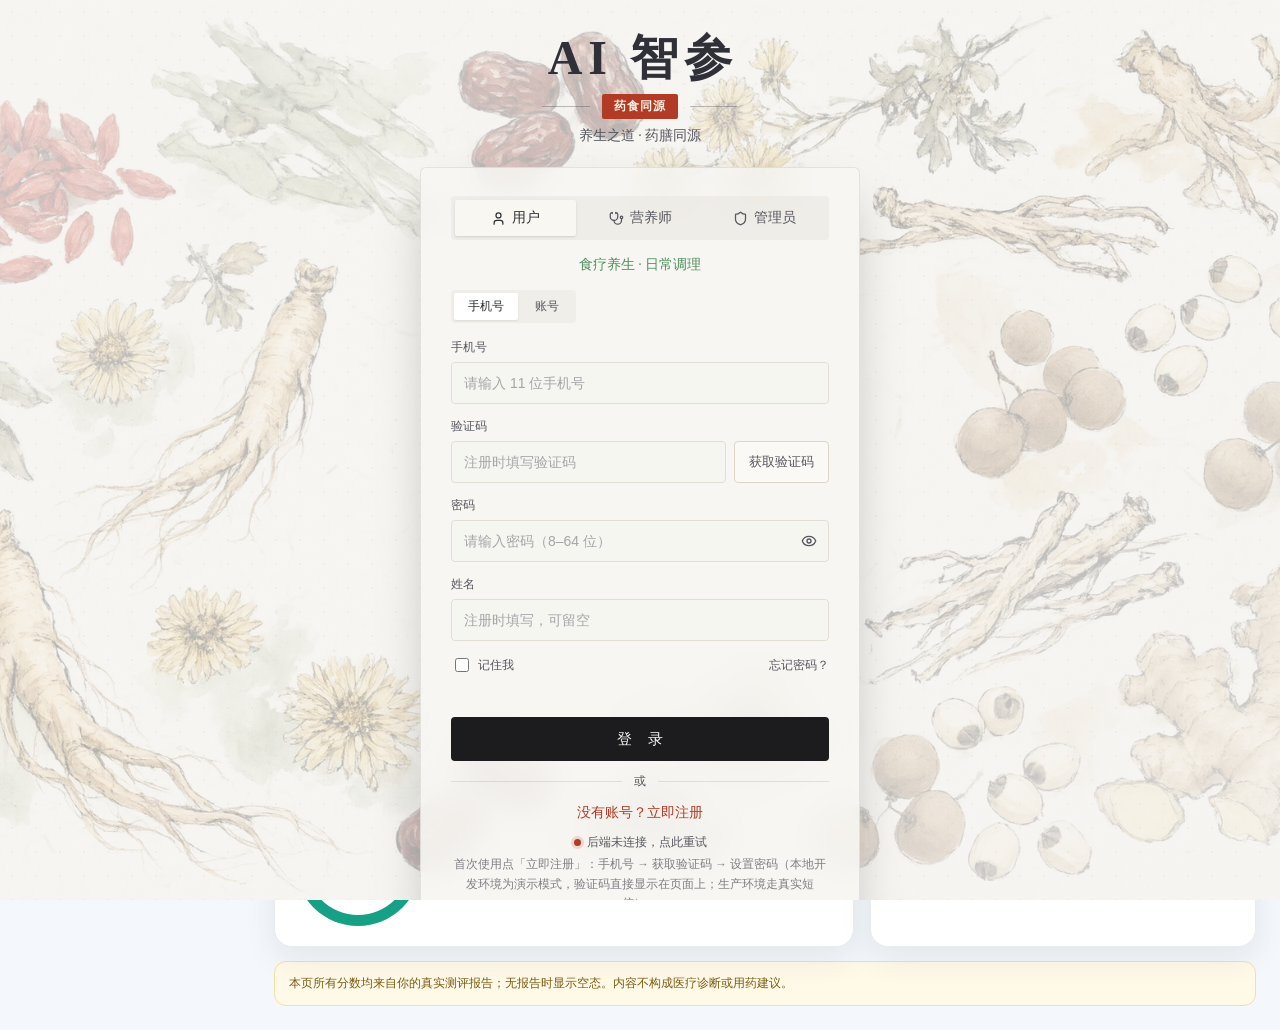
==== frontend/index.html @ 1b1faccd "feat(frontend): 十屏可视化界面与统一接口封装 - index.html：首页/测评/食养/健康档案/场景/数据/营养师工作台/智能体中心等 - assets/api.js：唯一接口入口" ====
<!DOCTYPE html>
<html lang="zh-CN" data-page-node-id="Ks81D0kWd8JG1JVCBbBGVD">
<head data-page-node-id="I7YFZCUlsuey3xTDfGb1kf">
<meta charset="UTF-8" data-page-node-id="Vh1XhOGK9oFQ3YJGloMGOh" />
<meta name="viewport" content="width=device-width, initial-scale=1.0" data-page-node-id="BDwxeUtofUmwhKE4DRlYXc" />
<title>AI智参（药食同源）平台</title>
<link rel="stylesheet" href="assets/style.css" data-page-node-id="NG34rfL3io066VScjlUuG1" />
</head>
<body data-page-node-id="8YEQsMQIyLBbE3AnvWzHvc">
<div class="app" data-page-node-id="BILszQCIks8djkG86WdxCH">
  <!-- ============ 侧边栏 ============ -->
  <aside class="sidebar" data-page-node-id="CbG5hHCcR5bGvSReN28l1D">
    <div class="logo" data-page-node-id="rOwYuU3W6mAZSHGXJV99TE">
      <div class="logo-mark" data-page-node-id="W7GS4NoJpbHqvD0m6LTb0C">智</div>
      <div data-page-node-id="QC4VL6r0cQhJEsHPIrJtdo"><b data-page-node-id="35fgLGmHQXP49GTBVbQDDA">AI智参</b><small data-page-node-id="BZCmGik4fr00rZrUEZE73g">药食同源智能健康平台</small></div>
    </div>

    <div class="nav-title" data-page-node-id="dUqtI4BFxGRXUjYA26a5E8">用户端</div>
    <nav class="nav" data-page-node-id="IoBvM2YEaEwJsIu7DxjIpn">
      <a class="active" data-screen="home" data-page-node-id="WNX7GWnB36qxsTwXt739vW"><span class="ico" data-page-node-id="duAsDkWyvQJSiDQnEe143m">⌂</span><span data-page-node-id="pN8VjBCT0tOPKO8heAX5Dq">健康首页</span></a>
      <a data-screen="assessment" data-page-node-id="xuVkeHXW8NAVlMWEXNr7zG"><span class="ico" data-page-node-id="McFjTTDIFAoBT8RCh5BmcI">◎</span><span data-page-node-id="GtTba3kooWUeIsDBTLADub">健康风险测评</span></a>
      <a data-screen="nutrition" data-page-node-id="Sih4xkaZbqVIPZ7ltSUA5s"><span class="ico" data-page-node-id="UruOPRmjaEHPimmpCwzwpl">✦</span><span data-page-node-id="DSFKmpYcF6YYJqypdhQ2lC">营养师智能体</span></a>
      <a data-screen="diet" data-page-node-id="oMOHiBR95h0dqTg8lisz68"><span class="ico" data-page-node-id="z7WtFaT1E3TbntgguckFCf">◫</span><span data-page-node-id="jGCHFmBsgHsDUVzcMXVs2r">食养食疗计划</span></a>
      <a data-screen="scenes" data-page-node-id="lnKaw7mVI1ut8ORLV33mir"><span class="ico" data-page-node-id="WUhDjMhBHspPtKFFfAmFti">◇</span><span data-page-node-id="Y2aDgSQ6H9Dql6JoAg030L">五大健康场景</span></a>
      <a data-screen="data" data-page-node-id="EjonV74uuRTSoIOSwaGBMg"><span class="ico" data-page-node-id="XzIgCtfFd0Sg7W8r4sxHLC">▥</span><span data-page-node-id="7NM7oApg9wNuoSngEAY7Tf">个人数据分析</span></a>
    </nav>

    <div class="nav-title" id="navProTitle" data-page-node-id="4ViU6eeYhgkIDpo88GS5Yq" style="display:none">专业端 / 管理端</div>
    <nav class="nav" id="navPro" data-page-node-id="S6HhePsoz0wJt1mPVvDG8l">
      <a data-screen="dietitian" id="navDietitian" style="display:none" data-page-node-id="e4H5GVLZO3bef0y8IUMPh5"><span class="ico" data-page-node-id="MGoraZv4osVhNSgkurM8Kh">♙</span><span data-page-node-id="QCFGDOTqZykG9CHX60quxl">营养师工作台</span></a>
      <a data-screen="analytics" id="navAnalytics" style="display:none" data-page-node-id="xvfYXobfWQIqkGzVnXhiOJ"><span class="ico" data-page-node-id="zHzBNQTkPEAs622npplBfw">⌁</span><span data-page-node-id="UKCnnQeCPavBFigg7M0jmR">Text2SQL智能分析</span></a>
      <a data-screen="admin" id="navAdmin" style="display:none" data-page-node-id="aCDwCJdvopLxtf7YeJLLQO"><span class="ico" data-page-node-id="NZucjgYcqZfj217WBzCPIi">▦</span><span data-page-node-id="oLHLcFIVeMSdxDyNcN2Wop">运营可视化大屏</span></a>
      <a data-screen="agents" data-page-node-id="5Tq3H6JR182VtBKo1wiAqx"><span class="ico" data-page-node-id="Hd5mvG0XnNFKfjzZKjajeo">⚙</span><span data-page-node-id="DwKXAPpGU3fSpie0LOH0Xz">智能体中心</span></a>
    </nav>

    <div class="side-foot" data-page-node-id="H7XsuAj8VSCFp5AMYuNVjT">
      <div style="font-size:11px;color:#8fa4b3;margin-bottom:8px" data-page-node-id="gklO0ZHdtxzwq5qWAHdN1I">
        <span class="conn-dot" id="connDot" data-page-node-id="Fhp9PkowUNP2WMky47BKGT"></span><span id="connText" data-page-node-id="WdOYjzA56AMJ5oVgzQCtf7">未检测后端</span>
      </div>
      <button class="btn" onclick="openProfile()" style="margin-bottom:8px" data-page-node-id="pfOpenBtn">🩺 健康档案</button>
      <button class="btn" id="btnApiSettings" onclick="openSettings()" data-page-node-id="hgFcxjh3TeqWNVezYIugIn">⚙ 接口设置</button>
    </div>
  </aside>

  <main class="main" data-page-node-id="lJZ449U3CGPVMtguQGyrnR">
    <!-- ============ 顶栏 ============ -->
    <header class="topbar" data-page-node-id="JF357FC71Lfxa9RF7qVdxw">
      <div data-page-node-id="2PCey1UIwCEeU2bHFTpAuC">
        <div class="page-title" id="pageTitle" data-page-node-id="cACHT5nH9kzDIGJof5fiMa">健康首页</div>
        <div style="font-size:11px;color:var(--muted);margin-top:3px" data-page-node-id="uzV4M6AV4iolGPMDpEkLV3">AI智参 · 智能食养健康服务</div>
      </div>
      <div class="top-actions" data-page-node-id="XZOs1K4AUP7IARxd3Jo9hV">
        <div class="role-badge" id="roleBadge" data-page-node-id="Yp5CkwxqyXQaRas9MjGM4y">访客</div>
        <button class="btn" onclick="openNotices()" data-page-node-id="enrtLm38fBrNdINxZXb5uA">🔔<span id="noticeDot" style="display:none;margin-left:5px"></span></button>
        <span id="authArea"></span>
      </div>
    </header>

    <div class="content" data-page-node-id="HBduI0P0hp0NlEkZvMWp9t">

      <!-- ============ 1. 健康首页 ============ -->
      <section class="screen active" id="home" data-page-node-id="28VRkHZH1cPEaKUmIL9JEC">
        <div class="hero" data-page-node-id="aesoJl4EVoKuiA8DI2FBMJ">
          <div class="card hero-main" data-page-node-id="aJclwTH5KdpzTpcW8YrVKa">
            <span class="eyebrow" data-page-node-id="nbuWnOt0xCz8pmIkNyaPSm">● AI健康管家在线</span>
            <h1 id="greeting" data-page-node-id="mG24DYMPKcINk0WjdzyLc9">你好</h1>
            <div class="desc" data-page-node-id="iUKJ5NILMQIu9keJJDv2qM">结合您的健康档案、体质测评、营养测评与近期打卡数据，为您持续生成个性化食养建议与风险提醒。</div>
            <div class="hero-actions" data-page-node-id="kGWC3njBwhAJe4YHN8Xy8r">
              <button class="btn primary" onclick="go('assessment')" data-page-node-id="sGD4voAfbIPnu0bll8jYgJ">开始健康风险测评</button>
              <button class="btn" onclick="go('nutrition')" data-page-node-id="FMGBQgweplGXI89Sq2TuzI">咨询AI营养师</button>
              <button class="btn" onclick="go('diet')" data-page-node-id="2tIg3hGBW9tq4qMSNsvXBM">查看本周食养计划</button>
            </div>
          </div>
          <div class="card digital-human" data-page-node-id="xMLnq3NQeoOp3ipGYyvA7B">
            <div class="dh-portrait" data-page-node-id="ZtZJEJmODQuuRDck7rKVU1"><div class="dh-face" data-page-node-id="amrBa6QnMGnEOfT72udeGU"><i class="eye l" data-page-node-id="DGXWQlZ9eJmHATMp8a3DTB"></i><i class="eye r" data-page-node-id="ySBfBZGwFcykyHUjHabjH2"></i><i class="mouth" data-page-node-id="4RNCzOzGQiXMEgszOHJxot"></i></div></div>
            <div data-page-node-id="MkCtR4k3QwpgfeRboAUrDh">
              <span class="badge green" data-page-node-id="QtDulD0e9NwPxjN4GKuDDN">数字人助手 · 小智</span>
              <h3 style="margin-top:8px" data-page-node-id="SN5Ij0cCwhddvassf5v3pt">“我可以语音陪您做测评，也可以解读健康报告。”</h3>
              <div class="wave" id="homeWave" data-page-node-id="qC9QJa3k05OHo4oNKt1Fy2"><i data-page-node-id="j0zVj8FtAtwGlaRZvWPKD0"></i><i data-page-node-id="0MAFj2RfohUqkw6h5IuDPy"></i><i data-page-node-id="AVDXhb30tqy5hwnVILT0P5"></i><i data-page-node-id="dAsO1aGESOIzUi2CSjyG14"></i><i data-page-node-id="Le2n1pXDWpSDADfaernilo"></i></div>
              <button class="btn primary" onclick="openDigitalHuman()" data-page-node-id="40UJA1TD57ShkKQ07oyA1B">🎙 开始语音对话</button>
            </div>
          </div>
        </div>

        <div class="grid4" data-page-node-id="TMibflAesy5d22nxk2CPw4">
          <div class="card kpi" data-page-node-id="9QyN8vol0TghMNrwGjAUKM"><span class="badge" data-page-node-id="k32X3nRaO5PX4wir1mQCa5">健康综合指数</span><div class="num" id="kpiIndex" data-page-node-id="Rj7IdiQ2bk5E0I8MvjDrpf">—</div><div class="trend" id="kpiIndexSub" data-page-node-id="mecVfGvRAdq3ijK9TojOhe">—</div></div>
          <div class="card kpi" data-page-node-id="Hdtcq4Y782R1pifueCnijA"><span class="badge" data-page-node-id="i9qBeHmplFEiy1dukh6VV7">本周打卡</span><div class="num" id="kpiCheckin" data-page-node-id="mysDVgAb18UFrBaCdX1ONc">—</div><div class="trend" id="kpiCheckinSub" data-page-node-id="eEI3euntYHC8DIbCQT4GwY">—</div></div>
          <div class="card kpi" data-page-node-id="Pf8wAnvvOiDvSsdVLEhspe"><span class="badge" data-page-node-id="57UPs33axFFighSFG6p9OD">待关注风险</span><div class="num" id="kpiRisk" data-page-node-id="AQkzgldCwHoGttkmJFo1Md">—</div><div style="font-size:12px;color:var(--orange)" id="kpiRiskSub" data-page-node-id="23gOwzSAv0XbfePUR8Wdil">—</div></div>
          <div class="card kpi" data-page-node-id="qWcLtfo6Mzsyv8lG9Sawg0"><span class="badge" data-page-node-id="oPZZ9GbguAo29tI0yl9Uk3">食养计划</span><div class="num" id="kpiPlan" data-page-node-id="3gzh91vOQ6CtDIZTFS9uvN">—</div><div class="trend" id="kpiPlanSub" data-page-node-id="aaXUVAIJzFbgxXBd3zDJO6">—</div></div>
        </div>

        <div class="section-head" data-page-node-id="FPDEthDdczZ1xpN4GyktlT"><h2 data-page-node-id="Me4CL9CMfdKDezcDYiBGAF">核心服务</h2><span class="desc" data-page-node-id="7ZHigpvCr0gdOxX00U86uj">围绕“测评 → 方案 → 执行 → 复查 → 再评估”闭环</span></div>
        <div class="grid4" data-page-node-id="WwbPSy78befC2eiNBHwW6S">
          <div class="card quick" onclick="go('assessment')" data-page-node-id="GIM92BAomLFLvW57abNFa9"><div class="qicon" data-page-node-id="CLzMtxuw0yCi2GfmRhyg6n">🩺</div><h3 data-page-node-id="rzIOfkCnnakkw4QYM6KOYo">健康风险测评</h3><p data-page-node-id="5b960JpbMJk6CXiiP9Oj0y">舌象、营养问卷、慢病指标、OCR体检报告联合评估。</p></div>
          <div class="card quick" onclick="go('nutrition')" data-page-node-id="lnqF2BpA1jqSVZ3dlZ0woh"><div class="qicon" data-page-node-id="hpvrYPYIE56FkkDG6OBCWX">💬</div><h3 data-page-node-id="Dk3beDhpRgBN66Q0RARI0v">营养师智能体</h3><p data-page-node-id="yaBc1MA4gAuqT44JyLndtN">结合个人档案回答营养、食材、慢病饮食与药食同源问题。</p></div>
          <div class="card quick" onclick="go('diet')" data-page-node-id="xyccV1MVGMTVO1tBTfqVgH"><div class="qicon" data-page-node-id="k7JwGV9Op0h95o6bBytE4U">🥗</div><h3 data-page-node-id="uObuxp8ZS8EZAomKr0Dp0D">食养食疗中心</h3><p data-page-node-id="FygMFZVcOqdUMFv7LaJDYe">自动生成周/月计划、每日菜谱、功效说明与采购清单。</p></div>
          <div class="card quick" onclick="go('data')" data-page-node-id="LC08lcblnyJCrcZbJm1frk"><div class="qicon" data-page-node-id="ALVgzC5jreMXIVrNT1LHGK">📊</div><h3 data-page-node-id="GSt7FoygKSeACzFxWYMFkL">个人数据分析</h3><p data-page-node-id="42UNHDyImyUqbsw4lcMYoK">查看测评趋势、营养素摄入、打卡记录与AI解读。</p></div>
        </div>

        <div class="section-head" data-page-node-id="GkJrVBQE4GHPWswSeBmHZG"><h2 data-page-node-id="ImYMKeLjXyoxAMpfL0guYg">今日风险提醒</h2><button class="btn" onclick="go('assessment')" data-page-node-id="dtkOy4ND1rrwtsNDIVLVOM">查看完整报告</button></div>
        <div class="layout" data-page-node-id="LexsR2UuXGoBAUmClca2lh">
          <div class="card panel" data-page-node-id="6jYamwAJFtpRbNmSfa6UH8">
            <div class="health-score" data-page-node-id="f0HBD5AoC0oblXU8jm5InO">
              <div class="ring" data-page-node-id="CkDGHBeqDBaejEvBgJaCHx"><strong id="homeScore" data-page-node-id="Gjar31g5kDQPNrIhjACf8T">—</strong></div>
              <div class="metric-list" id="homeMetrics" data-page-node-id="KnmfB1u6XQDMBdizURWZJF">
                <div class="desc">登录并完成一次测评后，这里显示各维度得分。</div>
              </div>
            </div>
          </div>
          <div class="card panel" data-page-node-id="0PGyXHhrbQfjL4GHFjBQ0g">
            <div class="risk-list" id="homeRisks" data-page-node-id="bpUUIl0UZWde6UhrHEtOQ7">
              <div class="desc">登录并完成一次测评后，这里按最新报告显示待关注维度。</div>
            </div>
          </div>
        </div>
        <div class="note" style="margin-top:14px" data-page-node-id="0tcipOIcabsD4Y64XMvJVr">本页所有分数均来自你的真实测评报告；无报告时显示空态。内容不构成医疗诊断或用药建议。</div>
      </section>

      <!-- ============ 2. 健康风险测评 ============ -->
      <section class="screen" id="assessment">
        <div class="section-head">
          <div><h2>健康风险测评</h2><div class="desc">选模板 → 逐题作答（自动存草稿）→ 提交后由后端评分引擎出报告，分析文本流式生成</div></div>
          <span class="badge green" id="assessBadge">就绪</span>
        </div>

        <div class="card" id="asStepPick">
          <div class="section-head"><h3>① 选择测评模板</h3><span class="desc" id="tplMeta"></span></div>
          <div class="grid4" id="tplList"><div class="desc">加载中…</div></div>
        </div>

        <div class="card" id="asStepQuiz" style="display:none">
          <div class="section-head">
            <div><h3 id="quizTitle">② 作答</h3><div class="desc" id="quizProgress"></div></div>
            <div class="hero-actions">
              <button class="btn" onclick="cancelAssessment()">放弃</button>
              <button class="btn primary" id="btnSubmitAssess" onclick="submitAssessment()">提交并生成报告</button>
            </div>
          </div>
          <div id="questionList"></div>
          <div class="hint" id="quizHint">作答会自动保存草稿；未作答的题目按 0 分计入总分。</div>
        </div>

        <div class="card" id="asStepReport" style="display:none">
          <div class="section-head">
            <div><h3>③ 测评报告</h3><div class="desc" id="reportMeta"></div></div>
            <div class="hero-actions">
              <button class="btn" onclick="reloadReport()">刷新报告</button>
              <button class="btn primary" onclick="startNewAssessment()">再测一次</button>
            </div>
          </div>
          <div class="grid4" id="reportKpi"></div>
          <div class="section-head"><h3>AI 分析</h3><span class="badge" id="genState">待生成</span></div>
          <div class="report-box" id="reportText"><div class="desc">提交后将在此流式生成分析文本。</div></div>
          <div class="section-head"><h3>维度得分</h3></div>
          <div class="risk-list" id="reportSuggestions"><div class="desc">—</div></div>
          <div class="section-head"><h3>引用来源</h3></div>
          <div id="reportRefs"><div class="desc">—</div></div>
          <div class="note" id="reportDisclaimer"></div>
        </div>

        <div class="card">
          <div class="section-head"><h3>我的测评记录</h3><button class="btn" onclick="loadHistory()">刷新</button></div>
          <div class="table-wrap" id="historyBox"><div class="desc">加载中…</div></div>
        </div>
      </section>

      <!-- ============ 3. 营养师智能体 ============ -->
      <section class="screen" id="nutrition" data-page-node-id="kMr3iGfz1UmKBNCLjuHbWK">
        <div class="section-head" data-page-node-id="TABtLQoG8Vo6yDj5foLAVH">
          <div data-page-node-id="mp4DltuCte417NsSscdJ3n"><h2 data-page-node-id="n3aiLHCAtyYH28G9lNWYv5">营养师智能体</h2><div class="desc" data-page-node-id="gJuYlf62oqaRE2PURgIive">结合用户健康档案、膳食指南与药食同源知识库进行个性化咨询</div></div>
          <div data-page-node-id="g5Q1tH5otRfSuBFcIaO2Pd"><span class="badge green" id="chatMode" data-page-node-id="PEccTieRHt1OanyIhiA43c">AI咨询</span> <span class="badge" data-page-node-id="dlME3LCfZRa0lUtWeEdwCo">可切人工营养师</span></div>
        </div>
        <div class="chat-layout" data-page-node-id="egtW78wt9AmRVpH75N7HxS">
          <div class="contacts" data-page-node-id="rqehBhhM9AdSZkL9YSEUD2">
            <div class="box-head" data-page-node-id="fop4rlLtvMvJc1wDkAeGVP">咨询记录<button class="btn" style="padding:4px 8px;font-size:12px" onclick="openBindDtn()">绑定营养师</button></div>
            <div class="contact active" data-page-node-id="5Ccr3jalbtsTA2LGuvSoB8"><div class="avatar-mini" data-page-node-id="WvTv0RHa7h59hs7MxGGpVd">AI</div><div data-page-node-id="uTIGK9TSV6tWnLr25k8Mau"><b data-page-node-id="Clf39kgdooWfbdJ8MYXrLO">AI营养师</b><div class="desc" data-page-node-id="kW7qt797QjgMtOlZSNhAdH">当前会话</div></div></div>
            <div id="contactList"></div>
          </div>

          <div class="chat" data-page-node-id="Ifn6gpRLlKv6Gz5D7I98e6">
            <div class="box-head" style="display:flex;justify-content:space-between;align-items:center" data-page-node-id="JelmXpY7Nca9ghwGRgdlZv">
              <span data-page-node-id="fIT5NOazEkQ8bzWu3ZM1CV">AI智能咨询<span id="chatSessionTag" class="hint" style="margin-left:8px"></span></span>
              <span>
                <button class="btn" onclick="newChatSession()" data-page-node-id="chatNewBtn">新会话</button>
                <button class="btn" onclick="toast('已切换至人工营养师咨询模式（原型示意）')" data-page-node-id="x2HZzxDACrf7XWhFcK6AyC">切换人工咨询</button>
              </span>
            </div>
            <div class="bubble-wrap" id="chatBox" data-page-node-id="H6V3z4S8WVMyM74ngl1KMx">
              <div class="bubble ai" data-page-node-id="oSdE7d8rD4WmLFnXuHOB9n"><b>AI营养师：</b><br>您好，我是营养师智能体。可以问我食材营养、膳食搭配、慢病饮食与药食同源调理方向的问题。<br><span class="desc">回答基于知识库检索生成，会自动标注引用来源；涉及诊断或用药的问题会明确拒答。</span></div>
            </div>
            <div class="chat-input" data-page-node-id="AGB7OQ2T5ygheLLTbCi7U8">
              <button class="btn" onclick="toast('可上传菜品/病历图片（原型示意）')" data-page-node-id="xase8EWC7cbLDiXDwpUTtX">＋</button>
              <button class="btn" onclick="openDigitalHuman()" data-page-node-id="Y9kEPPLL20GeTYcfKjVHJp">🎙</button>
              <input id="chatInput" placeholder="输入营养、食材、食疗问题..." data-page-node-id="uxWunsfwmHTSS57Gpp5Qj0" />
              <button class="btn primary" id="btnSend" onclick="sendChat()" data-page-node-id="tXBGzMMgB6gfxZfqmVLKwG">发送</button>
            </div>
          </div>

          <div class="advisor" data-page-node-id="cei398M2igLqxQHRdxH5Ki">
            <div class="box-head" data-page-node-id="XejBHHX53qmbcK1nkVJiJq">当前健康上下文</div>
            <div class="body" data-page-node-id="QGHS0EVzBa7vrROdrAmVjj">
              <div class="context-card" data-page-node-id="Dp6onHLhf3FpMpZXPga37F"><b data-page-node-id="Sk2kHJod3yP7R9OX0g6jkZ">体质测评</b><br data-page-node-id="zWFivrBuCWfQ993vONeVaX"><span id="ctxConstitution">—</span></div>
              <div class="context-card" data-page-node-id="tb2eKOrQ3ahB9Iq0iXYDFm"><b data-page-node-id="UVG8Gk9E7goDx7ffMTwpNB">重点风险</b><br data-page-node-id="cVH5BhQPLXGx6Vqk9kbp49"><span id="ctxRisks">—</span></div>
              <div class="context-card" data-page-node-id="IlDUKNz4ZV0G5d7jetEmhd"><b data-page-node-id="r4dLfE44txR1deNysi0Q8k">过敏 / 忌口</b><br data-page-node-id="UwZzGgKH1GlwDDr7AwM0Iw"><span id="ctxAllergy">未填写（完成健康风险测评后自动写入）</span></div>
              <div class="context-card" data-page-node-id="ctxBodyCard"><b>身体数据</b><br><span id="ctxBody">—</span></div>
              <div class="context-card" data-page-node-id="EHUcJJnFapn1DEaC1HcQnz"><b data-page-node-id="Ebh0teTqAEsjHVDY5D4IBi">知识库</b><br data-page-node-id="10CSLEtv6uPxPhgLQnKAhE"><span id="ctxKb" data-page-node-id="0nRbwFjtkqBXhUBD1hO0bC">collection: nrs2002_v1</span></div>
              <div class="suggestion" data-page-node-id="gUqXxCdcGRnr6IUTLwHFlS"><b data-page-node-id="C3Z3jr8xI5SsmU2lNqEzlC">AI建议方向</b><br><span id="ctxSuggest">—</span></div>
              <button class="btn primary" style="width:100%;margin-top:12px" onclick="genPlanFromChat()" data-page-node-id="sdiCYAYsKFOzBDNIHDtJSh">基于本次咨询生成食养计划</button>
            </div>
          </div>
        </div>
        <div class="note" id="chatNote" style="margin-top:14px" data-page-node-id="oAPr3cHKxmnUytQALJCOmp">营养师智能体用于营养与食养辅助，不提供医疗诊断、处方或用药建议；相关问题应由执业医师处理。</div>
      </section>

      <!-- ============ 4. 食养食疗计划 ============ -->
      <section class="screen" id="diet" data-page-node-id="MBTCD33k1LtMtXZiG1pKR3">
  <div class="section-head">
    <div>
      <h1>食养食疗计划</h1>
      <div class="desc">健康档案 + 体质测评 + 营养测评 + 慢病 + 过敏忌口 + 季节时令</div>
    </div>
    <div style="display:flex;gap:8px;flex-wrap:wrap">
      <button class="btn" id="btnDietWeek" onclick="switchDietPeriod('week')">周计划</button>
      <button class="btn" id="btnDietMonth" onclick="switchDietPeriod('month')">月计划</button>
      <button class="btn primary" onclick="generatePlan()">生成计划</button>
    </div>
  </div>

  <div class="grid4">
    <div class="card">
      <div class="desc">本周执行率</div>
      <div class="num" id="dietRate">—</div>
      <div class="desc" id="dietRateSub">分母固定 7 天</div>
    </div>
    <div class="card">
      <div class="desc">本周已打卡</div>
      <div class="num" id="dietChecked">—</div>
      <div class="desc">计划 / 用餐 / 运动 / 体重</div>
    </div>
    <div class="card">
      <div class="desc">连续打卡</div>
      <div class="num" id="dietStreak">—</div>
      <div class="desc">天</div>
    </div>
    <div class="card">
      <div class="desc">今日状态</div>
      <div class="num" id="dietToday">—</div>
      <div class="desc"><button class="btn" onclick="checkinToday()">今日打卡</button></div>
    </div>
  </div>

  <div class="card" style="margin-top:14px">
    <div style="display:flex;justify-content:space-between;align-items:center;gap:8px">
      <h3 id="planTitle">食养计划</h3>
      <span class="badge" id="planState">未生成</span>
    </div>
    <div class="desc" id="planMeta">加载中…</div>
    <div class="note" id="planSummary" style="white-space:pre-wrap;margin-top:10px">—</div>
    <div class="desc" id="planDisclaimer" style="margin-top:8px"></div>
  </div>

  <div class="card" style="margin-top:14px">
    <div style="display:flex;justify-content:space-between;align-items:center;gap:8px">
      <h3>每日食谱</h3>
      <button class="btn" onclick="loadShoppingList()">生成采购清单</button>
    </div>
    <div id="planDays" class="desc" style="margin-top:8px">暂无计划，点击右上角「生成计划」创建。</div>
  </div>

  <div class="card" style="margin-top:14px">
    <h3>采购清单</h3>
    <div id="shoppingList" class="desc" style="margin-top:8px">按食材聚合去重并自动剔除忌口；需先有食养计划。</div>
  </div>
</section>

      <!-- ============ 5. 五大健康场景 ============ -->
      <section class="screen" id="scenes" data-page-node-id="An8rgrF4DEToasHLeGr7Ie">
  <div class="section-head">
    <div>
      <h1>五大健康业务场景</h1>
      <div class="desc">覆盖家庭、慢病、社交宴请、妇幼与旅行真实生活环境</div>
    </div>
    <button class="btn" onclick="loadScenes()">刷新场景</button>
  </div>

  <div id="sceneGrid" class="grid4" style="grid-template-columns:repeat(auto-fill,minmax(220px,1fr))">
    <div class="card desc">加载中…</div>
  </div>

  <div class="card" style="margin-top:14px">
    <h3 id="sceneDetailTitle">场景详情</h3>
    <div class="desc" id="sceneDetailBody">点击上方任一场景卡片，查看其能力与当前可用状态。留桩能力会明确标注，不会伪装为可用。</div>
    <div style="margin-top:10px"><button class="btn" id="sceneEnterBtn" style="display:none" onclick="enterScene()">进入该场景咨询</button></div>
  </div>
</section>

      <!-- ============ 6. 个人数据分析 ============ -->
      <section class="screen" id="data" data-page-node-id="FIDANXVTJBCHxmjAKcRPRs">
  <div class="section-head">
    <div>
      <h1>个人健康数据分析</h1>
      <div class="desc">测评、打卡、食疗记录统一分析，解读由后端规则计算生成</div>
    </div>
    <button class="btn" onclick="loadDataAnalysis()">刷新分析</button>
  </div>

  <div class="card">
    <h3>健康评分趋势</h3>
    <div class="desc" id="trendMeta">加载中…</div>
    <div class="mini-chart" id="trendChart" style="height:120px;margin-top:10px"></div>
  </div>

  <div class="grid4" style="margin-top:14px">
    <div class="card">
      <div class="desc">维度得分</div>
      <div id="dimBox" style="margin-top:8px">—</div>
    </div>
    <div class="card">
      <div class="desc">待关注风险</div>
      <div id="riskBox" style="margin-top:8px">—</div>
    </div>
  </div>

  <div class="card" style="margin-top:14px">
    <h3>AI 解读</h3>
    <div class="note" id="insightText" style="white-space:pre-wrap;margin-top:8px">—</div>
    <div class="desc" id="insightNote" style="margin-top:6px"></div>
  </div>

  <div class="card" style="margin-top:14px">
    <div style="display:flex;justify-content:space-between;align-items:center">
      <h3>我的测评历史</h3>
      <button class="btn" onclick="loadHistory()">刷新记录</button>
    </div>
    <div id="historyBox" class="desc" style="margin-top:8px">加载中…</div>
  </div>
</section>

      <!-- ============ 7. 营养师工作台 ============ -->
      <section class="screen" id="dietitian" data-page-node-id="NIADALsUVVwMfaNVKCuibn">
        <div class="section-head" data-page-node-id="oV3dpZwFWibTiF7H82fcGJ">
          <div data-page-node-id="GNfgrstPYLSY9OFRcrQGyA"><h2 data-page-node-id="VAfi8VVPfFk2mUiafdDBwk">营养师专业工作台</h2><div class="desc" data-page-node-id="TbRtTLg5Oz3Pebmsc3vPAI">客户管理 · 测评报告 · 咨询接待 · AI辅助建议 · 客户统计</div></div>
          <span class="badge" data-page-node-id="CFrOxrWDpuWofPyVfh8zzM">仅展示本人管辖客户</span>
        </div>
        <div class="grid4" data-page-node-id="Vx7FFKZfGWV4N8seC3JgMW">
          <div class="card kpi" data-page-node-id="tAZlAwucg13TUOuARPtw19"><span class="badge" data-page-node-id="VmJKpJVZYxU3FzQ9AcGl1g">管辖客户</span><div class="num" id="dtCustomers" data-page-node-id="yV1Ic5bEimY7z13ELmjauj">—</div></div>
          <div class="card kpi" data-page-node-id="zRth3e8TF7yxmUfG0a622m"><span class="badge" data-page-node-id="kRlTChPtT1jiVIy7XupPGt">高风险待跟进</span><div class="num" id="dtHighRisk" data-page-node-id="JwaG5YoEAhW5GL7bm4IJwY">—</div></div>
          <div class="card kpi" data-page-node-id="0BK6DFesz71FSo1RDDh5gq"><span class="badge" data-page-node-id="AbaI0TJDPSGJWvuHpDNH7v">今日咨询</span><div class="num" id="dtToday" data-page-node-id="emPFWoxe5gxMnATwe4PUCv">—</div></div>
          <div class="card kpi" data-page-node-id="gnJstFHzZP2EWWP8Da9Y5b"><span class="badge" data-page-node-id="Jrx8fgHmK96V8Il63oE7qZ">满意度</span><div class="num" id="dtSatisfaction" data-page-node-id="oFAK08NRbHdMzJXoqCbE39">—</div></div>
        </div>
        <div class="section-head" data-page-node-id="dtLicHead">
          <h2>我的资质与服务</h2>
          <div>
            <button class="btn" onclick="openLicenseForm()" data-page-node-id="dtLicBtn">提交 / 修改资质</button>
            <button class="btn primary" onclick="genInviteCode()" data-page-node-id="dtInviteBtn">生成邀请码</button>
          </div>
        </div>
        <div class="card" data-page-node-id="dtLicCard">
          <div id="dtLicenseBody" class="desc">加载中…</div>
        </div>

        <div class="section-head" data-page-node-id="01O3pFiJTHUspUPZ6T8Xjb">
          <h2 data-page-node-id="TStobVoDOkoGlEFYCtmxhT">重点客户</h2>
          <div data-page-node-id="ouE9SEKFqPXUQLqocYML9n">
            <button class="btn" onclick="exportCustomers('csv')" data-page-node-id="inW6FQ1meHuTnAoqRaYGv3">导出客户报表</button>
            <button class="btn primary" onclick="loadClients()" data-page-node-id="yMSAWIdJcF3Mag0Gjj52Ym">刷新数据</button>
          </div>
        </div>
        <div class="pf-chips" id="dtFilter" style="margin-bottom:10px" data-page-node-id="dtFilter">
          <button class="pf-chip active" data-level="" onclick="loadClients('')">全部客户</button>
          <button class="pf-chip" data-level="needs_improvement" onclick="loadClients('needs_improvement')">待改善</button>
          <button class="pf-chip" data-level="good" onclick="loadClients('good')">良好</button>
          <button class="pf-chip" data-level="excellent" onclick="loadClients('excellent')">优秀</button>
        </div>
        <div class="card table-wrap" data-page-node-id="i839GzXNwCFXF1dSHMXGuV">
          <table class="table" data-page-node-id="5fILyCJcUl4aVPDFFD0djs">
            <thead data-page-node-id="UgX8QojiKXEBBrOX0Uf9SW"><tr data-page-node-id="iogQ1CGGHW8FOufT2TlfSu"><th data-page-node-id="knY2RTTWNuNJQS1F42KuPn">客户</th><th data-page-node-id="haQnVliE9RxtS97wTBvUP2">标签</th><th data-page-node-id="0VYWSfcE2I6jig0AukdhnH">最新测评</th><th data-page-node-id="G8G1iC16iOXEyM8WkVKH27">风险</th><th data-page-node-id="mjPJA3HuTjK3jKczP1RApr">食养执行率</th><th data-page-node-id="pjHnPKbR6vR5bQzD74ajTU">最近咨询</th><th data-page-node-id="XH9Ax6FNR2EGyNuZfe3kqv">操作</th></tr></thead>
            <tbody id="clientBody" data-page-node-id="rjN1keh5dJSCzMwIVUZt1C">
              <tr><td colspan="7" class="desc">登录为营养师账号后将显示管辖客户；点「刷新数据」重新加载。</td></tr>
            </tbody>
          </table>
        </div>
      
        <div class="section-head" data-page-node-id="dtTplHead">
          <h2>我的测评模板</h2>
          <div>
            <button class="btn" onclick="loadMyTemplates()" data-page-node-id="dtTplRefresh">刷新</button>
            <button class="btn primary" onclick="openTemplateForm()" data-page-node-id="dtTplNew">新建模板</button>
          </div>
        </div>
        <div class="card table-wrap" data-page-node-id="dtTplCard">
          <table class="table" data-page-node-id="dtTplTable">
            <thead><tr><th>编码</th><th>名称</th><th>类型</th><th>版本</th><th>状态</th><th>更新时间</th><th>操作</th></tr></thead>
            <tbody id="tplMineBody" data-page-node-id="tplMineBody">
              <tr><td colspan="7" class="desc">登录为营养师账号后可创建与维护模板；提交审核通过后将出现在用户端测评列表。</td></tr>
            </tbody>
          </table>
        </div>
</section>

      <!-- ============ 8. Text2SQL 智能分析 ============ -->
      <section class="screen" id="analytics" data-page-node-id="3ycHTBi4HzaYKQ5Ew24VHq">
        <div class="section-head" data-page-node-id="7ITR6s1N4x5NNVdHe7KElT">
          <div data-page-node-id="TnEqwyY8KDmMwNCAdz4Rpk"><h2 data-page-node-id="bok4rsQsNexYm94kVsFaOs">数据分析智能体 · Text2SQL</h2><div class="desc" data-page-node-id="7Fci2EH3D3GP29QGQCHdBD">自然语言查询 → 权限过滤 → 安全SELECT → 数据集 → AI图表 → 业务解读</div></div>
          <span class="badge green" data-page-node-id="QM6tIzIv5UNeulEKbX6CYH">行级权限已启用</span>
        </div>
        <div class="text2sql" data-page-node-id="RIMaCOe5STEdMU3QpXJRN9">
          <div class="card query-list" data-page-node-id="kiOGD7sinOAj5qA899dGX8">
            <h3 data-page-node-id="VSQEAsUX1keXtBtlSK24ti">历史提问</h3>
            <div class="query-item active" onclick="pickQuery(this)" data-page-node-id="odkskT22RgDDXtKWtGfbZv">统计我管理客户中糖尿病用户测评等级分布</div>
            <div class="query-item" onclick="pickQuery(this)" data-page-node-id="ONbkJyKA5yZOH56EVusd3q">近30天高风险客户打卡完成率</div>
            <div class="query-item" onclick="pickQuery(this)" data-page-node-id="M7DIfWYhr47tXjrozjHHEY">本月咨询满意度趋势</div>
            <div class="query-item" onclick="pickQuery(this)" data-page-node-id="IxB9Q0CADLJWndqkVMGkum">各测评模板使用次数</div>
            <div class="query-item" onclick="pickQuery(this)" data-page-node-id="KiYnxJvMXsG5BCo02XZWNE">近一周新增用户数按天统计</div>
            <div class="query-item" onclick="pickQuery(this)" data-page-node-id="7Dsh78L9fYXUSxZmJ7oi6g">营养风险评分大于等于3分的用户数</div>
          </div>

          <div class="card query-main" data-page-node-id="yYQUvTwASp2D85zwvE2DsL">
            <div class="query-box" data-page-node-id="mGvSQ5c8UExVQetJRpvdR5">
              <input id="queryInput" value="统计我管理客户中糖尿病用户测评等级分布" data-page-node-id="euJS8DTXjvFbGJnx74D8zD" />
              <button class="btn primary" id="btnQuery" onclick="runQuery()" data-page-node-id="SiYXEvo4ORoLlEB0gCUTeN">执行查询</button>
              <button class="btn" onclick="toast('语音输入（原型示意）')" data-page-node-id="UL1deaqCVHazREDCoYyE0C">🎙</button>
            </div>
            <div class="sql" id="sqlBox" data-page-node-id="2RouijquTIA8XcfVgVzaUC">尚未执行查询</div>

            <div class="result3" data-page-node-id="r2K0crDHmiYh1Fw76pYmGb">
              <div class="mini-panel" data-page-node-id="Dn2wCMW0AQwfNCVucUi3vM">
                <h3 data-page-node-id="8uE9tPUnwlPv1fglJPZMbu">原始数据集</h3>
                <div class="table-wrap" id="resultTable" data-page-node-id="dtF29J75W48w9omqwgeVEo">
                  <div class="desc">执行查询后在此显示结果（受角色行级权限约束）。</div>
                </div>
              </div>
              <div class="mini-panel" data-page-node-id="0ULz2RFKwZvMdEVoPvKqRS">
                <h3 data-page-node-id="1mSkI9bF5gXHZnxvVkmihH">图表</h3>
                <div class="mini-chart" id="resultChart" data-page-node-id="wOArrZN0WCFCFVhEGysNrN"></div>
                <div class="desc" id="chartMeta" data-page-node-id="5n4wtvZv3wYZSXCsZBEbhq">暂无数据</div>
              </div>
              <div class="mini-panel" data-page-node-id="Dvfn78uZvNv1bqzAoSu8aq">
                <h3 data-page-node-id="yxUA2fMJBanAADTBjMKXAQ">业务解读</h3>
                <p class="desc" id="resultInsight" data-page-node-id="Yqf1N0P9kBwkzFQh3CFIfn">执行查询后在此显示解读（由后端按固定规则计算，非模型生成）。</p>
              </div>
            </div>

            <div class="hero-actions" data-page-node-id="GPd553pzmXjrIrCXFd6B5A">
              <button class="btn primary" onclick="toast('智能报告已生成，可选择 PDF/Word/Excel/Markdown 导出')" data-page-node-id="IUzxGZCCbJZGCdUchAwuEM">生成智能报告</button>
              <button class="btn" onclick="toast('图表已下载（原型示意）')" data-page-node-id="CcDl8BkDKy7YTSHFSUd48t">下载图表</button>
              <button class="btn" onclick="exportCsv()" data-page-node-id="vRIKXccdVyfe0i9KHeJU1C">导出Excel(CSV)</button>
            </div>
            <div id="queryErr" data-page-node-id="Lob52JJxZwkfW2fXNGrg9z"></div>
          </div>
        </div>
      </section>

      <!-- ============ 9. 运营可视化大屏 ============ -->
      <section class="screen" id="admin" data-page-node-id="eStPaAo2KI4Mg82BLmhCih">
  <div class="section-head">
    <div>
      <h1>管理员 · 运营数据大屏</h1>
      <div class="desc">数据来自后端实时统计（/admin/dashboard/ops），无权限时如实提示</div>
    </div>
    <button class="btn" onclick="loadOps()">刷新数据</button>
  </div>

  <div class="grid4">
    <div class="card">
      <div class="desc">注册用户</div>
      <div class="num" id="opsUsers">—</div>
      <div class="desc" id="opsNewUsers">—</div>
    </div>
    <div class="card">
      <div class="desc">测评数</div>
      <div class="num" id="opsAssess">—</div>
      <div class="desc" id="opsAssessDone">—</div>
    </div>
    <div class="card">
      <div class="desc">报告数</div>
      <div class="num" id="opsReports">—</div>
      <div class="desc">平均分 <span id="opsAvg">—</span></div>
    </div>
    <div class="card">
      <div class="desc">智能咨询消息</div>
      <div class="num" id="opsChat">—</div>
      <div class="desc">知识库文档 <span id="opsDocs">—</span></div>
    </div>
  </div>

  <div class="card" style="margin-top:14px">
    <h3>近 7 日测评趋势</h3>
    <div class="mini-chart" id="opsTrend" style="height:120px;margin-top:10px"></div>
    <div class="desc" id="opsTrendMeta" style="margin-top:6px">—</div>
  </div>

  <div class="card" style="margin-top:14px">
    <h3>测评等级分布</h3>
    <div id="opsLevels" class="desc" style="margin-top:8px">—</div>
  </div>

  <div class="desc" id="opsNote" style="margin-top:10px"></div>
</section>

      <!-- ============ 10. 智能体中心 ============ -->
      <section class="screen" id="agents" data-page-node-id="vFto0dYzgwQC7sDKE6C3iZ">
        <div class="section-head" data-page-node-id="v1fwqxw1l56t7jtF40l54G">
          <div data-page-node-id="oHVbakCCiDrRHezAcemMTX"><h2 data-page-node-id="XNVfuBpiT3dTWnWNOGkT4y">智能体中心</h2><div class="desc" data-page-node-id="vuPlTPDERLdw9DZVv48UJq">大模型底座 + 主智能体调度 + 6 大子智能体 + 垂直小模型 + RAG知识库 + OCR + Text2SQL</div></div>
          <button class="btn" onclick="toast('已打开智能体运行监控（原型示意）')" data-page-node-id="ZxJKkqXPuyWX7chCNg3j02">智能体运行监控</button>
        </div>

        <!-- 主智能体：调度中枢 -->
        <div class="card panel" id="agentsPrimary" style="margin-bottom:14px">
          <div class="section-head">
            <div><h2>智参主智能体</h2><div class="desc">调度中枢 · 识别需求意图 → 规划链路 → 分派子智能体 → 汇总结果</div></div>
            <span class="badge green">运行中</span>
          </div>
          <div id="primaryAgentBody" class="desc">加载中…</div>
        </div>

        <!-- 调度演示 -->
        <div class="card panel" id="agentsDispatch" style="margin-bottom:14px">
          <div class="section-head">
            <div><h2>调度演示</h2><div class="desc">输入一句需求，看主智能体如何规划并分派给子智能体</div></div>
          </div>
          <div style="display:flex;gap:8px;margin-top:10px;flex-wrap:wrap">
            <input id="dispatchInput" type="text" placeholder="例如：帮我做一周控糖食谱，顺便看下体检报告"
                   style="flex:1;min-width:220px;padding:9px 11px;border:1px solid rgba(128,128,128,.35);border-radius:8px;background:transparent;color:inherit;font:inherit" />
            <button class="btn primary" onclick="runDispatch()">生成调度方案</button>
          </div>
          <div id="dispatchResult" style="margin-top:12px"></div>
        </div>

        <div class="section-head">
          <div><h2>子智能体</h2><div class="desc">由主智能体按需求调度 · 共 <span id="subAgentCount">—</span></div></div>
        </div>
        <div class="grid3" data-page-node-id="FVEBfxofo0USHznjGe1DEu">
          <div class="card agent-card" data-page-node-id="i9jTJAwcmlk2bxMg8JH7YP"><div class="agent-top" data-page-node-id="LtlppxNPi0xX0SJBuNefBl"><div class="agent-icon" data-page-node-id="ga6b44SEma7Q0Cg9OPNIsr">🩺</div><div data-page-node-id="K2L6EmEaLXGJZ0L24cvsfG"><h3 data-page-node-id="jmNYHgvlETX0IPfxnxbuN6">健康测评智能体</h3><span class="badge green" data-page-node-id="RDj9cxda958RItERojdDNU">运行中</span></div></div><ul data-page-node-id="1dXdvtybkvtxgOJNyM3Mzo"><li data-page-node-id="JOvqvXA2xHh7sAxGF3DICG">舌象体质测评</li><li data-page-node-id="w6nuvFFXQwTqthmJF6tDPG">营养问卷测评</li><li data-page-node-id="scwKWFrGbzgkI2ZEsw4YTb">慢病指标分析</li><li data-page-node-id="HlbFL35747MsnNEIJHDHHB">OCR病历/体检报告解析</li><li data-page-node-id="4DnRIcFNc9OZEgkMX4spjB">健康风险预警</li></ul></div>
          <div class="card agent-card" data-page-node-id="oKeritQtTogBPyCfkxb4Q5"><div class="agent-top" data-page-node-id="d5tbWkFaLmNqPi9YXCyhDm"><div class="agent-icon" data-page-node-id="BrcC5naOtLE7NkbAew5sU7">🥢</div><div data-page-node-id="GeIqp808G7xYTfiKVCCERf"><h3 data-page-node-id="CEQsUIFjWJJOiTrCUMZWUw">智能荐菜智能体</h3><span class="badge green" data-page-node-id="cq6DcPB0Eug5f4lTWimra3">运行中</span></div></div><ul data-page-node-id="VHqW9CRXRb80nfLqfxpxUK"><li data-page-node-id="ZW0k7PONPP5IyExTTHoVv6">体质 / 慢病 / 过敏综合匹配</li><li data-page-node-id="M3eHXAKG2tXbVNgd7DobH5">家庭、宴请、团队菜单生成</li><li data-page-node-id="hhdJagZyVJdqmXHNXFTYi1">预算与人数约束</li></ul></div>
          <div class="card agent-card" data-page-node-id="TzOjgt0dWsd73STO5DYhEA"><div class="agent-top" data-page-node-id="WXag5LaI1Hsk3zadhdEp9j"><div class="agent-icon" data-page-node-id="hygvGHUYJSaF95OBSYl4ta">🌿</div><div data-page-node-id="yUxyXVdQiDRDf0WQvaDlAg"><h3 data-page-node-id="bSxo3AWpNz8RHdt6mYmGcp">食养食疗智能体</h3><span class="badge green" data-page-node-id="MkNYB79xj4Gwg1huxK80Nf">运行中</span></div></div><ul data-page-node-id="COkwk4655G7ep1BHarFBqJ"><li data-page-node-id="lb6GTgK6tkq9ZBQHypp5NF">周期食养食疗计划</li><li data-page-node-id="cI96DlI5pviNHLK2SnLF0i">药食同源知识融合</li><li data-page-node-id="hNrWPd592plPY4DYH2Jz0k">每日菜谱与采购清单</li></ul></div>
          <div class="card agent-card" data-page-node-id="D98KGrMbbzU4UbnHLq2phT"><div class="agent-top" data-page-node-id="TvUxmxIvzfEOVDidV60iMm"><div class="agent-icon" data-page-node-id="gJFyAmICMsLeCxQK5o10ML">🔔</div><div data-page-node-id="7yUolSh6K2QuUmt2YVFerx"><h3 data-page-node-id="iwGcQgpTi9JFMuhyA2AnJs">健康管家智能体</h3><span class="badge green" data-page-node-id="JlqEecng7jb4T2E082U0uS">运行中</span></div></div><ul data-page-node-id="DkzeSAg3b97f9gbZNCXmrz"><li data-page-node-id="aeCWZk1i474aZDDh2j1DuJ">健康风险提醒</li><li data-page-node-id="BCg9tL6MCuuiiOHjFA2tue">用餐 / 打卡提醒</li><li data-page-node-id="bGt5SJvDKuAEKqUOp7cqpF">健康饮品推荐</li></ul></div>
          <div class="card agent-card" data-page-node-id="d1j5vpwcNBKWsKIfG4i1La"><div class="agent-top" data-page-node-id="JaSeDZP8wSQdFbGC69j4KI"><div class="agent-icon" data-page-node-id="tzG5GFECy91vDsgfRJGdlX">💬</div><div data-page-node-id="nYy8gzcT9SxRwSNBWhSVgY"><h3 data-page-node-id="h82ni5esQ7PuTE1DEe3fnj">营养师智能体</h3><span class="badge green" data-page-node-id="qjBHneJW0P9D1J4cEGZWRL">运行中</span></div></div><ul data-page-node-id="v7HNFuIYStGWdVWpqQOFyE"><li data-page-node-id="GbTsXTMOeMwHxigSjujezp">用户营养问答</li><li data-page-node-id="jEDwECj8XmHWA6Jhzp9jSo">读取健康档案上下文</li><li data-page-node-id="uKwHDVYN3bGUuRjwYnhYXi">辅助人工营养师咨询</li><li data-page-node-id="S4yZqapY9oBeH82UEinJTR">引导用户继续测评</li></ul></div>
          <div class="card agent-card" data-page-node-id="e0Gmr0H0PYPVG2gGHNxFEo"><div class="agent-top" data-page-node-id="72lixz87MPL7A2SdIfuJK3"><div class="agent-icon" data-page-node-id="ZNu3S4hBAqRmkGEpG3pejV">📊</div><div data-page-node-id="3ix7j6aiPxlQvoYgig83Gy"><h3 data-page-node-id="zT1buh3s0cQyF0aWWMsZL6">数据分析智能体</h3><span class="badge green" data-page-node-id="eGDD2qkt2Bg5lC8XBz2Ct1">运行中</span></div></div><ul data-page-node-id="NvWgzcpusEWG1Y2KjLHkhF"><li data-page-node-id="NgaH1KEONM1EViYG6IBwZ5">Text2SQL</li><li data-page-node-id="C3VOMNTY0fRvE1PqDvV2rh">角色级行权限过滤</li><li data-page-node-id="BLTp1G6Y67KMhJaTRPLsxN">图表 / AI解读 / 智能报告</li><li data-page-node-id="3uilugcq11lEjlgQSNd6xh">可视化大屏</li></ul></div>
        </div>
      </section>

    </div>
  </main>
</div>

<!-- ============ 独立登录页（依据参考设计复刻：水墨草本背景 + 楷体标题 + 分段式身份切换） ============ -->
<div id="loginPage">
  <div class="lp-stage">
    <img class="lp-photo" src="assets/login-bg-ink.jpg" alt="">
    <div class="lp-tint"></div>
    <div class="lp-paper"></div>
  </div>
  <div class="lp-leaves" id="lpLeaves"></div>

  <div class="lp-main">
    <div class="lp-col">
      <header class="lp-head">
        <h1 class="lp-title">AI 智参</h1>
        <div class="lp-seal-row">
          <span class="lp-hr"></span><span class="lp-seal">药食同源</span><span class="lp-hr"></span>
        </div>
        <p class="lp-slogan">养生之道 · 药膳同源</p>
      </header>

      <section class="lp-card">
        <div class="lp-warn" id="lpFileWarn" style="display:none">
          检测到你是<b>直接双击文件</b>打开的页面（file://），已自动改用本机后端服务。
          <a onclick="location.href='http://127.0.0.1:8019/'">改用推荐地址打开（更稳定）→</a>
        </div>
        <!-- 身份选择（分段式，参考页同款） -->
        <div class="lp-tabs" id="lpRoles">
          <button class="lp-tab lp-role active" data-role="user" onclick="switchLoginRole('user')"><svg viewBox="0 0 24 24" width="15" height="15" fill="none" stroke="currentColor" stroke-width="2" stroke-linecap="round" stroke-linejoin="round"><path d="M19 21v-2a4 4 0 0 0-4-4H9a4 4 0 0 0-4 4v2"/><circle cx="12" cy="7" r="4"/></svg><span>用户</span></button>
          <button class="lp-tab lp-role" data-role="dietitian" onclick="switchLoginRole('dietitian')"><svg viewBox="0 0 24 24" width="15" height="15" fill="none" stroke="currentColor" stroke-width="2" stroke-linecap="round" stroke-linejoin="round"><path d="M11 2v2"/><path d="M5 2v2"/><path d="M5 3H4a2 2 0 0 0-2 2v4a6 6 0 0 0 12 0V5a2 2 0 0 0-2-2h-1"/><path d="M8 15a6 6 0 0 0 12 0v-3"/><circle cx="20" cy="10" r="2"/></svg><span>营养师</span></button>
          <button class="lp-tab lp-role" data-role="admin" onclick="switchLoginRole('admin')"><svg viewBox="0 0 24 24" width="15" height="15" fill="none" stroke="currentColor" stroke-width="2" stroke-linecap="round" stroke-linejoin="round"><path d="M20 13c0 5-3.5 7.5-7.66 8.95a1 1 0 0 1-.67-.01C7.5 20.5 4 18 4 13V6a1 1 0 0 1 1-1c2 0 4.5-1.2 6.24-2.72a1.17 1.17 0 0 1 1.52 0C14.51 3.81 17 5 19 5a1 1 0 0 1 1 1z"/></svg><span>管理员</span></button>
        </div>

        <p class="lp-tag">食疗养生 · 日常调理</p>

        <!-- 登录通道（小号分段控件） -->
        <div class="lp-chans">
          <button class="lp-chan active" id="tabPhone" onclick="switchLoginTab('phone')">手机号</button>
          <button class="lp-chan" id="tabAccount" onclick="switchLoginTab('account')">账号</button>
        </div>

        <!-- 手机号通道：注册=手机号+验证码+密码+姓名；登录=手机号+密码 -->
        <div id="panePhone">
          <div class="lp-field">
            <label>手机号</label>
            <input id="lgPhone" maxlength="11" inputmode="numeric" placeholder="请输入 11 位手机号" />
          </div>
          <div class="lp-field" id="rowCode">
            <label>验证码</label>
            <div class="lp-inline">
              <input id="lgCode" maxlength="6" inputmode="numeric" placeholder="注册时填写验证码" />
              <button class="lp-code-btn" id="btnSendCode" onclick="sendSmsCode()">获取验证码</button>
            </div>
          </div>
          <div class="lp-field">
            <label>密码</label>
            <div class="lp-rel">
              <input id="lgPwd" type="password" placeholder="请输入密码（8–64 位）" />
              <button type="button" class="lp-eye" onclick="togglePwd(this)" aria-label="显示密码"><svg viewBox="0 0 24 24" width="16" height="16" fill="none" stroke="currentColor" stroke-width="2" stroke-linecap="round" stroke-linejoin="round"><path d="M2.06 12.35a1 1 0 0 1 0-.7 10.75 10.75 0 0 1 19.88 0 1 1 0 0 1 0 .7 10.75 10.75 0 0 1-19.88 0"/><circle cx="12" cy="12" r="3"/></svg></button>
            </div>
          </div>
          <div class="lp-field">
            <label>姓名</label>
            <input id="lgName" placeholder="注册时填写，可留空" />
          </div>
        </div>

        <!-- 账号通道（兼容保留）：用户名 + 密码 -->
        <div id="paneAccount" style="display:none">
          <div class="lp-field">
            <label>用户名</label>
            <input id="lgUser" placeholder="请输入用户名" />
          </div>
          <div class="lp-field">
            <label>密码</label>
            <div class="lp-rel">
              <input id="lgPwdA" type="password" placeholder="请输入密码" />
              <button type="button" class="lp-eye" onclick="togglePwd(this)" aria-label="显示密码"><svg viewBox="0 0 24 24" width="16" height="16" fill="none" stroke="currentColor" stroke-width="2" stroke-linecap="round" stroke-linejoin="round"><path d="M2.06 12.35a1 1 0 0 1 0-.7 10.75 10.75 0 0 1 19.88 0 1 1 0 0 1 0 .7 10.75 10.75 0 0 1-19.88 0"/><circle cx="12" cy="12" r="3"/></svg></button>
            </div>
          </div>
        </div>

        <div class="lp-row">
          <label class="lp-check"><input type="checkbox" id="lpRemember" onchange="rememberMe(this)" />记住我</label>
          <a class="lp-forget" onclick="forgotPassword()">忘记密码？</a>
        </div>

        <div id="loginErr" class="lp-err"></div>

        <div class="hero-actions">
          <button class="btn primary" onclick="doLogin()">登 录</button>
          <div class="lp-or"><span></span><em>或</em><span></span></div>
          <button class="btn" onclick="doRegister()">没有账号？立即注册</button>
        </div>

        <div class="lp-link" id="lpLink" onclick="checkHealth()" title="点此重新检测"><i id="lpLinkDot"></i><span id="lpLinkText">正在检测后端…</span></div>

        <p class="hint" id="loginHint">首次使用点「立即注册」：手机号 → 获取验证码 → 设置密码（本地开发环境为演示模式，验证码直接显示在页面上；生产环境走真实短信）。</p>
      </section>

      <p class="lp-foot">药食同源 · 食药两用 · 养生之道</p>
    </div>
  </div>
</div>


<!-- ============ 健康档案（身高/体重/疾病史/饮食偏好） ============ -->
<div class="modal" id="profileModal">
  <div class="modal-card" style="max-width:520px">
    <div class="modal-head">
      <div>
        <h2>健康档案</h2>
        <div class="desc" style="font-size:12px">填写后用于个性化食养建议与检索上下文</div>
      </div>
      <button class="close" onclick="closeProfile()">×</button>
    </div>
    <div style="margin-top:14px">
      <div class="setting-row" style="grid-template-columns:72px 1fr">
        <label>身高</label>
        <div class="lp-inline"><input id="pfHeight" inputmode="numeric" placeholder="cm（50–250）" oninput="calcBmi()" /><span class="pf-unit">cm</span></div>
      </div>
      <div class="setting-row" style="grid-template-columns:72px 1fr">
        <label>体重</label>
        <div class="lp-inline"><input id="pfWeight" inputmode="decimal" placeholder="kg（2–300）" oninput="calcBmi()" /><span class="pf-unit">kg</span></div>
      </div>
      <div class="setting-row" style="grid-template-columns:72px 1fr">
        <label>BMI</label>
        <div style="font-size:13px"><b id="pfBmi">—</b> <span class="hint" id="pfBmiNote" style="margin-left:6px"></span></div>
      </div>
      <div class="setting-row" style="grid-template-columns:72px 1fr;align-items:start">
        <label style="padding-top:4px">疾病史</label>
        <div>
          <div id="pfDiseases" class="pf-chips"></div>
          <input id="pfDiseaseOther" placeholder="其他（选填，可留空）" style="margin-top:8px" />
        </div>
      </div>
      <div class="setting-row" style="grid-template-columns:72px 1fr">
        <label>饮食偏好</label>
        <input id="pfDiet" placeholder="如：素食 / 少油少盐 / 忌辛辣" />
      </div>
      <div id="pfErr" style="color:var(--red);font-size:12px;min-height:18px"></div>
      <div class="hint" id="pfNote">疾病史属敏感个人信息，当前为演示库存储、加密待合规模块接入；过敏与忌口来自测评档案题，如需修改请重新做一次健康风险测评。</div>
      <div class="hero-actions">
        <button class="btn primary" onclick="saveProfile()">保存档案</button>
        <button class="btn" onclick="closeProfile()">取消</button>
      </div>
    </div>
  </div>
</div>


<!-- ============ 营养师：资质申请 ============ -->
<div class="modal" id="licenseModal">
  <div class="modal-card" style="max-width:560px">
    <div class="modal-head">
      <div><h2>营养师资质申请</h2><div class="desc" style="font-size:12px">提交后由管理员审核；通过后即可生成邀请码、绑定客户、创建模板</div></div>
      <button class="close" onclick="closeLicenseForm()">×</button>
    </div>
    <div style="margin-top:14px">
      <div class="setting-row" style="grid-template-columns:84px 1fr"><label>资格证名称</label><input id="licName" placeholder="如：注册营养师 / 公共营养师（三级）" /></div>
      <div class="setting-row" style="grid-template-columns:84px 1fr"><label>证书编号</label><input id="licNo" placeholder="证书编号（必填）" /></div>
      <div class="setting-row" style="grid-template-columns:84px 1fr"><label>有效期至</label><input id="licExpire" placeholder="YYYY-MM-DD（选填）" /></div>
      <div class="setting-row" style="grid-template-columns:84px 1fr"><label>资格证扫描件</label><input id="licUrl" placeholder="文件链接（选填，正式环境走对象存储上传）" /></div>
      <div class="setting-row" style="grid-template-columns:84px 1fr"><label>工作证明</label><input id="licWork" placeholder="文件链接（选填）" /></div>
      <div class="setting-row" style="grid-template-columns:84px 1fr;align-items:start">
        <label style="padding-top:4px">擅长领域</label><div id="licSpecs" class="pf-chips"></div>
      </div>
      <div class="setting-row" style="grid-template-columns:84px 1fr;align-items:start">
        <label style="padding-top:6px">服务案例</label><textarea id="licCases" rows="3" placeholder="脱敏描述（选填）" style="width:100%;padding:8px 12px;border:1px solid var(--line);border-radius:10px;font-family:inherit;font-size:13px"></textarea>
      </div>
      <div id="licErr" style="color:var(--red);font-size:12px;min-height:18px"></div>
      <div class="hint">资质材料用于人工审核；审核通过前不会展示给用户，也不会用于接单。</div>
      <div class="hero-actions"><button class="btn primary" onclick="saveLicense()">提交资质</button><button class="btn" onclick="closeLicenseForm()">取消</button></div>
    </div>
  </div>
</div>

<!-- ============ 营养师：客户测评报告 ============ -->
<div class="modal" id="cusReportModal">
  <div class="modal-card" style="max-width:760px">
    <div class="modal-head">
      <div><h2 id="crTitle">客户测评报告</h2><div class="desc" style="font-size:12px" id="crSub">仅可查看已绑定给你的客户</div></div>
      <button class="close" onclick="closeCustomerReports()">×</button>
    </div>
    <div style="margin-top:12px" id="crBody" class="desc">加载中…</div>
  </div>
</div>

<!-- ============ 营养师：模板编辑 ============ -->
<div class="modal" id="tplModal">
  <div class="modal-card" style="max-width:760px">
    <div class="modal-head">
      <div><h2 id="tplModalTitle">新建测评模板</h2><div class="desc" style="font-size:12px">保存后状态为「草稿」，提交审核通过后用户端可见</div></div>
      <button class="close" onclick="closeTemplateForm()">×</button>
    </div>
    <div style="margin-top:12px">
      <div class="setting-row" style="grid-template-columns:84px 1fr"><label>模板编码</label><input id="tplCode" placeholder="英文/数字，如 NUTR_BASE（跨版本不变，创建后不可改）" /></div>
      <div class="setting-row" style="grid-template-columns:84px 1fr"><label>模板名称</label><input id="tplName" placeholder="如：成人糖尿病膳食测评" /></div>
      <div class="setting-row" style="grid-template-columns:84px 1fr"><label>类型</label>
        <select id="tplType" style="height:38px;border:1px solid var(--line);border-radius:10px;padding:0 10px">
          <option value="risk">risk 风险</option><option value="nutrition">nutrition 营养</option>
          <option value="constitution">constitution 体质</option><option value="tongue">tongue 舌象</option>
        </select></div>
      <div class="setting-row" style="grid-template-columns:84px 1fr"><label>描述</label><input id="tplDesc" placeholder="选填" /></div>

      <div class="sub-title" style="margin:12px 0 6px">维度与权重（权重合计建议为 1）</div>
      <div id="tplDims"></div>
      <button class="btn" onclick="tplAddDim()">＋ 加维度</button>

      <div class="sub-title" style="margin:14px 0 6px">题目（选项格式：<code>选项值|分值</code>，多个换行分隔）</div>
      <div id="tplQs"></div>
      <button class="btn" onclick="tplAddQuestion()">＋ 加题目</button>

      <div id="tplErr" style="color:var(--red);font-size:12px;min-height:18px;margin-top:8px"></div>
      <div class="hero-actions">
        <button class="btn primary" onclick="saveTemplate()">保存草稿</button>
        <button class="btn" onclick="closeTemplateForm()">取消</button>
      </div>
    </div>
  </div>
</div>

<!-- ============ 模板版本 ============ -->
<div class="modal" id="tplVerModal">
  <div class="modal-card" style="max-width:640px">
    <div class="modal-head"><div><h2>模板版本</h2><div class="desc" style="font-size:12px" id="tplVerSub"></div></div>
      <button class="close" onclick="closeTemplateVersions()">×</button></div>
    <div style="margin-top:12px" id="tplVerBody" class="desc">加载中…</div>
  </div>
</div>

<!-- ============ 用户：绑定营养师 ============ -->
<div class="modal" id="bindDtnModal">
  <div class="modal-card" style="max-width:460px">
    <div class="modal-head"><div><h2>绑定我的营养师</h2><div class="desc" style="font-size:12px">输入营养师提供的邀请码，绑定后 TA 可查看你的测评报告</div></div>
      <button class="close" onclick="closeBindDtn()">×</button></div>
    <div style="margin-top:14px">
      <div class="setting-row" style="grid-template-columns:64px 1fr"><label>邀请码</label><input id="bindCode" placeholder="如 A3F9K2" /></div>
      <div id="bindErr" style="color:var(--red);font-size:12px;min-height:18px"></div>
      <div class="hero-actions"><button class="btn primary" onclick="saveBindDtn()">绑定</button><button class="btn" onclick="closeBindDtn()">取消</button></div>
    </div>
  </div>
</div>

<!-- ============ Toast ============ -->
<div class="toast" id="toast" data-page-node-id="xIxfHbqR0LBivb7YxGkBnE"></div>

<!-- ============ 数字人弹窗 ============ -->
<div class="modal" id="dhModal" data-page-node-id="OMPz878yiwkIiJF4pNZYQq">
  <div class="modal-card" data-page-node-id="VSAVg19VnxVgIyB2PpCgu5">
    <div class="modal-head" data-page-node-id="rGLfjEHz8gckyY87jTsay2">
      <div data-page-node-id="GESkbr2T91LKRyWQakf4HK"><span class="badge green" data-page-node-id="1B9wAnAc06HNAIlvSEUxi1">数字人助手 · 小智</span><h2 style="margin-top:8px" data-page-node-id="sEu5jhBiQCgjAIDYKMODEG">语音健康助手</h2></div>
      <button class="close" onclick="closeDigitalHuman()" data-page-node-id="7Gb924Tq1glWimi6IPYCR8">×</button>
    </div>
    <div style="display:grid;grid-template-columns:150px 1fr;gap:22px;align-items:center;margin-top:18px" data-page-node-id="mKDEEvWFAh2IzoIgvdXUm4">
      <div class="dh-portrait" style="width:140px;height:170px" data-page-node-id="zrNs7ptlnn2xA4bVhHiQSj"><div class="dh-face" data-page-node-id="qva2gsqIuUKH49dBU0tSTq"><i class="eye l" data-page-node-id="TktvpRpJGxKHb7GRhTYkVH"></i><i class="eye r" data-page-node-id="1EYuUPhNH7MKJ3uKgC0N1j"></i><i class="mouth" data-page-node-id="JiCdhmMAwXp0X9OUJbaJg7"></i></div></div>
      <div data-page-node-id="XTtoeLHSS4OD3B7GmNztC8">
        <div class="suggestion" data-page-node-id="mLWbQpFcmT4l03e1zA4RAf"><b data-page-node-id="2nuUufvfaYXy78btCvzyQy">小智：</b><br data-page-node-id="Uuu6zz4PD3FZ2ajInc5rmW">您好，我可以陪您完成健康测评、解读报告，也可以把您的问题转给营养师智能体。您可以直接说：“帮我做一个健康风险测评”。</div>
        <div class="wave" style="height:50px" data-page-node-id="Kx3Ej7DRU8GDLPWjXZHBEH"><i data-page-node-id="OnjGxvoLDuwOaSAQpVvUyi"></i><i data-page-node-id="M4z6aLlkdkXJrVqUxBwNOG"></i><i data-page-node-id="YczSX4oKCobMretdBPKtui"></i><i data-page-node-id="HfGWkrfJQIb4Qg7iEUD2zd"></i><i data-page-node-id="CPEghHp7iUz9gb8cyIMBje"></i></div>
        <div class="hero-actions" data-page-node-id="d5dJAlIm72E7Wm7Eqnc8Hl">
          <button class="btn primary" onclick="voiceCommand()" data-page-node-id="97TZvIUXONnSEBVIb79RhJ">🎙 模拟语音输入</button>
          <button class="btn" onclick="goFromModal('nutrition')" data-page-node-id="AR5UWZRwlZHVzDhhxiBnQK">转AI营养师</button>
          <button class="btn" onclick="goFromModal('assessment')" data-page-node-id="CHdIRA8TZP3iKxA9Kjfxp6">开始测评</button>
        </div>
      </div>
    </div>
  </div>
</div>

<!-- ============ 消息中心弹窗 ============ -->
<div class="modal" id="noticeModal">
  <div class="modal-card" style="max-width:520px">
    <div class="modal-head">
      <div><h2>消息中心</h2><div class="desc" style="font-size:12px" id="noticeSub">未读 0 条</div></div>
      <button class="close" onclick="closeNotices()">×</button>
    </div>
    <div style="margin-top:14px" id="noticeList">
      <div class="desc">加载中…</div>
    </div>
    <div style="margin-top:14px;display:flex;gap:8px;justify-content:flex-end">
      <button class="btn" onclick="markAllRead()">全部已读</button>
      <button class="btn primary" onclick="closeNotices()">关闭</button>
    </div>
  </div>
</div>

<!-- ============ 接口设置弹窗 ============ -->
<div class="modal" id="setModal" data-page-node-id="Idh8tJklGAw1zXH2cQkeyk">
  <div class="modal-card" style="max-width:600px" data-page-node-id="LflCuCZ0UGs6jWlauWn2TN">
    <div class="modal-head" data-page-node-id="mCzARCPAjg2aD1JcDjXtik">
      <div data-page-node-id="J8oPkVmOBcZAfkRdzxHqaK"><h2 data-page-node-id="KysTmBaQ1kXVINdU4ODdl3">接口设置</h2><div class="desc" style="font-size:12px" data-page-node-id="CF7iERDK0L5pQ3F9BQc6Bw">配置后端 FastAPI 地址与知识库参数，配置保存在浏览器本地</div></div>
      <button class="close" onclick="closeSettings()" data-page-node-id="TsgUATk8eVXKGsivTyzEzT">×</button>
    </div>
    <div style="margin-top:14px" data-page-node-id="OdzaY56eFgCybCvudxtlMO">
      <div class="setting-row" data-page-node-id="Zd4149AcUXgEDL7BGVsu8W">
        <label data-page-node-id="GCF8cIUXff94D0JgwHXStT">后端地址</label>
        <input id="cfgBase" placeholder="http://127.0.0.1:8018" data-page-node-id="v0HbGoJwAFLVYkEQ0yO3i1" />
      </div>
      <div class="setting-row" data-page-node-id="RAkcugMUJqtJwDG6ZPqJq0">
        <label data-page-node-id="BipijJ0GvP5EPOk2qdGm0f">知识库集合名</label>
        <input id="cfgCollection" placeholder="nrs2002_v1" data-page-node-id="SZeys0ABg0pt8ui18Jx7hP" />
      </div>
      <div class="setting-row" data-page-node-id="IegK4MCKKCgotO1OajGLW2">
        <label data-page-node-id="D0shM8F4zXNGZuYbof47TP">文件 ID（file_id）</label>
        <input id="cfgFileId" placeholder="知识库文件 UUID" data-page-node-id="7dYTV0eAA5dJmysxRVLXow" />
      </div>
      <div class="setting-row" data-page-node-id="Dxz2ewBhIKDTLQEwzdLgK3">
        <label data-page-node-id="y4FlfhwNzCt11ggYcE7E1B">检索分片数 top_k</label>
        <input id="cfgTopK" placeholder="2" data-page-node-id="CQgNDDg7N7bqQ01fNoePPE" />
      </div>
      <div class="setting-row" data-page-node-id="gEqWfyGpPoi4qCvCu8RLDQ">
        <label data-page-node-id="gdjlEoUwmnYnWeAfUf7KXu">启用真实接口</label>
        <select id="cfgLive" data-page-node-id="DUzfWO0HxMDcQbqwRnBKHG">
          <option value="0" data-page-node-id="tXgsczr9tNADvRiYsQau1E">关闭（使用演示数据）</option>
          <option value="1" data-page-node-id="2zIOo3dOnEBI10OszmRY15">开启（请求真实后端）</option>
        </select>
      </div>
      <div class="hint" data-page-node-id="JTPodBFpdcmk1qBDeE1HNA">
        · 真实接口：RAG 问答 <code data-page-node-id="xbBtTqq05dW1Pk4LpImzV1">POST /api/v1/rag/systemRagQuery</code>、Text2SQL <code data-page-node-id="DP8kwJ1052yhoIAcHAt6KH">POST /api/v1/text2sql/query</code><br data-page-node-id="VTDeRje2D9gQ9GqvG82YEj">
        · 后端已开启 CORS，前端直接以 <code data-page-node-id="GflGAjEUwBBhvNCPE0NNko">file://</code> 打开也可联调；若后端未启动，页面会自动回退到演示数据。
      </div>
      <div class="hero-actions" data-page-node-id="klrEgDzs53ONB7K9hPWE1c">
        <button class="btn primary" onclick="saveSettings()" data-page-node-id="BHEEHGheEXLxAYshosu2Dx">保存并测试连接</button>
        <button class="btn" onclick="closeSettings()" data-page-node-id="shVvy9ufJELOFXohxGcvmU">取消</button>
      </div>
    </div>
  </div>
</div>

<script src="assets/api.js"></script>
<script src="assets/app.js"></script>
</body>
</html>
---- frontend/assets/style.css ----
/* ============================================================
   AI智参（药食同源）平台 - 前端样式
   基础视觉规范沿用交互原型图，新增：设置面板、loading、
   结果表格、对话状态、大屏画布等组件。
   ============================================================ */
:root{
  --bg:#f4f7fb;--panel:#fff;--ink:#172033;--muted:#667085;--line:#e7ecf3;
  --brand:#16a085;--brand2:#0f7d69;--cyan:#18a7b8;--purple:#7c5ce7;--orange:#f59e0b;
  --red:#e05252;--green:#22a06b;--shadow:0 12px 32px rgba(31,45,61,.08);
}
*{box-sizing:border-box}
body{margin:0;background:var(--bg);color:var(--ink);font-family:Inter,"PingFang SC","Microsoft YaHei",Arial,sans-serif}
button,input,textarea,select{font:inherit}
button{cursor:pointer}
.app{min-height:100vh;display:grid;grid-template-columns:250px 1fr}

/* ---------- 侧边栏 ---------- */
.sidebar{position:sticky;top:0;height:100vh;background:#0f1f2d;color:#dbe7ee;padding:20px 14px;overflow:auto}
.logo{display:flex;gap:11px;align-items:center;padding:3px 8px 22px;border-bottom:1px solid rgba(255,255,255,.08)}
.logo-mark{width:39px;height:39px;border-radius:13px;display:grid;place-items:center;background:linear-gradient(135deg,#2cd7af,#14a88b);color:white;font-weight:900;box-shadow:0 8px 18px rgba(22,160,133,.28)}
.logo b{display:block;color:#fff;font-size:17px}.logo small{font-size:11px;color:#91a6b5}
.nav-title{font-size:11px;color:#718a9b;margin:20px 12px 8px;text-transform:uppercase;letter-spacing:.12em}
.nav a{display:flex;align-items:center;gap:11px;text-decoration:none;color:#b9c8d3;padding:10px 12px;border-radius:11px;margin:3px 0;font-size:14px}
.nav a:hover,.nav a.active{background:rgba(42,213,173,.12);color:#fff}
.nav .ico{width:22px;text-align:center}
.side-foot{margin-top:22px;padding:12px;border-top:1px solid rgba(255,255,255,.08)}
.side-foot .btn{width:100%;background:transparent;border:1px solid rgba(255,255,255,.16);color:#b9c8d3}
.side-foot .btn:hover{background:rgba(255,255,255,.06);color:#fff}
.conn-dot{display:inline-block;width:7px;height:7px;border-radius:50%;background:#5d7280;margin-right:6px}
.conn-dot.on{background:#2cd7af;box-shadow:0 0 0 3px rgba(44,215,175,.18)}
.conn-dot.off{background:#e05252;box-shadow:0 0 0 3px rgba(224,82,82,.16)}

/* ---------- 顶栏 ---------- */
.main{min-width:0}
.topbar{height:68px;display:flex;align-items:center;justify-content:space-between;padding:0 26px;background:rgba(255,255,255,.92);backdrop-filter:blur(10px);border-bottom:1px solid var(--line);position:sticky;top:0;z-index:20}
.page-title{font-weight:800}.top-actions{display:flex;align-items:center;gap:10px}.role-switch{display:flex;background:#f0f3f7;border-radius:10px;padding:3px}
.role-switch button{border:0;background:transparent;padding:7px 12px;border-radius:8px;color:var(--muted)}
.role-switch button.active{background:#fff;color:var(--brand2);box-shadow:0 2px 7px rgba(0,0,0,.08)}
.avatar-mini{width:32px;height:32px;border-radius:50%;display:grid;place-items:center;background:#dff5ef;color:var(--brand2);font-weight:800;flex:none}
.content{padding:24px;max-width:1540px;margin:auto}
.screen{display:none}.screen.active{display:block}

/* ---------- 通用卡片 / 栅格 ---------- */
.hero{display:grid;grid-template-columns:1.45fr .8fr;gap:18px;margin-bottom:18px}
.card{background:var(--panel);border:1px solid var(--line);border-radius:18px;box-shadow:var(--shadow)}
.hero-main{padding:26px;position:relative;overflow:hidden;background:linear-gradient(135deg,#f7fffc,#edf9f6)}
.hero-main:after{content:"";position:absolute;width:260px;height:260px;border-radius:50%;right:-70px;top:-100px;background:radial-gradient(circle,rgba(24,167,184,.18),transparent 68%)}
.eyebrow{display:inline-flex;gap:7px;align-items:center;font-size:12px;color:var(--brand2);background:#dff7ef;padding:6px 9px;border-radius:999px;font-weight:700}
h1{font-size:29px;margin:13px 0 8px}h2{font-size:19px;margin:0}h3{font-size:15px;margin:0}
.desc{color:var(--muted);line-height:1.75;font-size:14px}
.hero-actions{display:flex;gap:10px;margin-top:18px;flex-wrap:wrap}
.btn{border:1px solid var(--line);background:#fff;color:var(--ink);padding:9px 14px;border-radius:10px}
.btn.primary{background:var(--brand);color:white;border-color:var(--brand)}.btn.dark{background:#162a39;color:white;border-color:#162a39}.btn.ghost{background:transparent}
.btn:disabled{opacity:.55;cursor:not-allowed}
.grid4{display:grid;grid-template-columns:repeat(4,1fr);gap:14px}.grid3{display:grid;grid-template-columns:repeat(3,1fr);gap:14px}.grid2{display:grid;grid-template-columns:repeat(2,1fr);gap:14px}
.kpi{padding:18px}.kpi .num{font-size:28px;font-weight:900;margin:8px 0 3px}.kpi .trend{font-size:12px;color:var(--green)}
.section-head{display:flex;align-items:center;justify-content:space-between;margin:24px 0 12px;gap:12px;flex-wrap:wrap}
.quick{padding:18px;transition:.2s;cursor:pointer}.quick:hover{transform:translateY(-2px);box-shadow:0 15px 35px rgba(31,45,61,.12)}.quick .qicon{width:42px;height:42px;border-radius:12px;display:grid;place-items:center;background:#ecf9f5;font-size:20px;margin-bottom:12px}.quick p{font-size:12px;color:var(--muted);line-height:1.55;margin-bottom:0}
.badge{display:inline-flex;padding:4px 8px;border-radius:999px;font-size:11px;background:#eef2f6;color:#586274}.badge.green{background:#e6f8f0;color:#187a57}.badge.red{background:#feeeee;color:#b63d3d}.badge.orange{background:#fff4dc;color:#a46a00}
.layout{display:grid;grid-template-columns:1.2fr .8fr;gap:16px}.panel{padding:20px}
.note{padding:12px 14px;background:#fff9e8;border:1px solid #f6dfa2;border-radius:12px;font-size:12px;color:#7b5b11;line-height:1.6}
.note.err{background:#fdeeee;border-color:#f3c2c2;color:#9b3333}

/* ---------- 数字人 ---------- */
.digital-human{padding:22px;display:grid;grid-template-columns:120px 1fr;gap:18px;align-items:center}
.dh-portrait{width:112px;height:132px;border-radius:60px 60px 42px 42px;background:linear-gradient(180deg,#effffc,#cdeee5);position:relative;display:grid;place-items:center;box-shadow:inset 0 0 0 6px white}
.dh-face{width:72px;height:78px;border-radius:48% 48% 45% 45%;background:#f4d4bd;position:relative}
.dh-face:before{content:"";position:absolute;width:76px;height:33px;background:#243b4c;border-radius:40px 40px 18px 18px;left:-2px;top:-8px}
.eye{position:absolute;top:35px;width:5px;height:5px;border-radius:50%;background:#27313a}.eye.l{left:20px}.eye.r{right:20px}
.mouth{position:absolute;left:29px;top:56px;width:14px;height:6px;border-bottom:2px solid #a45f61;border-radius:50%}
.wave{display:flex;gap:3px;align-items:center;height:24px;margin:8px 0}.wave i{display:block;width:3px;background:var(--brand);border-radius:3px;height:5px;animation:wave 1.2s infinite ease-in-out}.wave i:nth-child(2){animation-delay:.1s}.wave i:nth-child(3){animation-delay:.2s}.wave i:nth-child(4){animation-delay:.3s}.wave i:nth-child(5){animation-delay:.4s}
.wave.idle i{animation:none;height:5px}
@keyframes wave{0%,100%{height:5px}50%{height:22px}}

/* ---------- 健康评分 / 风险 ---------- */
.health-score{display:flex;gap:22px;align-items:center;flex-wrap:wrap}
.ring{width:126px;height:126px;border-radius:50%;background:conic-gradient(var(--brand) 0 72%,#e8eef1 72%);display:grid;place-items:center;position:relative;flex:none}.ring:after{content:"";position:absolute;inset:11px;background:#fff;border-radius:50%}.ring strong{z-index:1;font-size:30px}
.metric-list{flex:1;min-width:220px}.metric{margin:10px 0}.metric-head{display:flex;justify-content:space-between;font-size:12px;margin-bottom:5px}.bar{height:8px;background:#eef2f5;border-radius:10px;overflow:hidden}.bar span{display:block;height:100%;background:linear-gradient(90deg,var(--brand),var(--cyan));border-radius:10px}
.risk-list{display:grid;gap:9px}.risk-item{display:flex;align-items:center;gap:10px;padding:11px;border:1px solid var(--line);border-radius:12px;background:#fbfcfd}.risk-dot{width:9px;height:9px;border-radius:50%;background:var(--orange);flex:none}.risk-dot.high{background:var(--red)}.risk-dot.low{background:var(--green)}
.flow{display:flex;gap:8px;align-items:center;overflow:auto;padding-bottom:5px}.flow .step{min-width:124px;padding:12px;background:#f8fafc;border:1px solid var(--line);border-radius:12px;font-size:12px;text-align:center}.flow .arrow{color:#9ca9b5}

/* ---------- 对话 ---------- */
.chat-layout{display:grid;grid-template-columns:240px 1fr 330px;gap:14px;min-height:620px}.contacts,.chat,.advisor{background:#fff;border:1px solid var(--line);border-radius:16px;overflow:hidden;display:flex;flex-direction:column}
.box-head{padding:15px 16px;border-bottom:1px solid var(--line);font-weight:800}
.contact{padding:12px 14px;display:flex;gap:10px;align-items:center;border-bottom:1px solid #f0f3f6;cursor:pointer}.contact.active{background:#effaf6}.contact:hover{background:#f7faf9}
.bubble-wrap{padding:18px;flex:1;min-height:420px;max-height:520px;overflow:auto;background:#fbfcfd}
.bubble{max-width:78%;padding:11px 13px;border-radius:14px;margin:9px 0;font-size:13px;line-height:1.7;word-break:break-word}
.bubble.ai{background:#fff;border:1px solid var(--line)}
.bubble.user{background:#dff5ed;margin-left:auto}
.bubble .src{margin-top:8px}
.chat-input{padding:12px;border-top:1px solid var(--line);display:flex;gap:8px}.chat-input input{flex:1;border:1px solid var(--line);border-radius:10px;padding:10px}
.advisor .body{padding:14px;overflow:auto}
.context-card{padding:12px;background:#f8fafb;border-radius:12px;margin-bottom:10px;font-size:12px;line-height:1.6}
.suggestion{padding:12px;border:1px solid #cdece2;background:#f4fdfa;border-radius:12px;font-size:12px;line-height:1.7}
.typing{display:inline-flex;gap:4px;align-items:center}
.typing i{width:6px;height:6px;border-radius:50%;background:var(--brand);animation:tp 1s infinite ease-in-out}.typing i:nth-child(2){animation-delay:.15s}.typing i:nth-child(3){animation-delay:.3s}
@keyframes tp{0%,100%{opacity:.25;transform:translateY(0)}50%{opacity:1;transform:translateY(-3px)}}

/* ---------- 测评 ---------- */
.assessment{display:grid;grid-template-columns:320px 1fr;gap:16px}.assess-nav{padding:18px}.assess-stage{padding:18px}
.stage-item{display:flex;gap:10px;padding:12px 0;border-bottom:1px solid var(--line);font-size:13px;cursor:pointer}
.stage-item:hover{background:#fafcfb}
.stage-no{width:25px;height:25px;border-radius:50%;display:grid;place-items:center;background:#edf2f6;font-size:11px;flex:none}.stage-item.done .stage-no{background:#daf4eb;color:var(--brand2)}.stage-item.active .stage-no{background:var(--brand);color:#fff}
.upload{border:1.5px dashed #a6d8ca;border-radius:16px;padding:32px;text-align:center;background:#f8fffc;cursor:pointer;transition:.2s}
.upload:hover,.upload.over{background:#eefaf6;border-color:var(--brand)}
.upload .cam{font-size:42px}
.form-grid{display:grid;grid-template-columns:repeat(2,1fr);gap:12px}.field label{font-size:12px;color:var(--muted);display:block;margin-bottom:6px}.field input,.field select,.field textarea{width:100%;border:1px solid var(--line);border-radius:10px;padding:10px;background:#fff}
.report-grid{display:grid;grid-template-columns:1fr 1fr;gap:12px}.report-box{padding:15px;border:1px solid var(--line);border-radius:13px;background:#fbfcfd}.report-box h4{font-size:13px;margin:0 0 8px}
.tag{display:inline-flex;padding:5px 8px;border-radius:8px;background:#ecf8f4;color:var(--brand2);font-size:11px;margin:3px}
.radio-row{display:flex;gap:8px;flex-wrap:wrap}
.radio-row label{display:inline-flex;align-items:center;gap:6px;font-size:13px;color:var(--ink);padding:7px 11px;border:1px solid var(--line);border-radius:10px;cursor:pointer;background:#fff}
.radio-row input:checked+span{color:var(--brand2);font-weight:700}
.q-item{padding:14px;border:1px solid var(--line);border-radius:13px;margin-bottom:10px;background:#fbfcfd}

/* ---------- 饮食日历 ---------- */
.calendar{display:grid;grid-template-columns:repeat(7,1fr);gap:8px}.day{border:1px solid var(--line);border-radius:12px;padding:9px;min-height:90px;background:#fff;font-size:11px}.day b{display:block;margin-bottom:8px}.food{padding:5px 6px;background:#eef8f5;border-radius:7px;margin:4px 0}
.scene-cards{display:grid;grid-template-columns:repeat(5,1fr);gap:12px}.scene{padding:17px}.scene .icon{font-size:26px;margin-bottom:10px}.scene p{font-size:12px;color:var(--muted);line-height:1.6;min-height:56px}

/* ---------- 表格 / 图表 ---------- */
.table-wrap{overflow:auto}.table{width:100%;border-collapse:collapse;font-size:12px}.table th,.table td{padding:11px 12px;text-align:left;border-bottom:1px solid var(--line);white-space:nowrap}.table th{color:#667085;background:#f8fafc}
.chart{height:230px;display:flex;align-items:end;gap:14px;padding:24px 16px 10px;border-bottom:1px solid var(--line)}.chart .col{flex:1;background:linear-gradient(180deg,#5bcfb2,#16a085);border-radius:8px 8px 2px 2px;min-width:30px;position:relative}.chart .col span{position:absolute;bottom:-26px;width:100%;text-align:center;font-size:10px;color:var(--muted)}

/* ---------- Text2SQL ---------- */
.text2sql{display:grid;grid-template-columns:260px 1fr;gap:14px}.query-list{padding:14px}.query-item{padding:12px;border-bottom:1px solid var(--line);font-size:12px;cursor:pointer;border-radius:8px}.query-item:hover{background:#f6faf8}.query-item.active{background:#f0faf7}
.query-main{padding:18px}.query-box{display:flex;gap:8px}.query-box input{flex:1;border:1px solid var(--line);padding:12px;border-radius:10px}
.sql{margin-top:12px;background:#132431;color:#bce7db;padding:13px;border-radius:11px;font-family:Consolas,monospace;font-size:11px;white-space:pre-wrap;overflow:auto;max-height:260px}
.result3{display:grid;grid-template-columns:1fr 1fr 1fr;gap:12px;margin-top:14px}.mini-panel{border:1px solid var(--line);border-radius:13px;padding:13px;min-width:0}
.mini-chart{height:160px;display:flex;align-items:end;gap:7px}.mini-chart i{flex:1;background:#82d5c0;border-radius:6px 6px 1px 1px}
.chart-host{width:100%;height:300px}

/* ---------- 大屏 ---------- */
.dashboard-builder{display:grid;grid-template-columns:210px 1fr 250px;gap:12px}.component-lib,.properties{padding:14px}.component{padding:10px;border:1px solid var(--line);border-radius:10px;margin:8px 0;font-size:12px;background:#fff;cursor:pointer}
.component:hover{border-color:var(--brand);color:var(--brand2)}
.canvas{padding:14px;min-height:540px;background:#0d1722;border-radius:16px;color:#eaf3f8;display:grid;grid-template-columns:repeat(12,1fr);grid-auto-rows:120px;gap:10px}
.widget{background:#142433;border:1px solid #244052;border-radius:12px;padding:13px;overflow:hidden}
.widget.k1,.widget.k2,.widget.k3,.widget.k4{grid-column:span 3}
.widget.wide{grid-column:span 8;grid-row:span 2}.widget.side{grid-column:span 4;grid-row:span 2}
.widget strong{font-size:26px}
.prop{margin:12px 0}.prop label{font-size:11px;color:var(--muted)}.prop select,.prop input{width:100%;margin-top:5px;border:1px solid var(--line);border-radius:8px;padding:8px}

/* ---------- 智能体 ---------- */
.agent-card{padding:18px}.agent-top{display:flex;gap:12px;align-items:center}.agent-icon{width:44px;height:44px;border-radius:13px;display:grid;place-items:center;font-size:20px;background:#eef9f5;flex:none}.agent-card ul{padding-left:18px;color:var(--muted);font-size:12px;line-height:1.8;margin-bottom:0}

/* ---------- Toast / Modal ---------- */
.toast{position:fixed;right:24px;bottom:24px;background:#152631;color:#fff;padding:12px 16px;border-radius:11px;box-shadow:var(--shadow);display:none;z-index:80;font-size:13px;max-width:420px}
.modal{position:fixed;inset:0;background:rgba(10,20,30,.44);display:none;place-items:center;z-index:60;padding:20px}.modal.open{display:grid}
.modal-card{background:#fff;border-radius:18px;max-width:720px;width:100%;padding:22px;box-shadow:0 30px 80px rgba(0,0,0,.25);max-height:88vh;overflow:auto}
.modal-head{display:flex;justify-content:space-between;align-items:center}
.close{border:0;background:#f1f4f6;border-radius:9px;width:32px;height:32px}
.setting-row{display:grid;grid-template-columns:140px 1fr;gap:10px;align-items:center;margin:12px 0}
.setting-row input{width:100%;border:1px solid var(--line);border-radius:9px;padding:9px}
.hint{font-size:11px;color:var(--muted);margin-top:4px;line-height:1.6}

@media(max-width:1100px){.app{grid-template-columns:76px 1fr}.sidebar{padding:18px 8px}.logo div:last-child,.nav-title,.nav a span:not(.ico){display:none}.nav a{justify-content:center}.hero,.layout,.assessment,.text2sql{grid-template-columns:1fr}.grid4{grid-template-columns:repeat(2,1fr)}.grid3{grid-template-columns:1fr 1fr}.scene-cards{grid-template-columns:repeat(2,1fr)}.chat-layout{grid-template-columns:1fr}.contacts,.advisor{display:none}.result3{grid-template-columns:1fr}.dashboard-builder{grid-template-columns:1fr}.component-lib,.properties{display:none}}
@media(max-width:680px){.content{padding:14px}.topbar{padding:0 14px}.grid4,.grid3,.grid2,.form-grid,.report-grid{grid-template-columns:1fr}.hero{grid-template-columns:1fr}.digital-human{grid-template-columns:90px 1fr}.dh-portrait{width:84px;height:105px}.scene-cards{grid-template-columns:1fr}.role-switch{display:none}.calendar{grid-template-columns:1fr 1fr}}

/* ============ 独立登录页（按参考设计逐项复刻：水墨草本背景 + 纸纹 + 楷体标题 + 分段式身份切换） ============ */
#loginPage{position:fixed;inset:0;z-index:100;overflow-y:auto;overflow-x:hidden;
  --lp-ink:#2f3038;--lp-ink-light:#55565e;--lp-paper:#f7f6f3;--lp-seal:#b23b25;--lp-line:#e3ded4}
#loginPage.hidden{display:none}
/* 背景层：水墨图 + 米色渐变 + 宣纸颗粒 */
.lp-stage{position:fixed;inset:0;z-index:0}
.lp-photo{width:100%;height:100%;object-fit:cover;display:block;animation:lpBreath 30s ease-in-out infinite alternate;transform-origin:center}
@keyframes lpBreath{from{transform:scale(1)}to{transform:scale(1.06) translate(-1%,.6%)}}
.lp-tint{position:absolute;inset:0;background:linear-gradient(to bottom right,rgba(245,244,242,.8) 0%,rgba(245,244,242,.7) 50%,rgba(245,244,242,.85) 100%)}
.lp-paper{position:absolute;inset:0;background-image:radial-gradient(rgba(205,194,183,.15) 1px,transparent 1px);background-size:24px 24px}
/* 飘落的草叶（参考页同款点缀） */
.lp-leaves{position:fixed;inset:0;z-index:1;pointer-events:none;overflow:hidden}
.lp-leaf{position:absolute;top:-6vh;opacity:.42;animation:lpDrift linear infinite}
@keyframes lpDrift{
  0%{transform:translate3d(0,0,0) rotate(0deg);opacity:0}
  10%{opacity:.6}
  90%{opacity:.5}
  100%{transform:translate3d(var(--dx,40px),112vh,0) rotate(var(--rot,200deg));opacity:0}}
/* 内容层 */
.lp-main{position:relative;z-index:2;min-height:100vh;display:flex;align-items:center;justify-content:center;padding:34px 20px}
.lp-col{width:440px;max-width:100%}
.lp-head{text-align:center}
.lp-title{margin:0;font-family:STKaiti,KaiTi,"Kaiti SC",楷体,"PingFang SC",serif;
  font-size:48px;line-height:1;font-weight:700;letter-spacing:.12em;color:var(--lp-ink);text-indent:.12em}
.lp-seal-row{margin-top:12px;display:flex;align-items:center;justify-content:center;gap:12px}
.lp-hr{width:48px;height:1px;background:rgba(47,48,56,.3)}
.lp-seal{padding:4px 12px;border-radius:2px;background:var(--lp-seal);color:#f7f0e2;
  font-family:STSong,SimSun,宋体,serif;font-size:12px;font-weight:600;letter-spacing:.1em;
  animation:lpSealPulse 3s ease-in-out infinite}
@keyframes lpSealPulse{0%,100%{opacity:1;transform:scale(1)}50%{opacity:.82;transform:scale(1.03)}}
.lp-slogan{margin:8px 0 0;font-family:STKaiti,KaiTi,"Kaiti SC",楷体,serif;font-size:14px;color:var(--lp-ink-light);text-align:center}
/* 登录卡 */
.lp-card{margin-top:22px;padding:28px 30px;border-radius:6px;border:1px solid rgba(47,48,56,.1);
  background:rgba(247,246,243,.85);-webkit-backdrop-filter:blur(12px);backdrop-filter:blur(12px);
  box-shadow:0 25px 50px -12px rgba(0,0,0,.25)}
/* 身份分段控件 */
.lp-tabs{display:flex;gap:4px;padding:4px;border-radius:4px;background:rgba(232,230,224,.6)}
.lp-tab{flex:1;height:36px;display:flex;align-items:center;justify-content:center;gap:6px;
  border:0;border-radius:2px;background:transparent;color:var(--lp-ink-light);cursor:pointer;
  font-family:inherit;font-size:14px;font-weight:500;transition:all .3s cubic-bezier(.4,0,.2,1)}
.lp-tab:hover{color:var(--lp-ink)}
.lp-tab.active{background:#f9f7f2;color:var(--lp-ink);box-shadow:0 1px 3px rgba(0,0,0,.1),0 1px 2px -1px rgba(0,0,0,.1)}
.lp-tag{margin:16px 0;text-align:center;font-family:STKaiti,KaiTi,"Kaiti SC",楷体,serif;font-size:14px;color:#4e8f5c}
/* 通道小分段 */
.lp-chans{display:inline-flex;gap:3px;padding:3px;margin-bottom:16px;border-radius:4px;background:rgba(232,230,224,.5)}
.lp-chan{border:0;background:transparent;border-radius:2px;padding:5px 14px;cursor:pointer;
  font-family:inherit;font-size:12px;color:var(--lp-ink-light)}
.lp-chan.active{background:#fff;color:var(--lp-ink);box-shadow:0 1px 2px rgba(0,0,0,.08)}
/* 表单 */
.lp-field{margin-bottom:14px}
.lp-field>label{display:block;margin-bottom:6px;font-size:12px;font-weight:500;color:var(--lp-ink-light)}
#loginPage input[type=text],#loginPage input[type=password],#loginPage input:not([type]){width:100%;height:42px;
  padding:10px 12px;border:1px solid var(--lp-line);border-radius:4px;background:rgba(245,245,242,.5);
  color:var(--lp-ink);font-family:inherit;font-size:14px;transition:border-color .15s,box-shadow .15s}
#loginPage input::placeholder{color:rgba(85,86,94,.5)}
#loginPage input:focus{outline:none;border-color:#bdb4a4;box-shadow:0 0 0 1px rgba(178,59,37,.18)}
.lp-rel{position:relative}
.lp-rel input{padding-right:40px!important}
.lp-eye{position:absolute;right:12px;top:50%;transform:translateY(-50%);border:0;background:none;padding:0;
  color:var(--lp-ink-light);cursor:pointer;line-height:0}
.lp-eye:hover{color:var(--lp-ink)}
.lp-inline{display:flex;gap:8px}
.lp-inline input{flex:1}
.lp-code-btn{white-space:nowrap;height:42px;padding:0 14px;border:1px solid #ddd6c6;border-radius:4px;
  background:#fbf9f5;color:var(--lp-ink-light);font-family:inherit;font-size:13px;cursor:pointer}
.lp-code-btn:hover{background:#f5f1e8}
.lp-code-btn:disabled{opacity:.6;cursor:default}
.lp-row{display:flex;align-items:center;justify-content:space-between;font-size:12px;color:var(--lp-ink-light);margin-bottom:6px}
.lp-check{display:flex;align-items:center;gap:6px;cursor:pointer}
.lp-check input{width:14px;height:14px;accent-color:var(--lp-seal)}
.lp-forget{color:var(--lp-ink-light);cursor:pointer}
.lp-forget:hover{color:var(--lp-ink);text-decoration:underline}
.lp-err{min-height:18px;margin-bottom:6px;font-size:12px;color:var(--lp-seal)}
/* 主按钮：黑色通栏 + 副入口：印章红文字链（参考页同款） */
#loginPage .hero-actions{display:flex;flex-direction:column;gap:12px}
#loginPage .hero-actions .btn.primary{width:100%;height:44px;border:0;border-radius:4px;background:#1c1c1e;color:#faf8f4;
  font-family:inherit;font-size:15px;font-weight:500;letter-spacing:.4em;text-indent:.4em;cursor:pointer;transition:background .2s}
#loginPage .hero-actions .btn.primary:hover{background:#333333}
.lp-or{display:flex;align-items:center;gap:12px}
.lp-or span{flex:1;height:1px;background:rgba(47,48,56,.12)}
.lp-or em{font-style:normal;font-size:12px;color:var(--lp-ink-light)}
#loginPage .hero-actions .btn:not(.primary){background:none;border:0;box-shadow:none;padding:2px;
  color:var(--lp-seal);font-family:inherit;font-size:14px;cursor:pointer}
#loginPage .hero-actions .btn:not(.primary):hover{text-decoration:underline;background:none}
.lp-link{display:flex;align-items:center;justify-content:center;gap:6px;margin-top:10px;
  font-size:12px;color:var(--lp-ink-light);cursor:pointer;user-select:none}
.lp-link:hover{color:var(--lp-ink)}
.lp-link i{width:7px;height:7px;border-radius:50%;background:#c9c2b4;flex:none}
.lp-link.on i{background:#3f9c62;box-shadow:0 0 0 3px rgba(63,156,98,.16)}
.lp-link.off i{background:#b23b25;box-shadow:0 0 0 3px rgba(178,59,37,.16)}
.lp-warn{margin-bottom:16px;padding:9px 11px;border-radius:4px;line-height:1.65;background:rgba(178,59,37,.07);border:1px solid rgba(178,59,37,.22);font-size:12px;color:#8d3a26}
.lp-warn b{font-weight:600}
.lp-warn a{color:var(--lp-seal);cursor:pointer;text-decoration:underline;white-space:nowrap}
#loginPage .hint{margin:4px 0 0;text-align:center;font-size:11.5px;line-height:1.7;color:rgba(85,86,94,.75)}
.lp-foot{margin:24px 0 0;text-align:center;font-size:12px;color:rgba(85,86,94,.6)}
@media (max-width:520px){
  .lp-title{font-size:34px}
  .lp-card{padding:22px 18px}
  .lp-main{padding:28px 14px}
}
@media (max-height:760px){
  .lp-title{font-size:36px}
  .lp-card{margin-top:16px;padding:22px 24px}
  .lp-tag{margin:12px 0}
  .lp-main{padding:20px 16px}
}

/* 顶栏角色徽章（随登录账号角色显示，替代原型期的三身份切换） */
.role-badge{padding:5px 12px;border-radius:999px;font-size:12px;font-weight:500;
  background:#eef6f3;color:#0f7d69;border:1px solid #cfe7df;white-space:nowrap}
.role-badge.role-dietitian{background:#eef3fb;color:#2b5aa8;border-color:#d3e0f5}
.role-badge.role-admin{background:#fdf0ec;color:#b23b25;border-color:#f2d6cd}

/* ============ 健康档案弹窗（2026-09-11） ============ */
.pf-chips{display:flex;flex-wrap:wrap;gap:6px}
.pf-chip{padding:5px 10px;border:1px solid var(--line);border-radius:999px;background:#fff;
  color:var(--muted);font-size:12px;cursor:pointer;transition:all .15s}
.pf-chip:hover{border-color:#b9d8cf;color:var(--ink)}
.pf-chip.active{background:#eef6f3;border-color:var(--brand);color:var(--brand2);font-weight:500}
.pf-unit{font-size:12px;color:var(--muted);align-self:center;white-space:nowrap}

/* ============ 营养师专业端（批次2）小样式 ============ */
.sub-title{font-size:13px;font-weight:600;color:var(--ink)}
#tplModal code{background:#f2f5f9;padding:1px 5px;border-radius:4px;font-size:12px}
#tplQs [data-q] .setting-row{margin:0}
#crBody textarea{box-sizing:border-box}
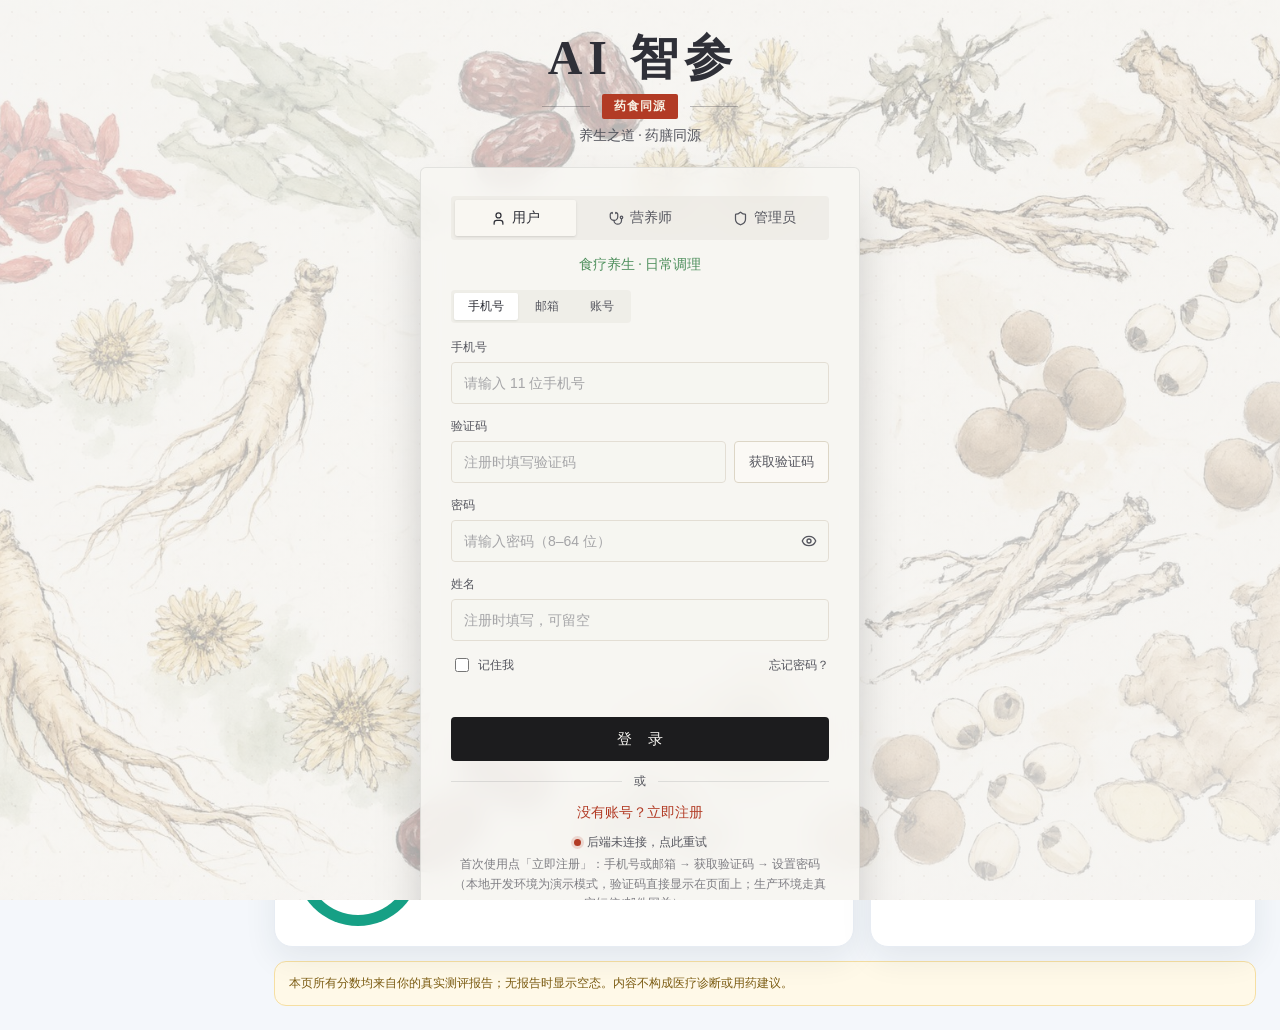
==== commit c30709e9: "feat(batch4+p2): 邮箱注册 + AI 咨询辅助建议 + 运营活跃/使用率指标 + 技术债清理 本轮把「批次 4 余项」与「P2 技术债」两条线一次收口。两者在 config.py / " ====
--- a/frontend/index.html
+++ b/frontend/index.html
@@ -30,6 +30,7 @@
       <a data-screen="dietitian" id="navDietitian" style="display:none" data-page-node-id="e4H5GVLZO3bef0y8IUMPh5"><span class="ico" data-page-node-id="MGoraZv4osVhNSgkurM8Kh">♙</span><span data-page-node-id="QCFGDOTqZykG9CHX60quxl">营养师工作台</span></a>
       <a data-screen="analytics" id="navAnalytics" style="display:none" data-page-node-id="xvfYXobfWQIqkGzVnXhiOJ"><span class="ico" data-page-node-id="zHzBNQTkPEAs622npplBfw">⌁</span><span data-page-node-id="UKCnnQeCPavBFigg7M0jmR">Text2SQL智能分析</span></a>
       <a data-screen="admin" id="navAdmin" style="display:none" data-page-node-id="aCDwCJdvopLxtf7YeJLLQO"><span class="ico" data-page-node-id="NZucjgYcqZfj217WBzCPIi">▦</span><span data-page-node-id="oLHLcFIVeMSdxDyNcN2Wop">运营可视化大屏</span></a>
+      <a href="/admin.html" id="navAdminConsole" style="display:none"><span class="ico">⚖</span><span>管理后台（用户/模板/审计）</span></a>
       <a data-screen="agents" data-page-node-id="5Tq3H6JR182VtBKo1wiAqx"><span class="ico" data-page-node-id="Hd5mvG0XnNFKfjzZKjajeo">⚙</span><span data-page-node-id="DwKXAPpGU3fSpie0LOH0Xz">智能体中心</span></a>
     </nav>
 
@@ -137,6 +138,7 @@
             </div>
           </div>
           <div id="questionList"></div>
+          <div class="pager" id="quizPager" style="display:none"></div>
           <div class="hint" id="quizHint">作答会自动保存草稿；未作答的题目按 0 分计入总分。</div>
         </div>
 
@@ -308,6 +310,11 @@
     <h3>健康评分趋势</h3>
     <div class="desc" id="trendMeta">加载中…</div>
     <div class="mini-chart" id="trendChart" style="height:120px;margin-top:10px"></div>
+    <!-- 折线图对读屏软件不可读，这里给出同一份数据的等价表格 + 文字结论 -->
+    <details id="trendTableWrap" style="margin-top:10px">
+      <summary class="desc" style="cursor:pointer">查看数据表（无障碍）</summary>
+      <div id="trendTable" style="margin-top:8px;overflow-x:auto"></div>
+    </details>
   </div>
 
   <div class="grid4" style="margin-top:14px">
@@ -357,6 +364,34 @@
         </div>
         <div class="card" data-page-node-id="dtLicCard">
           <div id="dtLicenseBody" class="desc">加载中…</div>
+        </div>
+
+        <div class="section-head" data-page-node-id="dtConsultHead">
+          <h2 data-page-node-id="dtConsultTitleH">咨询接待</h2>
+          <div>
+            <button class="btn" onclick="loadConsultBoard()" data-page-node-id="dtConsultRefresh">刷新</button>
+          </div>
+        </div>
+        <div class="card" data-page-node-id="dtConsultCard">
+          <div class="grid2" data-page-node-id="dtConsultGrid">
+            <div>
+              <div class="desc" style="margin-bottom:6px">待接入队列（接入后即可接待）</div>
+              <div id="dtPendingList" data-page-node-id="dtPendingList"><div class="desc">加载中…</div></div>
+              <div class="desc" style="margin:12px 0 6px">我的咨询</div>
+              <div id="dtConsultList" data-page-node-id="dtConsultList"><div class="desc">加载中…</div></div>
+            </div>
+            <div>
+              <div class="desc" id="dtConsultWhich" data-page-node-id="dtConsultWhich">从左侧选择一条咨询开始接待</div>
+              <div id="dtConsultMsgs" class="dt-msgs" data-page-node-id="dtConsultMsgs"></div>
+              <textarea id="dtConsultInput" rows="3" placeholder="输入回复内容…（可先点「AI 辅助建议」生成草稿，再自行修改）" data-page-node-id="dtConsultInput"></textarea>
+              <div style="display:flex;gap:8px;align-items:center;margin-top:8px;flex-wrap:wrap" data-page-node-id="dtConsultActions">
+                <button class="btn" onclick="genAiSuggestion()" data-page-node-id="dtAiBtn">AI 辅助建议</button>
+                <button class="btn primary" onclick="sendConsultMsg()" data-page-node-id="dtSendBtn">发送</button>
+                <span class="desc" id="dtAiNote" data-page-node-id="dtAiNote"></span>
+              </div>
+              <div class="desc" id="dtAiRefs" style="margin-top:6px" data-page-node-id="dtAiRefs"></div>
+            </div>
+          </div>
         </div>
 
         <div class="section-head" data-page-node-id="01O3pFiJTHUspUPZ6T8Xjb">
@@ -484,6 +519,35 @@
     </div>
   </div>
 
+  <div class="grid4" style="margin-top:14px">
+    <div class="card">
+      <div class="desc">DAU（当日活跃）</div>
+      <div class="num" id="opsDau">—</div>
+      <div class="desc" id="opsDauMeta">—</div>
+    </div>
+    <div class="card">
+      <div class="desc">MAU（30 日活跃）</div>
+      <div class="num" id="opsMau">—</div>
+      <div class="desc" id="opsMauMeta">—</div>
+    </div>
+    <div class="card">
+      <div class="desc">本月测评</div>
+      <div class="num" id="opsMonth">—</div>
+      <div class="desc" id="opsMonthMeta">自然月累计</div>
+    </div>
+    <div class="card">
+      <div class="desc">智能咨询占比</div>
+      <div class="num" id="opsAiRatio">—</div>
+      <div class="desc" id="opsAiRatioMeta">—</div>
+    </div>
+  </div>
+
+  <div class="card" style="margin-top:14px">
+    <h3>测评模板使用率</h3>
+    <div id="opsTemplates" class="desc" style="margin-top:8px">—</div>
+    <div class="desc" id="opsTemplatesMeta" style="margin-top:6px">—</div>
+  </div>
+
   <div class="card" style="margin-top:14px">
     <h3>近 7 日测评趋势</h3>
     <div class="mini-chart" id="opsTrend" style="height:120px;margin-top:10px"></div>
@@ -580,6 +644,7 @@
         <!-- 登录通道（小号分段控件） -->
         <div class="lp-chans">
           <button class="lp-chan active" id="tabPhone" onclick="switchLoginTab('phone')">手机号</button>
+          <button class="lp-chan" id="tabEmail" onclick="switchLoginTab('email')">邮箱</button>
           <button class="lp-chan" id="tabAccount" onclick="switchLoginTab('account')">账号</button>
         </div>
 
@@ -609,6 +674,32 @@
           </div>
         </div>
 
+        <!-- 邮箱通道：注册=邮箱+验证码+密码+姓名；登录=邮箱+密码 -->
+        <div id="paneEmail" style="display:none">
+          <div class="lp-field">
+            <label>邮箱</label>
+            <input id="egEmail" type="email" placeholder="请输入邮箱，如 name@example.com" />
+          </div>
+          <div class="lp-field" id="rowEmailCode">
+            <label>验证码</label>
+            <div class="lp-inline">
+              <input id="egCode" maxlength="6" inputmode="numeric" placeholder="注册时填写验证码" />
+              <button class="lp-code-btn" id="btnSendEmailCode" onclick="sendEmailCode()">获取验证码</button>
+            </div>
+          </div>
+          <div class="lp-field">
+            <label>密码</label>
+            <div class="lp-rel">
+              <input id="egPwd" type="password" placeholder="请输入密码（8–64 位）" />
+              <button type="button" class="lp-eye" onclick="togglePwd(this)" aria-label="显示密码"><svg viewBox="0 0 24 24" width="16" height="16" fill="none" stroke="currentColor" stroke-width="2" stroke-linecap="round" stroke-linejoin="round"><path d="M2.06 12.35a1 1 0 0 1 0-.7 10.75 10.75 0 0 1 19.88 0 1 1 0 0 1 0 .7 10.75 10.75 0 0 1-19.88 0"/><circle cx="12" cy="12" r="3"/></svg></button>
+            </div>
+          </div>
+          <div class="lp-field">
+            <label>姓名</label>
+            <input id="egName" placeholder="注册时填写，可留空" />
+          </div>
+        </div>
+
         <!-- 账号通道（兼容保留）：用户名 + 密码 -->
         <div id="paneAccount" style="display:none">
           <div class="lp-field">
@@ -639,7 +730,7 @@
 
         <div class="lp-link" id="lpLink" onclick="checkHealth()" title="点此重新检测"><i id="lpLinkDot"></i><span id="lpLinkText">正在检测后端…</span></div>
 
-        <p class="hint" id="loginHint">首次使用点「立即注册」：手机号 → 获取验证码 → 设置密码（本地开发环境为演示模式，验证码直接显示在页面上；生产环境走真实短信）。</p>
+        <p class="hint" id="loginHint">首次使用点「立即注册」：手机号或邮箱 → 获取验证码 → 设置密码（本地开发环境为演示模式，验证码直接显示在页面上；生产环境走真实短信/邮件网关）。</p>
       </section>
 
       <p class="lp-foot">药食同源 · 食药两用 · 养生之道</p>
@@ -676,6 +767,10 @@
         <div>
           <div id="pfDiseases" class="pf-chips"></div>
           <input id="pfDiseaseOther" placeholder="其他（选填，可留空）" style="margin-top:8px" />
+          <label id="pfConsentWrap" style="display:flex;gap:6px;align-items:flex-start;margin-top:10px;font-size:12px;line-height:1.5;color:var(--muted);cursor:pointer">
+            <input type="checkbox" id="pfConsent" style="width:auto;margin:2px 0 0" />
+            <span>我已阅读并<strong>单独同意</strong>《敏感个人信息处理规则》，同意平台为健康风险评估目的处理我的疾病史信息</span>
+          </label>
         </div>
       </div>
       <div class="setting-row" style="grid-template-columns:72px 1fr">
--- a/frontend/assets/style.css
+++ b/frontend/assets/style.css
@@ -53,6 +53,14 @@
 .btn.primary{background:var(--brand);color:white;border-color:var(--brand)}.btn.dark{background:#162a39;color:white;border-color:#162a39}.btn.ghost{background:transparent}
 .btn:disabled{opacity:.55;cursor:not-allowed}
 .grid4{display:grid;grid-template-columns:repeat(4,1fr);gap:14px}.grid3{display:grid;grid-template-columns:repeat(3,1fr);gap:14px}.grid2{display:grid;grid-template-columns:repeat(2,1fr);gap:14px}
+/* 咨询接待：消息区固定高度可滚动，避免长会话把整页撑长 */
+.dt-msgs{max-height:260px;overflow-y:auto;padding:8px 2px;margin:6px 0;border-top:1px solid var(--line);border-bottom:1px solid var(--line)}
+.dt-msg{font-size:13px;line-height:1.7;margin-bottom:8px;word-break:break-word}
+.dt-msg .who{font-size:12px;color:var(--muted);margin-right:6px}
+.dt-msg.me .who{color:var(--brand,#3f7d5a)}
+.dt-msg.ai .body{border-left:3px solid var(--brand,#3f7d5a);padding-left:8px}
+.dt-pick{display:flex;justify-content:space-between;align-items:center;gap:8px;padding:7px 2px;border-bottom:1px dashed var(--line);font-size:13px}
+.dt-pick.active{background:rgba(63,125,90,.07)}
 .kpi{padding:18px}.kpi .num{font-size:28px;font-weight:900;margin:8px 0 3px}.kpi .trend{font-size:12px;color:var(--green)}
 .section-head{display:flex;align-items:center;justify-content:space-between;margin:24px 0 12px;gap:12px;flex-wrap:wrap}
 .quick{padding:18px;transition:.2s;cursor:pointer}.quick:hover{transform:translateY(-2px);box-shadow:0 15px 35px rgba(31,45,61,.12)}.quick .qicon{width:42px;height:42px;border-radius:12px;display:grid;place-items:center;background:#ecf9f5;font-size:20px;margin-bottom:12px}.quick p{font-size:12px;color:var(--muted);line-height:1.55;margin-bottom:0}
@@ -280,3 +288,44 @@
 #tplModal code{background:#f2f5f9;padding:1px 5px;border-radius:4px;font-size:12px}
 #tplQs [data-q] .setting-row{margin:0}
 #crBody textarea{box-sizing:border-box}
+
+/* --------------------------------------------------------------------------- *
+ * 无障碍：动效可关（UI-02）
+ * 页面里有波形条、加载点、照片呼吸灯等**无限循环**动画。前庭功能障碍用户在
+ * 开启这些动效时会出现头晕、恶心（WCAG 2.3.3）。系统级"减少动态效果"偏好
+ * 打开时，一律关掉动画与过渡——这是操作系统级的开关，不能要求用户逐个去改。
+ * --------------------------------------------------------------------------- */
+@media (prefers-reduced-motion: reduce) {
+  *, *::before, *::after {
+    animation-duration: .001ms !important;
+    animation-iteration-count: 1 !important;
+    transition-duration: .001ms !important;
+    scroll-behavior: auto !important;
+  }
+  /* 波形/加载点改为静态高度：保留"正在处理"的视觉暗示，但不闪动 */
+  .wave i, .typing i { animation: none !important; height: 5px !important; opacity: .6 !important; }
+  .lp-photo { animation: none !important; }
+  .quick:hover { transform: none !important; }
+}
+
+/* 焦点可见：键盘用户必须能看到当前焦点在哪（WCAG 2.4.7） */
+:focus-visible { outline: 2px solid var(--brand); outline-offset: 2px; }
+
+/* ---------------------------------------------------------------------------
+ * 测评作答分页（BV-10：单页 ≤8 题，超出自动分页）
+ * 200 题的模板一次性铺开会让作答区变成一堵墙，滚动找题、漏题都很实际。
+ * 单页固定 8 题，翻页时答案保留在 AS.answers 里，不丢作答。
+ * --------------------------------------------------------------------------- */
+.pager {
+  display: flex; align-items: center; gap: 8px; flex-wrap: wrap;
+  margin-top: 14px; padding-top: 12px; border-top: 1px solid var(--line);
+}
+.pager button {
+  min-width: 34px; height: 32px; padding: 0 10px; cursor: pointer;
+  border: 1px solid var(--line); border-radius: 8px; background: #fff;
+  color: var(--text); font-size: 13px;
+}
+.pager button:hover:not(:disabled) { border-color: var(--brand); color: var(--brand); }
+.pager button:disabled { opacity: .45; cursor: not-allowed; }
+.pager button.cur { background: var(--brand); border-color: var(--brand); color: #fff; }
+.pager .pager-info { margin-left: auto; font-size: 12px; color: var(--muted); }
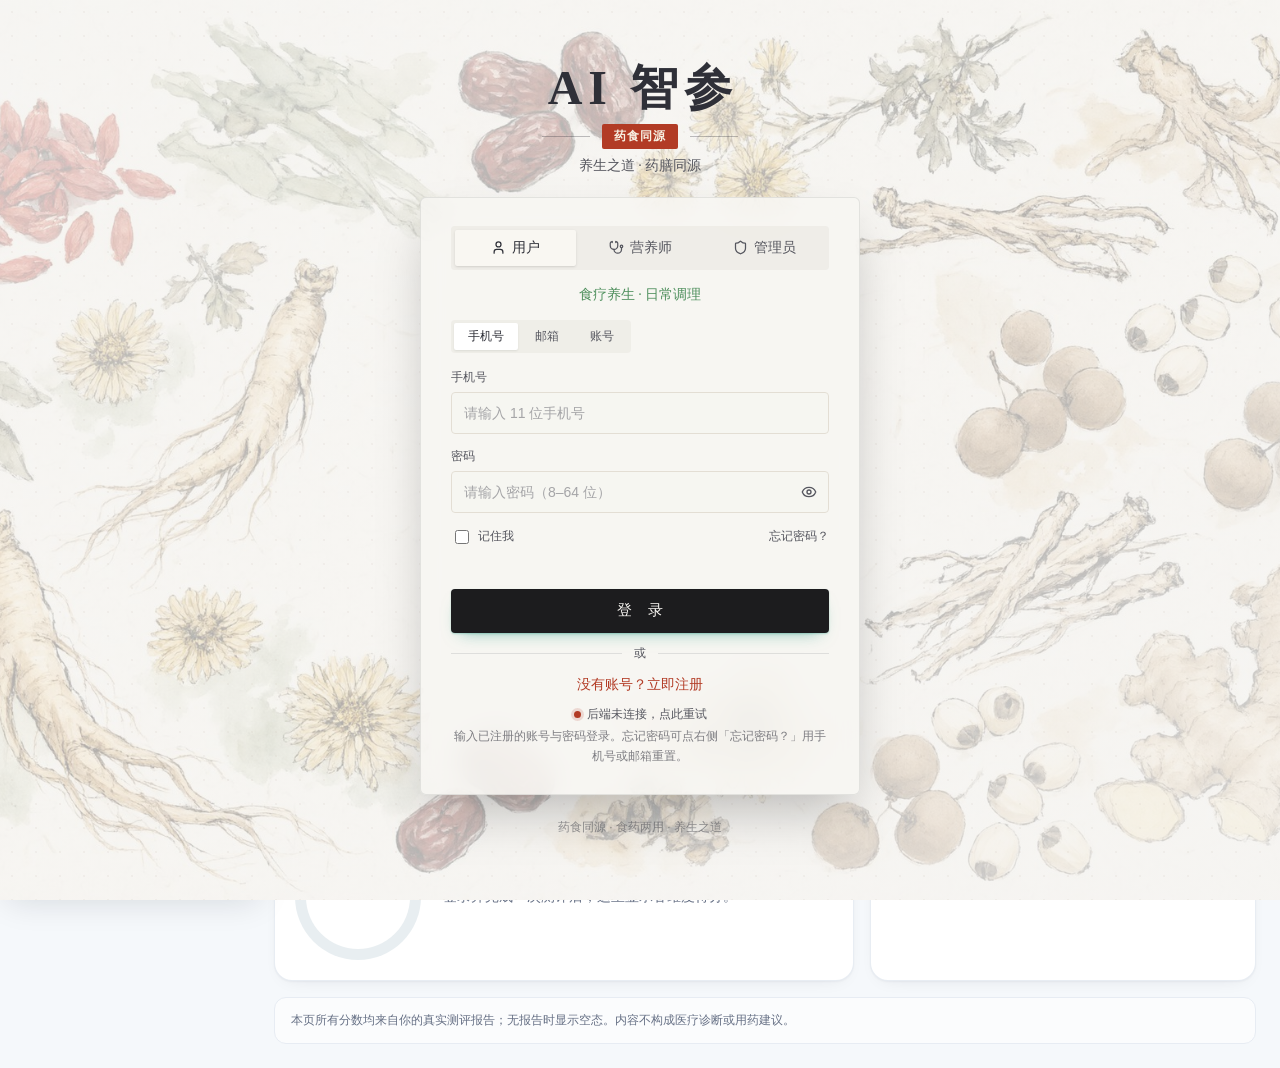
==== commit 0749d226: "feat: 补齐智能体运行时、舌象/ASR 服务与发布部署资产 - 编排层改为 LangGraph：1 主图 + 6 子图（app/agents），运行时治理   （人工审批、工具配额、分层记忆、评估" ====
--- a/frontend/index.html
+++ b/frontend/index.html
@@ -1,120 +1,139 @@
 <!DOCTYPE html>
-<html lang="zh-CN" data-page-node-id="Ks81D0kWd8JG1JVCBbBGVD">
-<head data-page-node-id="I7YFZCUlsuey3xTDfGb1kf">
-<meta charset="UTF-8" data-page-node-id="Vh1XhOGK9oFQ3YJGloMGOh" />
-<meta name="viewport" content="width=device-width, initial-scale=1.0" data-page-node-id="BDwxeUtofUmwhKE4DRlYXc" />
+<html lang="zh-CN">
+<head>
+<meta charset="UTF-8" />
+<meta name="viewport" content="width=device-width, initial-scale=1.0" />
 <title>AI智参（药食同源）平台</title>
-<link rel="stylesheet" href="assets/style.css" data-page-node-id="NG34rfL3io066VScjlUuG1" />
+<link rel="stylesheet" href="assets/tokens.css" />
+<link rel="stylesheet" href="assets/style.css?v=2026102104" />
+<link rel="stylesheet" href="assets/visual.css?v=2026102104" />
 </head>
-<body data-page-node-id="8YEQsMQIyLBbE3AnvWzHvc">
-<div class="app" data-page-node-id="BILszQCIks8djkG86WdxCH">
+<body>
+<div class="app">
   <!-- ============ 侧边栏 ============ -->
-  <aside class="sidebar" data-page-node-id="CbG5hHCcR5bGvSReN28l1D">
-    <div class="logo" data-page-node-id="rOwYuU3W6mAZSHGXJV99TE">
-      <div class="logo-mark" data-page-node-id="W7GS4NoJpbHqvD0m6LTb0C">智</div>
-      <div data-page-node-id="QC4VL6r0cQhJEsHPIrJtdo"><b data-page-node-id="35fgLGmHQXP49GTBVbQDDA">AI智参</b><small data-page-node-id="BZCmGik4fr00rZrUEZE73g">药食同源智能健康平台</small></div>
-    </div>
-
-    <div class="nav-title" data-page-node-id="dUqtI4BFxGRXUjYA26a5E8">用户端</div>
-    <nav class="nav" data-page-node-id="IoBvM2YEaEwJsIu7DxjIpn">
-      <a class="active" data-screen="home" data-page-node-id="WNX7GWnB36qxsTwXt739vW"><span class="ico" data-page-node-id="duAsDkWyvQJSiDQnEe143m">⌂</span><span data-page-node-id="pN8VjBCT0tOPKO8heAX5Dq">健康首页</span></a>
-      <a data-screen="assessment" data-page-node-id="xuVkeHXW8NAVlMWEXNr7zG"><span class="ico" data-page-node-id="McFjTTDIFAoBT8RCh5BmcI">◎</span><span data-page-node-id="GtTba3kooWUeIsDBTLADub">健康风险测评</span></a>
-      <a data-screen="nutrition" data-page-node-id="Sih4xkaZbqVIPZ7ltSUA5s"><span class="ico" data-page-node-id="UruOPRmjaEHPimmpCwzwpl">✦</span><span data-page-node-id="DSFKmpYcF6YYJqypdhQ2lC">营养师智能体</span></a>
-      <a data-screen="diet" data-page-node-id="oMOHiBR95h0dqTg8lisz68"><span class="ico" data-page-node-id="z7WtFaT1E3TbntgguckFCf">◫</span><span data-page-node-id="jGCHFmBsgHsDUVzcMXVs2r">食养食疗计划</span></a>
-      <a data-screen="scenes" data-page-node-id="lnKaw7mVI1ut8ORLV33mir"><span class="ico" data-page-node-id="WUhDjMhBHspPtKFFfAmFti">◇</span><span data-page-node-id="Y2aDgSQ6H9Dql6JoAg030L">五大健康场景</span></a>
-      <a data-screen="data" data-page-node-id="EjonV74uuRTSoIOSwaGBMg"><span class="ico" data-page-node-id="XzIgCtfFd0Sg7W8r4sxHLC">▥</span><span data-page-node-id="7NM7oApg9wNuoSngEAY7Tf">个人数据分析</span></a>
+  <aside class="sidebar">
+    <div class="logo">
+      <div class="logo-mark">智</div>
+      <div><b>AI智参</b><small>药食同源智能健康平台</small></div>
+    </div>
+
+    <div class="nav-title">用户端</div>
+    <nav class="nav">
+      <a class="active" data-screen="home"><span class="ico"><svg viewBox="0 0 24 24" fill="none" stroke="currentColor" stroke-width="1.7" stroke-linecap="round" stroke-linejoin="round" aria-hidden="true"><path d="M3 10.5 12 3l9 7.5"/><path d="M5.5 9.5V20h13V9.5"/></svg></span><span>健康首页</span></a>
+      <a data-screen="assessment"><span class="ico"><svg viewBox="0 0 24 24" fill="none" stroke="currentColor" stroke-width="1.7" stroke-linecap="round" stroke-linejoin="round" aria-hidden="true"><path d="M3 12h3.5l2-5 3 10 2-5H21"/></svg></span><span>健康风险测评</span></a>
+      <a data-screen="nutrition"><span class="ico"><svg viewBox="0 0 24 24" fill="none" stroke="currentColor" stroke-width="1.7" stroke-linecap="round" stroke-linejoin="round" aria-hidden="true"><path d="M21 11.5a8.4 8.4 0 0 1-8.5 8.4 8.6 8.6 0 0 1-3.9-.9L3 21l1.9-4.6a8.4 8.4 0 0 1-1.4-4.9A8.4 8.4 0 0 1 12 3.1a8.4 8.4 0 0 1 9 8.4Z"/></svg></span><span>营养师智能体</span></a>
+      <a data-screen="diet"><span class="ico"><svg viewBox="0 0 24 24" fill="none" stroke="currentColor" stroke-width="1.7" stroke-linecap="round" stroke-linejoin="round" aria-hidden="true"><path d="M6 3v8a2 2 0 0 0 4 0V3"/><path d="M8 11v10"/><path d="M17 3c-1.5 1.5-2 3-2 5v4h4V8c0-2-.5-3.5-2-5Z"/><path d="M17 12v9"/></svg></span><span>食养食疗计划</span></a>
+      <a data-screen="reminder"><span class="ico"><svg viewBox="0 0 24 24" fill="none" stroke="currentColor" stroke-width="1.7" stroke-linecap="round" stroke-linejoin="round" aria-hidden="true"><path d="M18 8a6 6 0 1 0-12 0c0 7-3 8-3 8h18s-3-1-3-8"/><path d="M13.7 21a2 2 0 0 1-3.4 0"/></svg></span><span>跟踪提醒</span></a>
+      <a data-screen="scenes"><span class="ico"><svg viewBox="0 0 24 24" fill="none" stroke="currentColor" stroke-width="1.7" stroke-linecap="round" stroke-linejoin="round" aria-hidden="true"><rect x="3" y="3" width="7" height="7" rx="1.5"/><rect x="14" y="3" width="7" height="7" rx="1.5"/><rect x="3" y="14" width="7" height="7" rx="1.5"/><rect x="14" y="14" width="7" height="7" rx="1.5"/></svg></span><span>五大健康场景</span></a>
+      <a data-screen="data"><span class="ico"><svg viewBox="0 0 24 24" fill="none" stroke="currentColor" stroke-width="1.7" stroke-linecap="round" stroke-linejoin="round" aria-hidden="true"><path d="M3 20V10"/><path d="M9 20V4"/><path d="M15 20v-7"/><path d="M21 20V7"/></svg></span><span>个人数据分析</span></a>
+      <a data-screen="agents"><span class="ico"><svg viewBox="0 0 24 24" fill="none" stroke="currentColor" stroke-width="1.7" stroke-linecap="round" stroke-linejoin="round" aria-hidden="true"><rect x="6" y="6" width="12" height="12" rx="2"/><path d="M9 2v4M15 2v4M9 18v4M15 18v4M2 9h4M2 15h4M18 9h4M18 15h4"/></svg></span><span>智能体中心</span></a>
     </nav>
 
-    <div class="nav-title" id="navProTitle" data-page-node-id="4ViU6eeYhgkIDpo88GS5Yq" style="display:none">专业端 / 管理端</div>
-    <nav class="nav" id="navPro" data-page-node-id="S6HhePsoz0wJt1mPVvDG8l">
-      <a data-screen="dietitian" id="navDietitian" style="display:none" data-page-node-id="e4H5GVLZO3bef0y8IUMPh5"><span class="ico" data-page-node-id="MGoraZv4osVhNSgkurM8Kh">♙</span><span data-page-node-id="QCFGDOTqZykG9CHX60quxl">营养师工作台</span></a>
-      <a data-screen="analytics" id="navAnalytics" style="display:none" data-page-node-id="xvfYXobfWQIqkGzVnXhiOJ"><span class="ico" data-page-node-id="zHzBNQTkPEAs622npplBfw">⌁</span><span data-page-node-id="UKCnnQeCPavBFigg7M0jmR">Text2SQL智能分析</span></a>
-      <a data-screen="admin" id="navAdmin" style="display:none" data-page-node-id="aCDwCJdvopLxtf7YeJLLQO"><span class="ico" data-page-node-id="NZucjgYcqZfj217WBzCPIi">▦</span><span data-page-node-id="oLHLcFIVeMSdxDyNcN2Wop">运营可视化大屏</span></a>
-      <a href="/admin.html" id="navAdminConsole" style="display:none"><span class="ico">⚖</span><span>管理后台（用户/模板/审计）</span></a>
-      <a data-screen="agents" data-page-node-id="5Tq3H6JR182VtBKo1wiAqx"><span class="ico" data-page-node-id="Hd5mvG0XnNFKfjzZKjajeo">⚙</span><span data-page-node-id="DwKXAPpGU3fSpie0LOH0Xz">智能体中心</span></a>
+    <div class="nav-title" id="navProTitle" style="display:none">专业端 / 管理端</div>
+    <nav class="nav" id="navPro">
+      <a data-screen="dietitian" id="navDietitian" style="display:none"><span class="ico"><svg viewBox="0 0 24 24" fill="none" stroke="currentColor" stroke-width="1.7" stroke-linecap="round" stroke-linejoin="round" aria-hidden="true"><circle cx="9" cy="8" r="3.5"/><path d="M2.5 20a6.5 6.5 0 0 1 13 0"/><path d="m16 12 2 2 4-4"/></svg></span><span>营养师工作台</span></a>
+      <a data-screen="analytics" id="navAnalytics" style="display:none"><span class="ico"><svg viewBox="0 0 24 24" fill="none" stroke="currentColor" stroke-width="1.7" stroke-linecap="round" stroke-linejoin="round" aria-hidden="true"><ellipse cx="12" cy="6" rx="8" ry="3"/><path d="M4 6v6c0 1.7 3.6 3 8 3s8-1.3 8-3V6"/><path d="M4 12v6c0 1.7 3.6 3 8 3s8-1.3 8-3v-6"/></svg></span><span>Text2SQL智能分析</span></a>
+      <a data-screen="admin" id="navAdmin" style="display:none"><span class="ico"><svg viewBox="0 0 24 24" fill="none" stroke="currentColor" stroke-width="1.7" stroke-linecap="round" stroke-linejoin="round" aria-hidden="true"><rect x="3" y="4" width="18" height="16" rx="2"/><path d="M3 9h18"/><path d="M9 9v11"/></svg></span><span>运营可视化大屏</span></a>
+      <a href="/admin.html" id="navAdminConsole" style="display:none"><span class="ico"><svg viewBox="0 0 24 24" fill="none" stroke="currentColor" stroke-width="1.7" stroke-linecap="round" stroke-linejoin="round" aria-hidden="true"><path d="M12 3 5 6v6c0 4.4 3 7.6 7 9 4-1.4 7-4.6 7-9V6l-7-3Z"/><path d="m9 12 2 2 4-4"/></svg></span><span>管理后台（用户/模板/审计）</span></a>
     </nav>
 
-    <div class="side-foot" data-page-node-id="H7XsuAj8VSCFp5AMYuNVjT">
-      <div style="font-size:11px;color:#8fa4b3;margin-bottom:8px" data-page-node-id="gklO0ZHdtxzwq5qWAHdN1I">
-        <span class="conn-dot" id="connDot" data-page-node-id="Fhp9PkowUNP2WMky47BKGT"></span><span id="connText" data-page-node-id="WdOYjzA56AMJ5oVgzQCtf7">未检测后端</span>
-      </div>
-      <button class="btn" onclick="openProfile()" style="margin-bottom:8px" data-page-node-id="pfOpenBtn">🩺 健康档案</button>
-      <button class="btn" id="btnApiSettings" onclick="openSettings()" data-page-node-id="hgFcxjh3TeqWNVezYIugIn">⚙ 接口设置</button>
+    <div class="side-foot">
+      <div style="font-size:11px;color:#8fa4b3;margin-bottom:8px">
+        <span class="conn-dot" id="connDot"></span><span id="connText">未检测后端</span>
+      </div>
+      <button class="btn" onclick="openProfile()" style="margin-bottom:8px">🩺 健康档案</button>
+      <button class="btn" id="btnApiSettings" onclick="openSettings()">⚙ 接口设置</button>
     </div>
   </aside>
 
-  <main class="main" data-page-node-id="lJZ449U3CGPVMtguQGyrnR">
+  <main class="main">
     <!-- ============ 顶栏 ============ -->
-    <header class="topbar" data-page-node-id="JF357FC71Lfxa9RF7qVdxw">
-      <div data-page-node-id="2PCey1UIwCEeU2bHFTpAuC">
-        <div class="page-title" id="pageTitle" data-page-node-id="cACHT5nH9kzDIGJof5fiMa">健康首页</div>
-        <div style="font-size:11px;color:var(--muted);margin-top:3px" data-page-node-id="uzV4M6AV4iolGPMDpEkLV3">AI智参 · 智能食养健康服务</div>
-      </div>
-      <div class="top-actions" data-page-node-id="XZOs1K4AUP7IARxd3Jo9hV">
-        <div class="role-badge" id="roleBadge" data-page-node-id="Yp5CkwxqyXQaRas9MjGM4y">访客</div>
-        <button class="btn" onclick="openNotices()" data-page-node-id="enrtLm38fBrNdINxZXb5uA">🔔<span id="noticeDot" style="display:none;margin-left:5px"></span></button>
+    <header class="topbar">
+      <div>
+        <div class="page-title" id="pageTitle">健康首页</div>
+        <div style="font-size:11px;color:var(--muted);margin-top:3px">AI智参 · 智能食养健康服务</div>
+      </div>
+      <div class="top-actions">
+        <div class="role-badge" id="roleBadge">访客</div>
+        <button class="btn icon-btn" onclick="openNotices()" aria-label="消息中心" title="消息中心"><svg viewBox="0 0 24 24" fill="none" stroke="currentColor" stroke-width="1.7" stroke-linecap="round" stroke-linejoin="round" aria-hidden="true"><path d="M18 8a6 6 0 1 0-12 0c0 7-3 8-3 8h18s-3-1-3-8"/><path d="M13.7 21a2 2 0 0 1-3.4 0"/></svg><span id="noticeDot" style="display:none"></span></button>
         <span id="authArea"></span>
       </div>
     </header>
 
-    <div class="content" data-page-node-id="HBduI0P0hp0NlEkZvMWp9t">
+    <div class="content">
 
       <!-- ============ 1. 健康首页 ============ -->
-      <section class="screen active" id="home" data-page-node-id="28VRkHZH1cPEaKUmIL9JEC">
-        <div class="hero" data-page-node-id="aesoJl4EVoKuiA8DI2FBMJ">
-          <div class="card hero-main" data-page-node-id="aJclwTH5KdpzTpcW8YrVKa">
-            <span class="eyebrow" data-page-node-id="nbuWnOt0xCz8pmIkNyaPSm">● AI健康管家在线</span>
-            <h1 id="greeting" data-page-node-id="mG24DYMPKcINk0WjdzyLc9">你好</h1>
-            <div class="desc" data-page-node-id="iUKJ5NILMQIu9keJJDv2qM">结合您的健康档案、体质测评、营养测评与近期打卡数据，为您持续生成个性化食养建议与风险提醒。</div>
-            <div class="hero-actions" data-page-node-id="kGWC3njBwhAJe4YHN8Xy8r">
-              <button class="btn primary" onclick="go('assessment')" data-page-node-id="sGD4voAfbIPnu0bll8jYgJ">开始健康风险测评</button>
-              <button class="btn" onclick="go('nutrition')" data-page-node-id="FMGBQgweplGXI89Sq2TuzI">咨询AI营养师</button>
-              <button class="btn" onclick="go('diet')" data-page-node-id="2tIg3hGBW9tq4qMSNsvXBM">查看本周食养计划</button>
-            </div>
-          </div>
-          <div class="card digital-human" data-page-node-id="xMLnq3NQeoOp3ipGYyvA7B">
-            <div class="dh-portrait" data-page-node-id="ZtZJEJmODQuuRDck7rKVU1"><div class="dh-face" data-page-node-id="amrBa6QnMGnEOfT72udeGU"><i class="eye l" data-page-node-id="DGXWQlZ9eJmHATMp8a3DTB"></i><i class="eye r" data-page-node-id="ySBfBZGwFcykyHUjHabjH2"></i><i class="mouth" data-page-node-id="4RNCzOzGQiXMEgszOHJxot"></i></div></div>
-            <div data-page-node-id="MkCtR4k3QwpgfeRboAUrDh">
-              <span class="badge green" data-page-node-id="QtDulD0e9NwPxjN4GKuDDN">数字人助手 · 小智</span>
-              <h3 style="margin-top:8px" data-page-node-id="SN5Ij0cCwhddvassf5v3pt">“我可以语音陪您做测评，也可以解读健康报告。”</h3>
-              <div class="wave" id="homeWave" data-page-node-id="qC9QJa3k05OHo4oNKt1Fy2"><i data-page-node-id="j0zVj8FtAtwGlaRZvWPKD0"></i><i data-page-node-id="0MAFj2RfohUqkw6h5IuDPy"></i><i data-page-node-id="AVDXhb30tqy5hwnVILT0P5"></i><i data-page-node-id="dAsO1aGESOIzUi2CSjyG14"></i><i data-page-node-id="Le2n1pXDWpSDADfaernilo"></i></div>
-              <button class="btn primary" onclick="openDigitalHuman()" data-page-node-id="40UJA1TD57ShkKQ07oyA1B">🎙 开始语音对话</button>
-            </div>
-          </div>
-        </div>
-
-        <div class="grid4" data-page-node-id="TMibflAesy5d22nxk2CPw4">
-          <div class="card kpi" data-page-node-id="9QyN8vol0TghMNrwGjAUKM"><span class="badge" data-page-node-id="k32X3nRaO5PX4wir1mQCa5">健康综合指数</span><div class="num" id="kpiIndex" data-page-node-id="Rj7IdiQ2bk5E0I8MvjDrpf">—</div><div class="trend" id="kpiIndexSub" data-page-node-id="mecVfGvRAdq3ijK9TojOhe">—</div></div>
-          <div class="card kpi" data-page-node-id="Hdtcq4Y782R1pifueCnijA"><span class="badge" data-page-node-id="i9qBeHmplFEiy1dukh6VV7">本周打卡</span><div class="num" id="kpiCheckin" data-page-node-id="mysDVgAb18UFrBaCdX1ONc">—</div><div class="trend" id="kpiCheckinSub" data-page-node-id="eEI3euntYHC8DIbCQT4GwY">—</div></div>
-          <div class="card kpi" data-page-node-id="Pf8wAnvvOiDvSsdVLEhspe"><span class="badge" data-page-node-id="57UPs33axFFighSFG6p9OD">待关注风险</span><div class="num" id="kpiRisk" data-page-node-id="AQkzgldCwHoGttkmJFo1Md">—</div><div style="font-size:12px;color:var(--orange)" id="kpiRiskSub" data-page-node-id="23gOwzSAv0XbfePUR8Wdil">—</div></div>
-          <div class="card kpi" data-page-node-id="qWcLtfo6Mzsyv8lG9Sawg0"><span class="badge" data-page-node-id="oPZZ9GbguAo29tI0yl9Uk3">食养计划</span><div class="num" id="kpiPlan" data-page-node-id="3gzh91vOQ6CtDIZTFS9uvN">—</div><div class="trend" id="kpiPlanSub" data-page-node-id="aaXUVAIJzFbgxXBd3zDJO6">—</div></div>
-        </div>
-
-        <div class="section-head" data-page-node-id="FPDEthDdczZ1xpN4GyktlT"><h2 data-page-node-id="Me4CL9CMfdKDezcDYiBGAF">核心服务</h2><span class="desc" data-page-node-id="7ZHigpvCr0gdOxX00U86uj">围绕“测评 → 方案 → 执行 → 复查 → 再评估”闭环</span></div>
-        <div class="grid4" data-page-node-id="WwbPSy78befC2eiNBHwW6S">
-          <div class="card quick" onclick="go('assessment')" data-page-node-id="GIM92BAomLFLvW57abNFa9"><div class="qicon" data-page-node-id="CLzMtxuw0yCi2GfmRhyg6n">🩺</div><h3 data-page-node-id="rzIOfkCnnakkw4QYM6KOYo">健康风险测评</h3><p data-page-node-id="5b960JpbMJk6CXiiP9Oj0y">舌象、营养问卷、慢病指标、OCR体检报告联合评估。</p></div>
-          <div class="card quick" onclick="go('nutrition')" data-page-node-id="lnqF2BpA1jqSVZ3dlZ0woh"><div class="qicon" data-page-node-id="hpvrYPYIE56FkkDG6OBCWX">💬</div><h3 data-page-node-id="Dk3beDhpRgBN66Q0RARI0v">营养师智能体</h3><p data-page-node-id="yaBc1MA4gAuqT44JyLndtN">结合个人档案回答营养、食材、慢病饮食与药食同源问题。</p></div>
-          <div class="card quick" onclick="go('diet')" data-page-node-id="xyccV1MVGMTVO1tBTfqVgH"><div class="qicon" data-page-node-id="k7JwGV9Op0h95o6bBytE4U">🥗</div><h3 data-page-node-id="uObuxp8ZS8EZAomKr0Dp0D">食养食疗中心</h3><p data-page-node-id="FygMFZVcOqdUMFv7LaJDYe">自动生成周/月计划、每日菜谱、功效说明与采购清单。</p></div>
-          <div class="card quick" onclick="go('data')" data-page-node-id="LC08lcblnyJCrcZbJm1frk"><div class="qicon" data-page-node-id="ALVgzC5jreMXIVrNT1LHGK">📊</div><h3 data-page-node-id="GSt7FoygKSeACzFxWYMFkL">个人数据分析</h3><p data-page-node-id="42UNHDyImyUqbsw4lcMYoK">查看测评趋势、营养素摄入、打卡记录与AI解读。</p></div>
-        </div>
-
-        <div class="section-head" data-page-node-id="GkJrVBQE4GHPWswSeBmHZG"><h2 data-page-node-id="ImYMKeLjXyoxAMpfL0guYg">今日风险提醒</h2><button class="btn" onclick="go('assessment')" data-page-node-id="dtkOy4ND1rrwtsNDIVLVOM">查看完整报告</button></div>
-        <div class="layout" data-page-node-id="LexsR2UuXGoBAUmClca2lh">
-          <div class="card panel" data-page-node-id="6jYamwAJFtpRbNmSfa6UH8">
-            <div class="health-score" data-page-node-id="f0HBD5AoC0oblXU8jm5InO">
-              <div class="ring" data-page-node-id="CkDGHBeqDBaejEvBgJaCHx"><strong id="homeScore" data-page-node-id="Gjar31g5kDQPNrIhjACf8T">—</strong></div>
-              <div class="metric-list" id="homeMetrics" data-page-node-id="KnmfB1u6XQDMBdizURWZJF">
+      <section class="screen active" id="home">
+        <div class="hero">
+          <div class="card hero-main">
+            <span class="eyebrow">● AI健康管家在线</span>
+            <h1 id="greeting">你好</h1>
+            <div class="desc">结合您的健康档案、体质测评、营养测评与近期打卡数据，为您持续生成个性化食养建议与风险提醒。</div>
+            <div class="hero-actions">
+              <button class="btn primary" onclick="go('assessment')">开始健康风险测评</button>
+              <button class="btn" onclick="go('nutrition')">咨询AI营养师</button>
+              <button class="btn" onclick="go('diet')">查看本周食养计划</button>
+            </div>
+          </div>
+          <div class="card digital-human">
+            <div class="dh-portrait"><div class="dh-face"><i class="eye l"></i><i class="eye r"></i><i class="mouth"></i></div></div>
+            <div>
+              <span class="badge green">数字人助手 · 小智</span>
+              <h3 style="margin-top:8px">“我可以语音陪您做测评，也可以解读健康报告。”</h3>
+              <div class="wave" id="homeWave"><i></i><i></i><i></i><i></i><i></i></div>
+              <button class="btn primary" onclick="openDigitalHuman()">🎙 开始语音对话</button>
+            </div>
+          </div>
+        </div>
+
+        <div class="grid4">
+          <div class="card kpi">
+            <div class="stat-top"><span class="stat-ic"><svg viewBox="0 0 24 24" fill="none" stroke="currentColor" stroke-width="1.8" stroke-linecap="round" stroke-linejoin="round" aria-hidden="true"><path d="M3 12h3.5l2-5 3 10 2-5H21"/></svg></span><span class="badge">健康综合指数</span></div>
+            <div class="num" id="kpiIndex">—</div>
+            <div class="trend" id="kpiIndexSub">—</div>
+          </div>
+          <div class="card kpi">
+            <div class="stat-top"><span class="stat-ic"><svg viewBox="0 0 24 24" fill="none" stroke="currentColor" stroke-width="1.8" stroke-linecap="round" stroke-linejoin="round" aria-hidden="true"><rect x="3.5" y="5" width="17" height="16" rx="2.5"/><path d="M3.5 10h17M8 3v4M16 3v4"/><path d="m9.5 15.5 1.8 1.8 3.4-3.6"/></svg></span><span class="badge">本周打卡</span></div>
+            <div class="num" id="kpiCheckin">—</div>
+            <div class="trend" id="kpiCheckinSub">—</div>
+          </div>
+          <div class="card kpi">
+            <div class="stat-top"><span class="stat-ic warn"><svg viewBox="0 0 24 24" fill="none" stroke="currentColor" stroke-width="1.8" stroke-linecap="round" stroke-linejoin="round" aria-hidden="true"><path d="M12 3.6 2.9 19.2a1.4 1.4 0 0 0 1.2 2.1h15.8a1.4 1.4 0 0 0 1.2-2.1Z"/><path d="M12 9.5v4.5M12 17.4h.01"/></svg></span><span class="badge">待关注风险</span></div>
+            <div class="num" id="kpiRisk">—</div>
+            <div class="trend warn" id="kpiRiskSub">—</div>
+          </div>
+          <div class="card kpi">
+            <div class="stat-top"><span class="stat-ic plain"><svg viewBox="0 0 24 24" fill="none" stroke="currentColor" stroke-width="1.8" stroke-linecap="round" stroke-linejoin="round" aria-hidden="true"><path d="M3.5 10.5h17a8.5 8.5 0 0 1-17 0Z"/><path d="M8 10.5c0-2.2 1.8-4 4-4s4 1.8 4 4"/><path d="M12 3v1.8"/></svg></span><span class="badge">食养计划</span></div>
+            <div class="num" id="kpiPlan">—</div>
+            <div class="trend" id="kpiPlanSub">—</div>
+          </div>
+        </div>
+
+        <div class="section-head"><h2>核心服务</h2><span class="desc">围绕“测评 → 方案 → 执行 → 复查 → 再评估”闭环</span></div>
+        <div class="grid4">
+          <div class="card quick" onclick="go('assessment')"><div class="qicon">🩺</div><h3>健康风险测评</h3><p>舌象、营养问卷、慢病指标、OCR体检报告联合评估。</p></div>
+          <div class="card quick" onclick="go('nutrition')"><div class="qicon">💬</div><h3>营养师智能体</h3><p>结合个人档案回答营养、食材、慢病饮食与药食同源问题。</p></div>
+          <div class="card quick" onclick="go('diet')"><div class="qicon">🥗</div><h3>食养食疗中心</h3><p>自动生成周/月计划、每日菜谱、功效说明与采购清单。</p></div>
+          <div class="card quick" onclick="go('data')"><div class="qicon">📊</div><h3>个人数据分析</h3><p>查看测评趋势、营养素摄入、打卡记录与AI解读。</p></div>
+        </div>
+
+        <div class="section-head"><h2>今日风险提醒</h2><button class="btn" onclick="go('assessment')">查看完整报告</button></div>
+        <div class="layout">
+          <div class="card panel">
+            <div class="health-score">
+              <div class="ring"><strong id="homeScore">—</strong></div>
+              <div class="metric-list" id="homeMetrics">
                 <div class="desc">登录并完成一次测评后，这里显示各维度得分。</div>
               </div>
             </div>
           </div>
-          <div class="card panel" data-page-node-id="0PGyXHhrbQfjL4GHFjBQ0g">
-            <div class="risk-list" id="homeRisks" data-page-node-id="bpUUIl0UZWde6UhrHEtOQ7">
+          <div class="card panel">
+            <div class="risk-list" id="homeRisks">
               <div class="desc">登录并完成一次测评后，这里按最新报告显示待关注维度。</div>
             </div>
           </div>
         </div>
-        <div class="note" style="margin-top:14px" data-page-node-id="0tcipOIcabsD4Y64XMvJVr">本页所有分数均来自你的真实测评报告；无报告时显示空态。内容不构成医疗诊断或用药建议。</div>
+        <div class="disclaimer" style="margin-top:var(--sp-4)">本页所有分数均来自你的真实测评报告；无报告时显示空态。内容不构成医疗诊断或用药建议。</div>
       </section>
 
       <!-- ============ 2. 健康风险测评 ============ -->
@@ -124,14 +143,20 @@
           <span class="badge green" id="assessBadge">就绪</span>
         </div>
 
+        <div class="card assess-steps" id="assessSteps" aria-label="测评流程">
+          <div class="stage-item active" data-step="asStepPick"><span class="stage-no">1</span><div><b>选择模板</b><div class="desc">从已发布模板中选一个</div></div></div>
+          <div class="stage-item" data-step="asStepQuiz"><span class="stage-no">2</span><div><b>逐题作答</b><div class="desc">答案自动保存草稿</div></div></div>
+          <div class="stage-item" data-step="asStepReport"><span class="stage-no">3</span><div><b>查看报告</b><div class="desc">评分与 AI 分析</div></div></div>
+        </div>
+
         <div class="card" id="asStepPick">
-          <div class="section-head"><h3>① 选择测评模板</h3><span class="desc" id="tplMeta"></span></div>
+          <div class="section-head"><h3>选择测评模板</h3><span class="desc" id="tplMeta"></span></div>
           <div class="grid4" id="tplList"><div class="desc">加载中…</div></div>
         </div>
 
         <div class="card" id="asStepQuiz" style="display:none">
           <div class="section-head">
-            <div><h3 id="quizTitle">② 作答</h3><div class="desc" id="quizProgress"></div></div>
+            <div><h3 id="quizTitle">作答</h3><div class="desc" id="quizProgress"></div></div>
             <div class="hero-actions">
               <button class="btn" onclick="cancelAssessment()">放弃</button>
               <button class="btn primary" id="btnSubmitAssess" onclick="submitAssessment()">提交并生成报告</button>
@@ -144,7 +169,7 @@
 
         <div class="card" id="asStepReport" style="display:none">
           <div class="section-head">
-            <div><h3>③ 测评报告</h3><div class="desc" id="reportMeta"></div></div>
+            <div><h3>测评报告</h3><div class="desc" id="reportMeta"></div></div>
             <div class="hero-actions">
               <button class="btn" onclick="reloadReport()">刷新报告</button>
               <button class="btn primary" onclick="startNewAssessment()">再测一次</button>
@@ -157,68 +182,111 @@
           <div class="risk-list" id="reportSuggestions"><div class="desc">—</div></div>
           <div class="section-head"><h3>引用来源</h3></div>
           <div id="reportRefs"><div class="desc">—</div></div>
-          <div class="note" id="reportDisclaimer"></div>
+          <div class="disclaimer" id="reportDisclaimer"></div>
         </div>
 
         <div class="card">
           <div class="section-head"><h3>我的测评记录</h3><button class="btn" onclick="loadHistory()">刷新</button></div>
-          <div class="table-wrap" id="historyBox"><div class="desc">加载中…</div></div>
+          <div class="table-wrap" id="historyBox"><div class="empty sm">加载中…</div></div>
+        </div>
+
+        <div class="card" id="asStepTongue">
+          <div class="section-head">
+            <div><h3>舌象辨识（辅助，可选）</h3><div class="desc">上传一张伸舌照片，由本地视觉模型提取可见特征。结果只是对照片的客观描述，不做体质判定、不做诊断。</div></div>
+            <span class="badge" id="tongueStatus">未上传</span>
+          </div>
+          <div class="hero-actions">
+            <input type="file" id="tongueFile" accept="image/jpeg,image/png,image/webp,image/bmp" onchange="tonguePicked()" />
+            <button class="btn primary" onclick="uploadTongue()">上传并辨识</button>
+            <button class="btn" onclick="retryTongue()" id="btnTongueRetry" style="display:none">重新辨识</button>
+          </div>
+          <div class="disclaimer" id="tongueHint">要求：正面伸舌、光线均匀、舌体完整入镜；JPG/PNG 且不超过 8MB。辨识在本机进行（照片不外传），单张约需 30~60 秒。</div>
+          <div class="table-wrap" id="tongueResult" style="display:none"></div>
         </div>
       </section>
 
       <!-- ============ 3. 营养师智能体 ============ -->
-      <section class="screen" id="nutrition" data-page-node-id="kMr3iGfz1UmKBNCLjuHbWK">
-        <div class="section-head" data-page-node-id="TABtLQoG8Vo6yDj5foLAVH">
-          <div data-page-node-id="mp4DltuCte417NsSscdJ3n"><h2 data-page-node-id="n3aiLHCAtyYH28G9lNWYv5">营养师智能体</h2><div class="desc" data-page-node-id="gJuYlf62oqaRE2PURgIive">结合用户健康档案、膳食指南与药食同源知识库进行个性化咨询</div></div>
-          <div data-page-node-id="g5Q1tH5otRfSuBFcIaO2Pd"><span class="badge green" id="chatMode" data-page-node-id="PEccTieRHt1OanyIhiA43c">AI咨询</span> <span class="badge" data-page-node-id="dlME3LCfZRa0lUtWeEdwCo">可切人工营养师</span></div>
-        </div>
-        <div class="chat-layout" data-page-node-id="egtW78wt9AmRVpH75N7HxS">
-          <div class="contacts" data-page-node-id="rqehBhhM9AdSZkL9YSEUD2">
-            <div class="box-head" data-page-node-id="fop4rlLtvMvJc1wDkAeGVP">咨询记录<button class="btn" style="padding:4px 8px;font-size:12px" onclick="openBindDtn()">绑定营养师</button></div>
-            <div class="contact active" data-page-node-id="5Ccr3jalbtsTA2LGuvSoB8"><div class="avatar-mini" data-page-node-id="WvTv0RHa7h59hs7MxGGpVd">AI</div><div data-page-node-id="uTIGK9TSV6tWnLr25k8Mau"><b data-page-node-id="Clf39kgdooWfbdJ8MYXrLO">AI营养师</b><div class="desc" data-page-node-id="kW7qt797QjgMtOlZSNhAdH">当前会话</div></div></div>
+      <section class="screen" id="nutrition">
+        <div class="section-head">
+          <div><h2>营养师智能体</h2><div class="desc">结合用户健康档案、膳食指南与药食同源知识库进行个性化咨询</div></div>
+          <div><span class="badge green" id="chatMode">AI咨询</span> <span class="badge">可切人工营养师</span></div>
+        </div>
+        <div class="chat-layout">
+          <div class="contacts">
+            <div class="box-head">咨询记录<button class="btn" style="padding:4px 8px;font-size:12px" onclick="openBindDtn()">绑定营养师</button></div>
+            <div class="contact active" id="aiContactItem" onclick="closeUserConsult()" title="切回 AI 咨询"><div class="avatar-mini">AI</div><div><b>AI营养师</b><div class="desc">当前会话</div></div></div>
             <div id="contactList"></div>
           </div>
 
-          <div class="chat" data-page-node-id="Ifn6gpRLlKv6Gz5D7I98e6">
-            <div class="box-head" style="display:flex;justify-content:space-between;align-items:center" data-page-node-id="JelmXpY7Nca9ghwGRgdlZv">
-              <span data-page-node-id="fIT5NOazEkQ8bzWu3ZM1CV">AI智能咨询<span id="chatSessionTag" class="hint" style="margin-left:8px"></span></span>
-              <span>
-                <button class="btn" onclick="newChatSession()" data-page-node-id="chatNewBtn">新会话</button>
-                <button class="btn" onclick="toast('已切换至人工营养师咨询模式（原型示意）')" data-page-node-id="x2HZzxDACrf7XWhFcK6AyC">切换人工咨询</button>
-              </span>
-            </div>
-            <div class="bubble-wrap" id="chatBox" data-page-node-id="H6V3z4S8WVMyM74ngl1KMx">
-              <div class="bubble ai" data-page-node-id="oSdE7d8rD4WmLFnXuHOB9n"><b>AI营养师：</b><br>您好，我是营养师智能体。可以问我食材营养、膳食搭配、慢病饮食与药食同源调理方向的问题。<br><span class="desc">回答基于知识库检索生成，会自动标注引用来源；涉及诊断或用药的问题会明确拒答。</span></div>
-            </div>
-            <div class="chat-input" data-page-node-id="AGB7OQ2T5ygheLLTbCi7U8">
-              <button class="btn" onclick="toast('可上传菜品/病历图片（原型示意）')" data-page-node-id="xase8EWC7cbLDiXDwpUTtX">＋</button>
-              <button class="btn" onclick="openDigitalHuman()" data-page-node-id="Y9kEPPLL20GeTYcfKjVHJp">🎙</button>
-              <input id="chatInput" placeholder="输入营养、食材、食疗问题..." data-page-node-id="uxWunsfwmHTSS57Gpp5Qj0" />
-              <button class="btn primary" id="btnSend" onclick="sendChat()" data-page-node-id="tXBGzMMgB6gfxZfqmVLKwG">发送</button>
-            </div>
-          </div>
-
-          <div class="advisor" data-page-node-id="cei398M2igLqxQHRdxH5Ki">
-            <div class="box-head" data-page-node-id="XejBHHX53qmbcK1nkVJiJq">当前健康上下文</div>
-            <div class="body" data-page-node-id="QGHS0EVzBa7vrROdrAmVjj">
-              <div class="context-card" data-page-node-id="Dp6onHLhf3FpMpZXPga37F"><b data-page-node-id="Sk2kHJod3yP7R9OX0g6jkZ">体质测评</b><br data-page-node-id="zWFivrBuCWfQ993vONeVaX"><span id="ctxConstitution">—</span></div>
-              <div class="context-card" data-page-node-id="tb2eKOrQ3ahB9Iq0iXYDFm"><b data-page-node-id="UVG8Gk9E7goDx7ffMTwpNB">重点风险</b><br data-page-node-id="cVH5BhQPLXGx6Vqk9kbp49"><span id="ctxRisks">—</span></div>
-              <div class="context-card" data-page-node-id="IlDUKNz4ZV0G5d7jetEmhd"><b data-page-node-id="r4dLfE44txR1deNysi0Q8k">过敏 / 忌口</b><br data-page-node-id="UwZzGgKH1GlwDDr7AwM0Iw"><span id="ctxAllergy">未填写（完成健康风险测评后自动写入）</span></div>
-              <div class="context-card" data-page-node-id="ctxBodyCard"><b>身体数据</b><br><span id="ctxBody">—</span></div>
-              <div class="context-card" data-page-node-id="EHUcJJnFapn1DEaC1HcQnz"><b data-page-node-id="Ebh0teTqAEsjHVDY5D4IBi">知识库</b><br data-page-node-id="10CSLEtv6uPxPhgLQnKAhE"><span id="ctxKb" data-page-node-id="0nRbwFjtkqBXhUBD1hO0bC">collection: nrs2002_v1</span></div>
-              <div class="suggestion" data-page-node-id="gUqXxCdcGRnr6IUTLwHFlS"><b data-page-node-id="C3Z3jr8xI5SsmU2lNqEzlC">AI建议方向</b><br><span id="ctxSuggest">—</span></div>
-              <button class="btn primary" style="width:100%;margin-top:12px" onclick="genPlanFromChat()" data-page-node-id="sdiCYAYsKFOzBDNIHDtJSh">基于本次咨询生成食养计划</button>
-            </div>
-          </div>
-        </div>
-        <div class="note" id="chatNote" style="margin-top:14px" data-page-node-id="oAPr3cHKxmnUytQALJCOmp">营养师智能体用于营养与食养辅助，不提供医疗诊断、处方或用药建议；相关问题应由执业医师处理。</div>
+          <div class="chat">
+            <!-- 视图一：AI 智能咨询（常驻） -->
+            <div class="chat-view" id="aiChatView">
+              <div class="box-head" style="display:flex;justify-content:space-between;align-items:center">
+                <span>AI智能咨询<span id="chatSessionTag" class="hint" style="margin-left:8px"></span></span>
+                <span>
+                  <button class="btn" onclick="newChatSession()">新会话</button>
+                  <button class="btn" onclick="switchToHumanConsult()">切换人工咨询</button>
+                </span>
+              </div>
+              <div class="bubble-wrap" id="chatBox">
+                <div class="bubble ai"><b>AI营养师：</b><br>您好，我是营养师智能体。可以问我食材营养、膳食搭配、慢病饮食与药食同源调理方向的问题。<br><span class="desc">回答基于知识库检索生成，会自动标注引用来源；涉及诊断或用药的问题会明确拒答。</span></div>
+              </div>
+              <div class="chat-input">
+                <button class="btn" onclick="toast('请用文字描述菜品或病历要点；如需上传图片，可在人工咨询里发给营养师')">＋</button>
+                <button class="btn" onclick="openDigitalHuman()">🎙</button>
+                <input id="chatInput" placeholder="输入营养、食材、食疗问题..." />
+                <button class="btn primary" id="btnSend" onclick="sendChat()">发送</button>
+              </div>
+            </div>
+
+            <!-- 视图二：人工咨询会话（点左栏「咨询记录」在同一区域切换，不弹窗） -->
+            <div class="chat-view" id="humanChatView" hidden>
+              <div class="box-head" style="display:flex;justify-content:space-between;align-items:center;gap:10px">
+                <span style="min-width:0">
+                  <span id="ucTitle">人工咨询</span>
+                  <span id="ucSub" class="hint" style="display:block;font-weight:400;font-size:12px;margin-top:3px">正在加载…</span>
+                </span>
+                <span style="display:flex;gap:6px;flex:0 0 auto">
+                  <button class="btn" id="ucRateBtn" onclick="rateUserConsult()" disabled>评价</button>
+                  <button class="btn" id="ucEndBtn" onclick="closeUserConsultEnd()">结束咨询</button>
+                  <button class="btn" onclick="closeUserConsult()">返回AI咨询</button>
+                </span>
+              </div>
+              <div class="bubble-wrap uc-msgs" id="ucMsgs" aria-live="polite">
+                <div class="desc">加载中…</div>
+              </div>
+              <div class="uc-pending" id="ucPendingHint" style="display:none">
+                营养师尚未接入。你可以先留言，营养师接入后会看到；本条咨询正在待接入队列中排队。
+              </div>
+              <div class="chat-input">
+                <textarea id="ucInput" rows="2" placeholder="输入消息…（Enter 发送，Shift+Enter 换行）"
+                          onkeydown="ucKeydown(event)"></textarea>
+                <button class="btn primary" id="ucSendBtn" onclick="sendUserConsultMsg()">发送</button>
+              </div>
+            </div>
+          </div>
+
+          <div class="advisor">
+            <div class="box-head">当前健康上下文</div>
+            <div class="body">
+              <div class="context-card"><b>体质测评</b><br><span id="ctxConstitution">—</span></div>
+              <div class="context-card"><b>重点风险</b><br><span id="ctxRisks">—</span></div>
+              <div class="context-card"><b>过敏 / 忌口</b><br><span id="ctxAllergy">未填写（完成健康风险测评后自动写入）</span></div>
+              <div class="context-card"><b>身体数据</b><br><span id="ctxBody">—</span></div>
+              <div class="context-card"><b>知识库</b><br><span id="ctxKb">collection: ai_health_kb_v1</span></div>
+              <div class="suggestion"><b>AI建议方向</b><br><span id="ctxSuggest">—</span></div>
+              <button class="btn primary" style="width:100%;margin-top:12px" onclick="genPlanFromChat()">基于本次咨询生成食养计划</button>
+            </div>
+          </div>
+        </div>
+        <div class="note" id="chatNote" style="margin-top:var(--sp-4)">营养师智能体用于营养与食养辅助，不提供医疗诊断、处方或用药建议；相关问题应由执业医师处理。</div>
       </section>
 
       <!-- ============ 4. 食养食疗计划 ============ -->
-      <section class="screen" id="diet" data-page-node-id="MBTCD33k1LtMtXZiG1pKR3">
+      <section class="screen" id="diet">
   <div class="section-head">
     <div>
-      <h1>食养食疗计划</h1>
+      <h2>食养食疗计划</h2>
       <div class="desc">健康档案 + 体质测评 + 营养测评 + 慢病 + 过敏忌口 + 季节时令</div>
     </div>
     <div style="display:flex;gap:8px;flex-wrap:wrap">
@@ -251,17 +319,17 @@
     </div>
   </div>
 
-  <div class="card" style="margin-top:14px">
+  <div class="card" style="margin-top:var(--sp-4)">
     <div style="display:flex;justify-content:space-between;align-items:center;gap:8px">
       <h3 id="planTitle">食养计划</h3>
       <span class="badge" id="planState">未生成</span>
     </div>
     <div class="desc" id="planMeta">加载中…</div>
-    <div class="note" id="planSummary" style="white-space:pre-wrap;margin-top:10px">—</div>
+    <div class="disclaimer" id="planSummary" style="white-space:pre-wrap;margin-top:10px">—</div>
     <div class="desc" id="planDisclaimer" style="margin-top:8px"></div>
   </div>
 
-  <div class="card" style="margin-top:14px">
+  <div class="card" style="margin-top:var(--sp-4)">
     <div style="display:flex;justify-content:space-between;align-items:center;gap:8px">
       <h3>每日食谱</h3>
       <button class="btn" onclick="loadShoppingList()">生成采购清单</button>
@@ -269,38 +337,126 @@
     <div id="planDays" class="desc" style="margin-top:8px">暂无计划，点击右上角「生成计划」创建。</div>
   </div>
 
-  <div class="card" style="margin-top:14px">
+  <div class="card" style="margin-top:var(--sp-4)">
+    <div style="display:flex;justify-content:space-between;align-items:center;gap:8px;flex-wrap:wrap">
+      <div>
+        <h3>智能荐菜</h3>
+        <div class="desc">按体质与忌口从知识库和规则库匹配，附引用来源；不走模型自由发挥</div>
+      </div>
+      <span class="badge">荐菜智能体</span>
+    </div>
+    <div class="demo-row" style="margin-top:var(--sp-3)">
+      <input id="dishQuery" type="text" class="demo-input" placeholder="例如：早餐 高蛋白 / 想喝点祛湿的汤（留空则按你的体质推荐）" />
+      <button class="btn primary" onclick="recommendDishes()">推荐菜品</button>
+    </div>
+    <div id="dishResult" class="desc" style="margin-top:var(--sp-3)">输入想吃的菜式或食材；留空则按最近一次测评的体质匹配，并自动避开档案里的过敏与忌口。</div>
+  </div>
+
+  <div class="card" style="margin-top:var(--sp-4)">
     <h3>采购清单</h3>
     <div id="shoppingList" class="desc" style="margin-top:8px">按食材聚合去重并自动剔除忌口；需先有食养计划。</div>
   </div>
 </section>
 
-      <!-- ============ 5. 五大健康场景 ============ -->
-      <section class="screen" id="scenes" data-page-node-id="An8rgrF4DEToasHLeGr7Ie">
+      <!-- ============ 5. 跟踪提醒 ============ -->
+      <section class="screen" id="reminder">
+        <div class="section-head">
+          <div>
+            <h2>跟踪提醒</h2>
+            <div class="desc">打卡执行、连续坚持与站内提醒；数据全部来自后端打卡记录与消息中心，不做估算</div>
+          </div>
+          <div style="display:flex;gap:8px;flex-wrap:wrap">
+            <button class="btn" onclick="loadReminder()">刷新</button>
+            <button class="btn primary" onclick="checkinByType('plan')">今日打卡</button>
+          </div>
+        </div>
+
+        <div class="grid4">
+          <div class="card kpi">
+            <div class="stat-top"><span class="stat-ic"><svg viewBox="0 0 24 24" fill="none" stroke="currentColor" stroke-width="1.8" stroke-linecap="round" stroke-linejoin="round" aria-hidden="true"><circle cx="12" cy="12" r="9"/><path d="M12 7.5V12l3 1.8"/></svg></span><span class="badge">本周执行率</span></div>
+            <div class="num" id="rmRate">—</div>
+            <div class="trend" id="rmRateSub">分母固定 7 天</div>
+          </div>
+          <div class="card kpi">
+            <div class="stat-top"><span class="stat-ic"><svg viewBox="0 0 24 24" fill="none" stroke="currentColor" stroke-width="1.8" stroke-linecap="round" stroke-linejoin="round" aria-hidden="true"><rect x="3.5" y="5" width="17" height="16" rx="2.5"/><path d="M3.5 10h17M8 3v4M16 3v4"/><path d="m9.5 15.5 1.8 1.8 3.4-3.6"/></svg></span><span class="badge">本周已打卡</span></div>
+            <div class="num" id="rmChecked">—</div>
+            <div class="trend">计划 / 用餐 / 运动 / 体重</div>
+          </div>
+          <div class="card kpi">
+            <div class="stat-top"><span class="stat-ic plain"><svg viewBox="0 0 24 24" fill="none" stroke="currentColor" stroke-width="1.8" stroke-linecap="round" stroke-linejoin="round" aria-hidden="true"><path d="M12 3.5c2.5 2 4 4.4 4 7a4 4 0 0 1-8 0c0-2.6 1.5-5 4-7Z"/><path d="M12 20.5v-4"/></svg></span><span class="badge">连续打卡</span></div>
+            <div class="num" id="rmStreak">—</div>
+            <div class="trend">天（断档归零）</div>
+          </div>
+          <div class="card kpi">
+            <div class="stat-top"><span class="stat-ic warn"><svg viewBox="0 0 24 24" fill="none" stroke="currentColor" stroke-width="1.8" stroke-linecap="round" stroke-linejoin="round" aria-hidden="true"><path d="M18 8a6 6 0 1 0-12 0c0 7-3 8-3 8h18s-3-1-3-8"/><path d="M13.7 21a2 2 0 0 1-3.4 0"/></svg></span><span class="badge">今日状态</span></div>
+            <div class="num" id="rmToday">—</div>
+            <div class="trend" id="rmTodaySub">按计划打卡计</div>
+          </div>
+        </div>
+
+        <div class="grid2" style="margin-top:var(--sp-4)">
+          <div class="card">
+            <div class="section-head"><h3>近 14 天打卡</h3><span class="desc" id="rmCalMeta">—</span></div>
+            <div class="rm-cal" id="rmCalendar"><div class="desc">加载中…</div></div>
+            <div class="rm-legend">
+              <span><i class="rm-dot on"></i>已打卡</span>
+              <span><i class="rm-dot"></i>未打卡</span>
+              <span><i class="rm-dot today"></i>今天</span>
+            </div>
+          </div>
+          <div class="card">
+            <div class="section-head"><h3>打卡构成</h3><span class="desc">按类型计数，来自打卡明细</span></div>
+            <div id="rmTypes" class="desc">加载中…</div>
+            <div class="section-head" style="margin-top:var(--sp-4)"><h3>手动打卡</h3></div>
+            <div class="hero-actions">
+              <button class="btn" onclick="checkinByType('meal')">用餐</button>
+              <button class="btn" onclick="checkinByType('exercise')">运动</button>
+              <button class="btn" onclick="checkinByType('weight')">体重</button>
+            </div>
+            <div class="hint">同日同类型重复打卡为幂等更新，不重复计数。</div>
+          </div>
+        </div>
+
+        <div class="card" style="margin-top:var(--sp-4)">
+          <div class="section-head">
+            <div><h3>提醒与通知</h3><div class="desc" id="rmNoticeMeta">—</div></div>
+            <div>
+              <button class="btn" onclick="renderReminderNotices()">刷新</button>
+              <button class="btn" onclick="markAllRead()">全部标记已读</button>
+            </div>
+          </div>
+          <div id="rmNotices" class="desc">加载中…</div>
+        </div>
+
+        <div class="disclaimer" style="margin-top:var(--sp-4)">提醒由健康管家智能体按后台配置的阈值触发（预警阈值可在管理后台调整）；本页不展示未经后端确认的提醒，也不做健康结论。</div>
+      </section>
+
+      <!-- ============ 6. 五大健康场景 ============ -->
+      <section class="screen" id="scenes">
   <div class="section-head">
     <div>
-      <h1>五大健康业务场景</h1>
+      <h2>五大健康业务场景</h2>
       <div class="desc">覆盖家庭、慢病、社交宴请、妇幼与旅行真实生活环境</div>
     </div>
     <button class="btn" onclick="loadScenes()">刷新场景</button>
   </div>
 
-  <div id="sceneGrid" class="grid4" style="grid-template-columns:repeat(auto-fill,minmax(220px,1fr))">
-    <div class="card desc">加载中…</div>
-  </div>
-
-  <div class="card" style="margin-top:14px">
+  <div id="sceneGrid" class="grid-auto">
+    <div class="empty">加载中…</div>
+  </div>
+
+  <div class="card" style="margin-top:var(--sp-4)">
     <h3 id="sceneDetailTitle">场景详情</h3>
-    <div class="desc" id="sceneDetailBody">点击上方任一场景卡片，查看其能力与当前可用状态。留桩能力会明确标注，不会伪装为可用。</div>
+    <div class="desc" id="sceneDetailBody">点击上方任一场景卡片，查看该场景的适用人群与可用状态。</div>
     <div style="margin-top:10px"><button class="btn" id="sceneEnterBtn" style="display:none" onclick="enterScene()">进入该场景咨询</button></div>
   </div>
 </section>
 
       <!-- ============ 6. 个人数据分析 ============ -->
-      <section class="screen" id="data" data-page-node-id="FIDANXVTJBCHxmjAKcRPRs">
+      <section class="screen" id="data">
   <div class="section-head">
     <div>
-      <h1>个人健康数据分析</h1>
+      <h2>个人健康数据分析</h2>
       <div class="desc">测评、打卡、食疗记录统一分析，解读由后端规则计算生成</div>
     </div>
     <button class="btn" onclick="loadDataAnalysis()">刷新分析</button>
@@ -309,7 +465,7 @@
   <div class="card">
     <h3>健康评分趋势</h3>
     <div class="desc" id="trendMeta">加载中…</div>
-    <div class="mini-chart" id="trendChart" style="height:120px;margin-top:10px"></div>
+    <div class="viz-box" id="trendChart" style="margin-top:10px"></div>
     <!-- 折线图对读屏软件不可读，这里给出同一份数据的等价表格 + 文字结论 -->
     <details id="trendTableWrap" style="margin-top:10px">
       <summary class="desc" style="cursor:pointer">查看数据表（无障碍）</summary>
@@ -317,7 +473,7 @@
     </details>
   </div>
 
-  <div class="grid4" style="margin-top:14px">
+  <div class="grid2" style="margin-top:var(--sp-4)">
     <div class="card">
       <div class="desc">维度得分</div>
       <div id="dimBox" style="margin-top:8px">—</div>
@@ -328,105 +484,105 @@
     </div>
   </div>
 
-  <div class="card" style="margin-top:14px">
+  <div class="card" style="margin-top:var(--sp-4)">
     <h3>AI 解读</h3>
-    <div class="note" id="insightText" style="white-space:pre-wrap;margin-top:8px">—</div>
+    <div class="disclaimer" id="insightText" style="white-space:pre-wrap;margin-top:8px">—</div>
     <div class="desc" id="insightNote" style="margin-top:6px"></div>
   </div>
 
-  <div class="card" style="margin-top:14px">
+  <div class="card" style="margin-top:var(--sp-4)">
     <div style="display:flex;justify-content:space-between;align-items:center">
       <h3>我的测评历史</h3>
       <button class="btn" onclick="loadHistory()">刷新记录</button>
     </div>
-    <div id="historyBox" class="desc" style="margin-top:8px">加载中…</div>
+    <div id="dataHistoryBox" class="empty sm">加载中…</div>
   </div>
 </section>
 
       <!-- ============ 7. 营养师工作台 ============ -->
-      <section class="screen" id="dietitian" data-page-node-id="NIADALsUVVwMfaNVKCuibn">
-        <div class="section-head" data-page-node-id="oV3dpZwFWibTiF7H82fcGJ">
-          <div data-page-node-id="GNfgrstPYLSY9OFRcrQGyA"><h2 data-page-node-id="VAfi8VVPfFk2mUiafdDBwk">营养师专业工作台</h2><div class="desc" data-page-node-id="TbRtTLg5Oz3Pebmsc3vPAI">客户管理 · 测评报告 · 咨询接待 · AI辅助建议 · 客户统计</div></div>
-          <span class="badge" data-page-node-id="CFrOxrWDpuWofPyVfh8zzM">仅展示本人管辖客户</span>
-        </div>
-        <div class="grid4" data-page-node-id="Vx7FFKZfGWV4N8seC3JgMW">
-          <div class="card kpi" data-page-node-id="tAZlAwucg13TUOuARPtw19"><span class="badge" data-page-node-id="VmJKpJVZYxU3FzQ9AcGl1g">管辖客户</span><div class="num" id="dtCustomers" data-page-node-id="yV1Ic5bEimY7z13ELmjauj">—</div></div>
-          <div class="card kpi" data-page-node-id="zRth3e8TF7yxmUfG0a622m"><span class="badge" data-page-node-id="kRlTChPtT1jiVIy7XupPGt">高风险待跟进</span><div class="num" id="dtHighRisk" data-page-node-id="JwaG5YoEAhW5GL7bm4IJwY">—</div></div>
-          <div class="card kpi" data-page-node-id="0BK6DFesz71FSo1RDDh5gq"><span class="badge" data-page-node-id="AbaI0TJDPSGJWvuHpDNH7v">今日咨询</span><div class="num" id="dtToday" data-page-node-id="emPFWoxe5gxMnATwe4PUCv">—</div></div>
-          <div class="card kpi" data-page-node-id="gnJstFHzZP2EWWP8Da9Y5b"><span class="badge" data-page-node-id="Jrx8fgHmK96V8Il63oE7qZ">满意度</span><div class="num" id="dtSatisfaction" data-page-node-id="oFAK08NRbHdMzJXoqCbE39">—</div></div>
-        </div>
-        <div class="section-head" data-page-node-id="dtLicHead">
+      <section class="screen" id="dietitian">
+        <div class="section-head">
+          <div><h2>营养师专业工作台</h2><div class="desc">客户管理 · 测评报告 · 咨询接待 · AI辅助建议 · 客户统计</div></div>
+          <span class="badge">仅展示本人管辖客户</span>
+        </div>
+        <div class="grid4">
+          <div class="card kpi"><span class="badge">管辖客户</span><div class="num" id="dtCustomers">—</div></div>
+          <div class="card kpi"><span class="badge">高风险待跟进</span><div class="num" id="dtHighRisk">—</div></div>
+          <div class="card kpi"><span class="badge">今日咨询</span><div class="num" id="dtToday">—</div></div>
+          <div class="card kpi"><span class="badge">满意度</span><div class="num" id="dtSatisfaction">—</div></div>
+        </div>
+        <div class="section-head">
           <h2>我的资质与服务</h2>
           <div>
-            <button class="btn" onclick="openLicenseForm()" data-page-node-id="dtLicBtn">提交 / 修改资质</button>
-            <button class="btn primary" onclick="genInviteCode()" data-page-node-id="dtInviteBtn">生成邀请码</button>
-          </div>
-        </div>
-        <div class="card" data-page-node-id="dtLicCard">
+            <button class="btn" onclick="openLicenseForm()">提交 / 修改资质</button>
+            <button class="btn primary" onclick="genInviteCode()">生成邀请码</button>
+          </div>
+        </div>
+        <div class="card">
           <div id="dtLicenseBody" class="desc">加载中…</div>
         </div>
 
-        <div class="section-head" data-page-node-id="dtConsultHead">
-          <h2 data-page-node-id="dtConsultTitleH">咨询接待</h2>
+        <div class="section-head">
+          <h2>咨询接待</h2>
           <div>
-            <button class="btn" onclick="loadConsultBoard()" data-page-node-id="dtConsultRefresh">刷新</button>
-          </div>
-        </div>
-        <div class="card" data-page-node-id="dtConsultCard">
-          <div class="grid2" data-page-node-id="dtConsultGrid">
+            <button class="btn" onclick="loadConsultBoard()">刷新</button>
+          </div>
+        </div>
+        <div class="card">
+          <div class="grid2">
             <div>
               <div class="desc" style="margin-bottom:6px">待接入队列（接入后即可接待）</div>
-              <div id="dtPendingList" data-page-node-id="dtPendingList"><div class="desc">加载中…</div></div>
+              <div id="dtPendingList"><div class="desc">加载中…</div></div>
               <div class="desc" style="margin:12px 0 6px">我的咨询</div>
-              <div id="dtConsultList" data-page-node-id="dtConsultList"><div class="desc">加载中…</div></div>
+              <div id="dtConsultList"><div class="desc">加载中…</div></div>
             </div>
             <div>
-              <div class="desc" id="dtConsultWhich" data-page-node-id="dtConsultWhich">从左侧选择一条咨询开始接待</div>
-              <div id="dtConsultMsgs" class="dt-msgs" data-page-node-id="dtConsultMsgs"></div>
-              <textarea id="dtConsultInput" rows="3" placeholder="输入回复内容…（可先点「AI 辅助建议」生成草稿，再自行修改）" data-page-node-id="dtConsultInput"></textarea>
-              <div style="display:flex;gap:8px;align-items:center;margin-top:8px;flex-wrap:wrap" data-page-node-id="dtConsultActions">
-                <button class="btn" onclick="genAiSuggestion()" data-page-node-id="dtAiBtn">AI 辅助建议</button>
-                <button class="btn primary" onclick="sendConsultMsg()" data-page-node-id="dtSendBtn">发送</button>
-                <span class="desc" id="dtAiNote" data-page-node-id="dtAiNote"></span>
+              <div class="desc" id="dtConsultWhich">从左侧选择一条咨询开始接待</div>
+              <div id="dtConsultMsgs" class="dt-msgs"></div>
+              <textarea id="dtConsultInput" rows="3" placeholder="输入回复内容…（可先点「AI 辅助建议」生成草稿，再自行修改）"></textarea>
+              <div style="display:flex;gap:8px;align-items:center;margin-top:8px;flex-wrap:wrap">
+                <button class="btn" onclick="genAiSuggestion()">AI 辅助建议</button>
+                <button class="btn primary" onclick="sendConsultMsg()">发送</button>
+                <span class="desc" id="dtAiNote"></span>
               </div>
-              <div class="desc" id="dtAiRefs" style="margin-top:6px" data-page-node-id="dtAiRefs"></div>
-            </div>
-          </div>
-        </div>
-
-        <div class="section-head" data-page-node-id="01O3pFiJTHUspUPZ6T8Xjb">
-          <h2 data-page-node-id="TStobVoDOkoGlEFYCtmxhT">重点客户</h2>
-          <div data-page-node-id="ouE9SEKFqPXUQLqocYML9n">
-            <button class="btn" onclick="exportCustomers('csv')" data-page-node-id="inW6FQ1meHuTnAoqRaYGv3">导出客户报表</button>
-            <button class="btn primary" onclick="loadClients()" data-page-node-id="yMSAWIdJcF3Mag0Gjj52Ym">刷新数据</button>
-          </div>
-        </div>
-        <div class="pf-chips" id="dtFilter" style="margin-bottom:10px" data-page-node-id="dtFilter">
+              <div class="desc" id="dtAiRefs" style="margin-top:6px"></div>
+            </div>
+          </div>
+        </div>
+
+        <div class="section-head">
+          <h2>重点客户</h2>
+          <div>
+            <button class="btn" onclick="exportCustomers('csv')">导出客户报表</button>
+            <button class="btn primary" onclick="loadClients()">刷新数据</button>
+          </div>
+        </div>
+        <div class="pf-chips" id="dtFilter" style="margin-bottom:10px">
           <button class="pf-chip active" data-level="" onclick="loadClients('')">全部客户</button>
           <button class="pf-chip" data-level="needs_improvement" onclick="loadClients('needs_improvement')">待改善</button>
           <button class="pf-chip" data-level="good" onclick="loadClients('good')">良好</button>
           <button class="pf-chip" data-level="excellent" onclick="loadClients('excellent')">优秀</button>
         </div>
-        <div class="card table-wrap" data-page-node-id="i839GzXNwCFXF1dSHMXGuV">
-          <table class="table" data-page-node-id="5fILyCJcUl4aVPDFFD0djs">
-            <thead data-page-node-id="UgX8QojiKXEBBrOX0Uf9SW"><tr data-page-node-id="iogQ1CGGHW8FOufT2TlfSu"><th data-page-node-id="knY2RTTWNuNJQS1F42KuPn">客户</th><th data-page-node-id="haQnVliE9RxtS97wTBvUP2">标签</th><th data-page-node-id="0VYWSfcE2I6jig0AukdhnH">最新测评</th><th data-page-node-id="G8G1iC16iOXEyM8WkVKH27">风险</th><th data-page-node-id="mjPJA3HuTjK3jKczP1RApr">食养执行率</th><th data-page-node-id="pjHnPKbR6vR5bQzD74ajTU">最近咨询</th><th data-page-node-id="XH9Ax6FNR2EGyNuZfe3kqv">操作</th></tr></thead>
-            <tbody id="clientBody" data-page-node-id="rjN1keh5dJSCzMwIVUZt1C">
+        <div class="card table-wrap">
+          <table class="table">
+            <thead><tr><th>客户</th><th>标签</th><th>最新测评</th><th>风险</th><th>食养执行率</th><th>最近咨询</th><th>操作</th></tr></thead>
+            <tbody id="clientBody">
               <tr><td colspan="7" class="desc">登录为营养师账号后将显示管辖客户；点「刷新数据」重新加载。</td></tr>
             </tbody>
           </table>
         </div>
       
-        <div class="section-head" data-page-node-id="dtTplHead">
+        <div class="section-head">
           <h2>我的测评模板</h2>
           <div>
-            <button class="btn" onclick="loadMyTemplates()" data-page-node-id="dtTplRefresh">刷新</button>
-            <button class="btn primary" onclick="openTemplateForm()" data-page-node-id="dtTplNew">新建模板</button>
-          </div>
-        </div>
-        <div class="card table-wrap" data-page-node-id="dtTplCard">
-          <table class="table" data-page-node-id="dtTplTable">
+            <button class="btn" onclick="loadMyTemplates()">刷新</button>
+            <button class="btn primary" onclick="openTemplateForm()">新建模板</button>
+          </div>
+        </div>
+        <div class="card table-wrap">
+          <table class="table">
             <thead><tr><th>编码</th><th>名称</th><th>类型</th><th>版本</th><th>状态</th><th>更新时间</th><th>操作</th></tr></thead>
-            <tbody id="tplMineBody" data-page-node-id="tplMineBody">
+            <tbody id="tplMineBody">
               <tr><td colspan="7" class="desc">登录为营养师账号后可创建与维护模板；提交审核通过后将出现在用户端测评列表。</td></tr>
             </tbody>
           </table>
@@ -434,143 +590,158 @@
 </section>
 
       <!-- ============ 8. Text2SQL 智能分析 ============ -->
-      <section class="screen" id="analytics" data-page-node-id="3ycHTBi4HzaYKQ5Ew24VHq">
-        <div class="section-head" data-page-node-id="7ITR6s1N4x5NNVdHe7KElT">
-          <div data-page-node-id="TnEqwyY8KDmMwNCAdz4Rpk"><h2 data-page-node-id="bok4rsQsNexYm94kVsFaOs">数据分析智能体 · Text2SQL</h2><div class="desc" data-page-node-id="7Fci2EH3D3GP29QGQCHdBD">自然语言查询 → 权限过滤 → 安全SELECT → 数据集 → AI图表 → 业务解读</div></div>
-          <span class="badge green" data-page-node-id="QM6tIzIv5UNeulEKbX6CYH">行级权限已启用</span>
-        </div>
-        <div class="text2sql" data-page-node-id="RIMaCOe5STEdMU3QpXJRN9">
-          <div class="card query-list" data-page-node-id="kiOGD7sinOAj5qA899dGX8">
-            <h3 data-page-node-id="VSQEAsUX1keXtBtlSK24ti">历史提问</h3>
-            <div class="query-item active" onclick="pickQuery(this)" data-page-node-id="odkskT22RgDDXtKWtGfbZv">统计我管理客户中糖尿病用户测评等级分布</div>
-            <div class="query-item" onclick="pickQuery(this)" data-page-node-id="ONbkJyKA5yZOH56EVusd3q">近30天高风险客户打卡完成率</div>
-            <div class="query-item" onclick="pickQuery(this)" data-page-node-id="M7DIfWYhr47tXjrozjHHEY">本月咨询满意度趋势</div>
-            <div class="query-item" onclick="pickQuery(this)" data-page-node-id="IxB9Q0CADLJWndqkVMGkum">各测评模板使用次数</div>
-            <div class="query-item" onclick="pickQuery(this)" data-page-node-id="KiYnxJvMXsG5BCo02XZWNE">近一周新增用户数按天统计</div>
-            <div class="query-item" onclick="pickQuery(this)" data-page-node-id="7Dsh78L9fYXUSxZmJ7oi6g">营养风险评分大于等于3分的用户数</div>
-          </div>
-
-          <div class="card query-main" data-page-node-id="yYQUvTwASp2D85zwvE2DsL">
-            <div class="query-box" data-page-node-id="mGvSQ5c8UExVQetJRpvdR5">
-              <input id="queryInput" value="统计我管理客户中糖尿病用户测评等级分布" data-page-node-id="euJS8DTXjvFbGJnx74D8zD" />
-              <button class="btn primary" id="btnQuery" onclick="runQuery()" data-page-node-id="SiYXEvo4ORoLlEB0gCUTeN">执行查询</button>
-              <button class="btn" onclick="toast('语音输入（原型示意）')" data-page-node-id="UL1deaqCVHazREDCoYyE0C">🎙</button>
-            </div>
-            <div class="sql" id="sqlBox" data-page-node-id="2RouijquTIA8XcfVgVzaUC">尚未执行查询</div>
-
-            <div class="result3" data-page-node-id="r2K0crDHmiYh1Fw76pYmGb">
-              <div class="mini-panel" data-page-node-id="Dn2wCMW0AQwfNCVucUi3vM">
-                <h3 data-page-node-id="8uE9tPUnwlPv1fglJPZMbu">原始数据集</h3>
-                <div class="table-wrap" id="resultTable" data-page-node-id="dtF29J75W48w9omqwgeVEo">
+      <section class="screen" id="analytics">
+        <div class="section-head">
+          <div><h2>数据分析智能体 · Text2SQL</h2><div class="desc">自然语言查询 → 权限过滤 → 安全SELECT → 数据集 → AI图表 → 业务解读</div></div>
+          <span class="badge green">行级权限已启用</span>
+        </div>
+        <div class="text2sql">
+          <div class="card query-list">
+            <h3>历史提问</h3>
+            <div id="queryHistory"><div class="desc">加载中…</div></div>
+          </div>
+
+          <div class="card query-main">
+            <div class="query-box">
+              <input id="queryInput" placeholder="用一句自然语言描述你要看的数据，例如：近 30 天高风险客户打卡完成率" />
+              <button class="btn primary" id="btnQuery" onclick="runQuery()">执行查询</button>
+              <button class="btn" onclick="openDigitalHuman()">🎙</button>
+            </div>
+            <div class="sql" id="sqlBox">尚未执行查询</div>
+
+            <div class="result3">
+              <div class="mini-panel">
+                <h3>原始数据集</h3>
+                <div class="table-wrap" id="resultTable">
                   <div class="desc">执行查询后在此显示结果（受角色行级权限约束）。</div>
                 </div>
               </div>
-              <div class="mini-panel" data-page-node-id="0ULz2RFKwZvMdEVoPvKqRS">
-                <h3 data-page-node-id="1mSkI9bF5gXHZnxvVkmihH">图表</h3>
-                <div class="mini-chart" id="resultChart" data-page-node-id="wOArrZN0WCFCFVhEGysNrN"></div>
-                <div class="desc" id="chartMeta" data-page-node-id="5n4wtvZv3wYZSXCsZBEbhq">暂无数据</div>
+              <div class="mini-panel">
+                <h3>图表</h3>
+                <div class="mini-chart" id="resultChart"></div>
+                <div class="desc" id="chartMeta">暂无数据</div>
               </div>
-              <div class="mini-panel" data-page-node-id="Dvfn78uZvNv1bqzAoSu8aq">
-                <h3 data-page-node-id="yxUA2fMJBanAADTBjMKXAQ">业务解读</h3>
-                <p class="desc" id="resultInsight" data-page-node-id="Yqf1N0P9kBwkzFQh3CFIfn">执行查询后在此显示解读（由后端按固定规则计算，非模型生成）。</p>
+              <div class="mini-panel">
+                <h3>业务解读</h3>
+                <p class="desc" id="resultInsight">执行查询后在此显示解读（由后端按固定规则计算，非模型生成）。</p>
               </div>
             </div>
 
-            <div class="hero-actions" data-page-node-id="GPd553pzmXjrIrCXFd6B5A">
-              <button class="btn primary" onclick="toast('智能报告已生成，可选择 PDF/Word/Excel/Markdown 导出')" data-page-node-id="IUzxGZCCbJZGCdUchAwuEM">生成智能报告</button>
-              <button class="btn" onclick="toast('图表已下载（原型示意）')" data-page-node-id="CcDl8BkDKy7YTSHFSUd48t">下载图表</button>
-              <button class="btn" onclick="exportCsv()" data-page-node-id="vRIKXccdVyfe0i9KHeJU1C">导出Excel(CSV)</button>
-            </div>
-            <div id="queryErr" data-page-node-id="Lob52JJxZwkfW2fXNGrg9z"></div>
+            <div class="hero-actions">
+              <button class="btn primary" onclick="generateSmartReport()">生成智能报告</button>
+              <button class="btn" onclick="downloadChart()">下载图表</button>
+              <button class="btn" onclick="exportCsv()">导出Excel(CSV)</button>
+            </div>
+            <div id="queryErr"></div>
           </div>
         </div>
       </section>
 
       <!-- ============ 9. 运营可视化大屏 ============ -->
-      <section class="screen" id="admin" data-page-node-id="eStPaAo2KI4Mg82BLmhCih">
-  <div class="section-head">
+      <section class="screen" id="admin">
+  <div class="dash-head">
     <div>
-      <h1>管理员 · 运营数据大屏</h1>
-      <div class="desc">数据来自后端实时统计（/admin/dashboard/ops），无权限时如实提示</div>
-    </div>
-    <button class="btn" onclick="loadOps()">刷新数据</button>
-  </div>
-
-  <div class="grid4">
-    <div class="card">
-      <div class="desc">注册用户</div>
-      <div class="num" id="opsUsers">—</div>
-      <div class="desc" id="opsNewUsers">—</div>
-    </div>
-    <div class="card">
-      <div class="desc">测评数</div>
-      <div class="num" id="opsAssess">—</div>
-      <div class="desc" id="opsAssessDone">—</div>
-    </div>
-    <div class="card">
-      <div class="desc">报告数</div>
-      <div class="num" id="opsReports">—</div>
-      <div class="desc">平均分 <span id="opsAvg">—</span></div>
-    </div>
-    <div class="card">
-      <div class="desc">智能咨询消息</div>
-      <div class="num" id="opsChat">—</div>
-      <div class="desc">知识库文档 <span id="opsDocs">—</span></div>
-    </div>
-  </div>
-
-  <div class="grid4" style="margin-top:14px">
-    <div class="card">
-      <div class="desc">DAU（当日活跃）</div>
-      <div class="num" id="opsDau">—</div>
-      <div class="desc" id="opsDauMeta">—</div>
-    </div>
-    <div class="card">
-      <div class="desc">MAU（30 日活跃）</div>
-      <div class="num" id="opsMau">—</div>
-      <div class="desc" id="opsMauMeta">—</div>
-    </div>
-    <div class="card">
-      <div class="desc">本月测评</div>
-      <div class="num" id="opsMonth">—</div>
-      <div class="desc" id="opsMonthMeta">自然月累计</div>
-    </div>
-    <div class="card">
-      <div class="desc">智能咨询占比</div>
-      <div class="num" id="opsAiRatio">—</div>
-      <div class="desc" id="opsAiRatioMeta">—</div>
-    </div>
-  </div>
-
-  <div class="card" style="margin-top:14px">
-    <h3>测评模板使用率</h3>
-    <div id="opsTemplates" class="desc" style="margin-top:8px">—</div>
-    <div class="desc" id="opsTemplatesMeta" style="margin-top:6px">—</div>
-  </div>
-
-  <div class="card" style="margin-top:14px">
-    <h3>近 7 日测评趋势</h3>
-    <div class="mini-chart" id="opsTrend" style="height:120px;margin-top:10px"></div>
-    <div class="desc" id="opsTrendMeta" style="margin-top:6px">—</div>
-  </div>
-
-  <div class="card" style="margin-top:14px">
-    <h3>测评等级分布</h3>
-    <div id="opsLevels" class="desc" style="margin-top:8px">—</div>
-  </div>
-
-  <div class="desc" id="opsNote" style="margin-top:10px"></div>
+      <div class="dash-kicker">Operations Console</div>
+      <h2>运营数据大屏</h2>
+      <div class="desc">数据来自后端实时统计（/admin/dashboard/ops），无权限时如实提示，不补零、不估算</div>
+    </div>
+    <div class="dash-tools">
+      <span class="dash-live"><i></i>实时<span id="opsClock">—</span></span>
+      <button class="btn" onclick="loadOps()">刷新数据</button>
+    </div>
+  </div>
+
+  <div class="dash-kpis">
+    <div class="stat">
+      <div class="stat-top">
+        <span class="stat-ic"><svg viewBox="0 0 24 24" fill="none" stroke="currentColor" stroke-width="1.8" stroke-linecap="round" stroke-linejoin="round" aria-hidden="true"><circle cx="9" cy="8" r="3.2"/><path d="M2.8 20a6.2 6.2 0 0 1 12.4 0"/><path d="M17 11.2a2.8 2.8 0 1 0 0-5.6"/><path d="M18 20a5.4 5.4 0 0 0-2.1-4.2"/></svg></span>
+        <span class="stat-label">注册用户</span>
+      </div>
+      <div class="stat-val" id="opsUsers">—</div>
+      <div class="stat-foot"><span class="chip up" id="opsNewUsers">—</span></div>
+    </div>
+
+    <div class="stat">
+      <div class="stat-top">
+        <span class="stat-ic"><svg viewBox="0 0 24 24" fill="none" stroke="currentColor" stroke-width="1.8" stroke-linecap="round" stroke-linejoin="round" aria-hidden="true"><path d="M8 3h8a2 2 0 0 1 2 2v14a2 2 0 0 1-2 2H8a2 2 0 0 1-2-2V5a2 2 0 0 1 2-2Z"/><path d="M9.5 8h5M9.5 12h5M9.5 16h3"/></svg></span>
+        <span class="stat-label">测评数</span>
+      </div>
+      <div class="stat-val" id="opsAssess">—</div>
+      <div class="stat-foot">
+        <span class="chip mute" id="opsAssessDone">—</span>
+        <span class="stat-spark" id="opsSparkTrend"></span>
+      </div>
+    </div>
+
+    <div class="stat">
+      <div class="stat-top">
+        <span class="stat-ic"><svg viewBox="0 0 24 24" fill="none" stroke="currentColor" stroke-width="1.8" stroke-linecap="round" stroke-linejoin="round" aria-hidden="true"><path d="M6 3h9l4 4v14a1 1 0 0 1-1 1H6a1 1 0 0 1-1-1V4a1 1 0 0 1 1-1Z"/><path d="M14.5 3v4.5H19"/><path d="M8.5 13h7M8.5 17h4.5"/></svg></span>
+        <span class="stat-label">报告数</span>
+      </div>
+      <div class="stat-val" id="opsReports">—</div>
+      <div class="stat-foot"><span class="chip mute">平均分 <b id="opsAvg">—</b></span></div>
+    </div>
+
+    <div class="stat">
+      <div class="stat-top">
+        <span class="stat-ic"><svg viewBox="0 0 24 24" fill="none" stroke="currentColor" stroke-width="1.8" stroke-linecap="round" stroke-linejoin="round" aria-hidden="true"><path d="M21 11.5a8.4 8.4 0 0 1-8.5 8.4 8.6 8.6 0 0 1-3.9-.9L3 21l1.9-4.6a8.4 8.4 0 0 1-1.4-4.9A8.4 8.4 0 0 1 12 3.1a8.4 8.4 0 0 1 9 8.4Z"/></svg></span>
+        <span class="stat-label">智能咨询消息</span>
+      </div>
+      <div class="stat-val" id="opsChat">—</div>
+      <div class="stat-foot"><span class="chip mute">知识库文档 <b id="opsDocs">—</b></span></div>
+    </div>
+  </div>
+
+  <div class="dash-main">
+    <div class="card dash-panel">
+      <header>
+        <h3>近 7 日测评趋势</h3>
+        <span class="dash-legend"><b></b>每日发起量</span>
+      </header>
+      <div class="viz-box" id="opsTrendVis"></div>
+      <div class="desc" id="opsTrendMeta" style="margin-top:6px">—</div>
+    </div>
+    <div class="card dash-panel">
+      <header><h3>智能咨询占比</h3></header>
+      <div class="donut-wrap viz-box" id="opsRatioVis"></div>
+      <div class="desc" id="opsAiRatioMeta" style="margin-top:6px;text-align:center">—</div>
+    </div>
+  </div>
+
+  <div class="dash-row3">
+    <div class="card dash-panel">
+      <header><h3>测评等级分布</h3></header>
+      <div id="opsLevels" class="desc">—</div>
+    </div>
+    <div class="card dash-panel">
+      <header><h3>模板使用率</h3></header>
+      <div id="opsTemplates" class="desc">—</div>
+      <div class="desc" id="opsTemplatesMeta" style="margin-top:8px">—</div>
+    </div>
+    <div class="card dash-panel">
+      <header><h3>活跃度</h3></header>
+      <div class="mini-stats">
+        <div class="mini-stat"><div class="k">DAU · 当日活跃</div><div class="v" id="opsDau">—</div><div class="m" id="opsDauMeta">—</div></div>
+        <div class="mini-stat"><div class="k">MAU · 30 日活跃</div><div class="v" id="opsMau">—</div><div class="m" id="opsMauMeta">—</div></div>
+        <div class="mini-stat"><div class="k">本月测评</div><div class="v" id="opsMonth">—</div><div class="m" id="opsMonthMeta">自然月累计</div></div>
+        <div class="mini-stat"><div class="k">报告生成率</div><div class="v" id="opsReportRate">—</div><div class="m">报告数 ÷ 测评数</div></div>
+      </div>
+      <div class="dash-foot" id="opsActiveNote">—</div>
+    </div>
+  </div>
+
+  <div class="desc" id="opsNote" style="margin-top:12px"></div>
 </section>
 
       <!-- ============ 10. 智能体中心 ============ -->
-      <section class="screen" id="agents" data-page-node-id="vFto0dYzgwQC7sDKE6C3iZ">
-        <div class="section-head" data-page-node-id="v1fwqxw1l56t7jtF40l54G">
-          <div data-page-node-id="oHVbakCCiDrRHezAcemMTX"><h2 data-page-node-id="XNVfuBpiT3dTWnWNOGkT4y">智能体中心</h2><div class="desc" data-page-node-id="vuPlTPDERLdw9DZVv48UJq">大模型底座 + 主智能体调度 + 6 大子智能体 + 垂直小模型 + RAG知识库 + OCR + Text2SQL</div></div>
-          <button class="btn" onclick="toast('已打开智能体运行监控（原型示意）')" data-page-node-id="ZxJKkqXPuyWX7chCNg3j02">智能体运行监控</button>
+      <section class="screen" id="agents">
+        <div class="section-head">
+          <div><h2>智能体中心</h2><div class="desc">大模型底座 + 主智能体调度 + 6 大子智能体 + 垂直小模型 + RAG知识库 + OCR + Text2SQL</div></div>
+          <button class="btn" onclick="openAgentMonitor()">智能体运行监控</button>
         </div>
 
         <!-- 主智能体：调度中枢 -->
-        <div class="card panel" id="agentsPrimary" style="margin-bottom:14px">
+        <div class="card panel" id="agentsPrimary" style="margin-bottom:var(--sp-4)">
           <div class="section-head">
             <div><h2>智参主智能体</h2><div class="desc">调度中枢 · 识别需求意图 → 规划链路 → 分派子智能体 → 汇总结果</div></div>
             <span class="badge green">运行中</span>
@@ -579,29 +750,41 @@
         </div>
 
         <!-- 调度演示 -->
-        <div class="card panel" id="agentsDispatch" style="margin-bottom:14px">
+        <div class="card panel" id="agentsDispatch" style="margin-bottom:var(--sp-4)">
           <div class="section-head">
-            <div><h2>调度演示</h2><div class="desc">输入一句需求，看主智能体如何规划并分派给子智能体</div></div>
-          </div>
-          <div style="display:flex;gap:8px;margin-top:10px;flex-wrap:wrap">
-            <input id="dispatchInput" type="text" placeholder="例如：帮我做一周控糖食谱，顺便看下体检报告"
-                   style="flex:1;min-width:220px;padding:9px 11px;border:1px solid rgba(128,128,128,.35);border-radius:8px;background:transparent;color:inherit;font:inherit" />
+            <div><h2>规划预览（只看识别）</h2><div class="desc">输入一句需求，看主智能体识别意图并规划要调用哪些子智能体，此步骤不真正执行</div></div>
+          </div>
+          <div class="demo-row">
+            <input id="dispatchInput" type="text" placeholder="例如：帮我做一周控糖食谱，顺便看下体检报告" class="demo-input" />
             <button class="btn primary" onclick="runDispatch()">生成调度方案</button>
           </div>
-          <div id="dispatchResult" style="margin-top:12px"></div>
+          <div id="dispatchResult" style="margin-top:var(--sp-3)"></div>
+        </div>
+
+        <!-- 编排试跑：真分派、真执行 -->
+        <div class="card panel" id="agentsOrch" style="margin-bottom:var(--sp-4)">
+          <div class="section-head">
+            <div>
+              <h2>编排执行（真实分派）</h2>
+              <div class="desc">识别意图 → 规划链路 → <b>真实调用子智能体</b> → 结构化汇总。
+                命中用药/诊断/报告解读/孕婴会在识别阶段直接拒答，一次子智能体都不调用。</div>
+            </div>
+          </div>
+          <div class="demo-row">
+            <input id="orchInput" type="text" placeholder="例如：我想控糖，排一周食谱，再提醒我每天打卡" class="demo-input" />
+            <button class="btn" onclick="runOrchestrate(false)">只看识别</button>
+            <button class="btn primary" onclick="runOrchestrate(true)">识别并执行</button>
+          </div>
+          <div id="orchResult" style="margin-top:var(--sp-3)"></div>
         </div>
 
         <div class="section-head">
           <div><h2>子智能体</h2><div class="desc">由主智能体按需求调度 · 共 <span id="subAgentCount">—</span></div></div>
         </div>
-        <div class="grid3" data-page-node-id="FVEBfxofo0USHznjGe1DEu">
-          <div class="card agent-card" data-page-node-id="i9jTJAwcmlk2bxMg8JH7YP"><div class="agent-top" data-page-node-id="LtlppxNPi0xX0SJBuNefBl"><div class="agent-icon" data-page-node-id="ga6b44SEma7Q0Cg9OPNIsr">🩺</div><div data-page-node-id="K2L6EmEaLXGJZ0L24cvsfG"><h3 data-page-node-id="jmNYHgvlETX0IPfxnxbuN6">健康测评智能体</h3><span class="badge green" data-page-node-id="RDj9cxda958RItERojdDNU">运行中</span></div></div><ul data-page-node-id="1dXdvtybkvtxgOJNyM3Mzo"><li data-page-node-id="JOvqvXA2xHh7sAxGF3DICG">舌象体质测评</li><li data-page-node-id="w6nuvFFXQwTqthmJF6tDPG">营养问卷测评</li><li data-page-node-id="scwKWFrGbzgkI2ZEsw4YTb">慢病指标分析</li><li data-page-node-id="HlbFL35747MsnNEIJHDHHB">OCR病历/体检报告解析</li><li data-page-node-id="4DnRIcFNc9OZEgkMX4spjB">健康风险预警</li></ul></div>
-          <div class="card agent-card" data-page-node-id="oKeritQtTogBPyCfkxb4Q5"><div class="agent-top" data-page-node-id="d5tbWkFaLmNqPi9YXCyhDm"><div class="agent-icon" data-page-node-id="BrcC5naOtLE7NkbAew5sU7">🥢</div><div data-page-node-id="GeIqp808G7xYTfiKVCCERf"><h3 data-page-node-id="CEQsUIFjWJJOiTrCUMZWUw">智能荐菜智能体</h3><span class="badge green" data-page-node-id="cq6DcPB0Eug5f4lTWimra3">运行中</span></div></div><ul data-page-node-id="VHqW9CRXRb80nfLqfxpxUK"><li data-page-node-id="ZW0k7PONPP5IyExTTHoVv6">体质 / 慢病 / 过敏综合匹配</li><li data-page-node-id="M3eHXAKG2tXbVNgd7DobH5">家庭、宴请、团队菜单生成</li><li data-page-node-id="hhdJagZyVJdqmXHNXFTYi1">预算与人数约束</li></ul></div>
-          <div class="card agent-card" data-page-node-id="TzOjgt0dWsd73STO5DYhEA"><div class="agent-top" data-page-node-id="WXag5LaI1Hsk3zadhdEp9j"><div class="agent-icon" data-page-node-id="hygvGHUYJSaF95OBSYl4ta">🌿</div><div data-page-node-id="yUxyXVdQiDRDf0WQvaDlAg"><h3 data-page-node-id="bSxo3AWpNz8RHdt6mYmGcp">食养食疗智能体</h3><span class="badge green" data-page-node-id="MkNYB79xj4Gwg1huxK80Nf">运行中</span></div></div><ul data-page-node-id="COkwk4655G7ep1BHarFBqJ"><li data-page-node-id="lb6GTgK6tkq9ZBQHypp5NF">周期食养食疗计划</li><li data-page-node-id="cI96DlI5pviNHLK2SnLF0i">药食同源知识融合</li><li data-page-node-id="hNrWPd592plPY4DYH2Jz0k">每日菜谱与采购清单</li></ul></div>
-          <div class="card agent-card" data-page-node-id="D98KGrMbbzU4UbnHLq2phT"><div class="agent-top" data-page-node-id="TvUxmxIvzfEOVDidV60iMm"><div class="agent-icon" data-page-node-id="gJFyAmICMsLeCxQK5o10ML">🔔</div><div data-page-node-id="7yUolSh6K2QuUmt2YVFerx"><h3 data-page-node-id="iwGcQgpTi9JFMuhyA2AnJs">健康管家智能体</h3><span class="badge green" data-page-node-id="JlqEecng7jb4T2E082U0uS">运行中</span></div></div><ul data-page-node-id="DkzeSAg3b97f9gbZNCXmrz"><li data-page-node-id="aeCWZk1i474aZDDh2j1DuJ">健康风险提醒</li><li data-page-node-id="BCg9tL6MCuuiiOHjFA2tue">用餐 / 打卡提醒</li><li data-page-node-id="bGt5SJvDKuAEKqUOp7cqpF">健康饮品推荐</li></ul></div>
-          <div class="card agent-card" data-page-node-id="d1j5vpwcNBKWsKIfG4i1La"><div class="agent-top" data-page-node-id="JaSeDZP8wSQdFbGC69j4KI"><div class="agent-icon" data-page-node-id="tzG5GFECy91vDsgfRJGdlX">💬</div><div data-page-node-id="nYy8gzcT9SxRwSNBWhSVgY"><h3 data-page-node-id="h82ni5esQ7PuTE1DEe3fnj">营养师智能体</h3><span class="badge green" data-page-node-id="qjBHneJW0P9D1J4cEGZWRL">运行中</span></div></div><ul data-page-node-id="v7HNFuIYStGWdVWpqQOFyE"><li data-page-node-id="GbTsXTMOeMwHxigSjujezp">用户营养问答</li><li data-page-node-id="jEDwECj8XmHWA6Jhzp9jSo">读取健康档案上下文</li><li data-page-node-id="uKwHDVYN3bGUuRjwYnhYXi">辅助人工营养师咨询</li><li data-page-node-id="S4yZqapY9oBeH82UEinJTR">引导用户继续测评</li></ul></div>
-          <div class="card agent-card" data-page-node-id="e0Gmr0H0PYPVG2gGHNxFEo"><div class="agent-top" data-page-node-id="72lixz87MPL7A2SdIfuJK3"><div class="agent-icon" data-page-node-id="ZNu3S4hBAqRmkGEpG3pejV">📊</div><div data-page-node-id="3ix7j6aiPxlQvoYgig83Gy"><h3 data-page-node-id="zT1buh3s0cQyF0aWWMsZL6">数据分析智能体</h3><span class="badge green" data-page-node-id="eGDD2qkt2Bg5lC8XBz2Ct1">运行中</span></div></div><ul data-page-node-id="NvWgzcpusEWG1Y2KjLHkhF"><li data-page-node-id="NgaH1KEONM1EViYG6IBwZ5">Text2SQL</li><li data-page-node-id="C3VOMNTY0fRvE1PqDvV2rh">角色级行权限过滤</li><li data-page-node-id="BLTp1G6Y67KMhJaTRPLsxN">图表 / AI解读 / 智能报告</li><li data-page-node-id="3uilugcq11lEjlgQSNd6xh">可视化大屏</li></ul></div>
-        </div>
+        <div class="grid3" id="subAgentGrid">
+          <div class="empty">加载中…</div>
+        </div>
+        <div class="card panel" id="agentDetail" style="display:none;margin-top:var(--sp-4)"></div>
       </section>
 
     </div>
@@ -630,7 +813,7 @@
       <section class="lp-card">
         <div class="lp-warn" id="lpFileWarn" style="display:none">
           检测到你是<b>直接双击文件</b>打开的页面（file://），已自动改用本机后端服务。
-          <a onclick="location.href='http://127.0.0.1:8019/'">改用推荐地址打开（更稳定）→</a>
+          <a onclick="location.href='/'">改用推荐地址打开（更稳定）→</a>
         </div>
         <!-- 身份选择（分段式，参考页同款） -->
         <div class="lp-tabs" id="lpRoles">
@@ -730,7 +913,7 @@
 
         <div class="lp-link" id="lpLink" onclick="checkHealth()" title="点此重新检测"><i id="lpLinkDot"></i><span id="lpLinkText">正在检测后端…</span></div>
 
-        <p class="hint" id="loginHint">首次使用点「立即注册」：手机号或邮箱 → 获取验证码 → 设置密码（本地开发环境为演示模式，验证码直接显示在页面上；生产环境走真实短信/邮件网关）。</p>
+        <p class="hint" id="loginHint">首次使用点「立即注册」：手机号或邮箱 → 获取验证码 → 设置密码。</p>
       </section>
 
       <p class="lp-foot">药食同源 · 食药两用 · 养生之道</p>
@@ -740,8 +923,8 @@
 
 
 <!-- ============ 健康档案（身高/体重/疾病史/饮食偏好） ============ -->
-<div class="modal" id="profileModal">
-  <div class="modal-card" style="max-width:520px">
+<div class="modal" id="profileModal" role="dialog" aria-modal="true" aria-label="健康档案">
+  <div class="modal-card md">
     <div class="modal-head">
       <div>
         <h2>健康档案</h2>
@@ -749,20 +932,20 @@
       </div>
       <button class="close" onclick="closeProfile()">×</button>
     </div>
-    <div style="margin-top:14px">
-      <div class="setting-row" style="grid-template-columns:72px 1fr">
+    <div style="margin-top:var(--sp-4)">
+      <div class="setting-row" style="--label-w:72px">
         <label>身高</label>
         <div class="lp-inline"><input id="pfHeight" inputmode="numeric" placeholder="cm（50–250）" oninput="calcBmi()" /><span class="pf-unit">cm</span></div>
       </div>
-      <div class="setting-row" style="grid-template-columns:72px 1fr">
+      <div class="setting-row" style="--label-w:72px">
         <label>体重</label>
         <div class="lp-inline"><input id="pfWeight" inputmode="decimal" placeholder="kg（2–300）" oninput="calcBmi()" /><span class="pf-unit">kg</span></div>
       </div>
-      <div class="setting-row" style="grid-template-columns:72px 1fr">
+      <div class="setting-row" style="--label-w:72px">
         <label>BMI</label>
         <div style="font-size:13px"><b id="pfBmi">—</b> <span class="hint" id="pfBmiNote" style="margin-left:6px"></span></div>
       </div>
-      <div class="setting-row" style="grid-template-columns:72px 1fr;align-items:start">
+      <div class="setting-row" style="--label-w:72px;align-items:start">
         <label style="padding-top:4px">疾病史</label>
         <div>
           <div id="pfDiseases" class="pf-chips"></div>
@@ -773,11 +956,11 @@
           </label>
         </div>
       </div>
-      <div class="setting-row" style="grid-template-columns:72px 1fr">
+      <div class="setting-row" style="--label-w:72px">
         <label>饮食偏好</label>
         <input id="pfDiet" placeholder="如：素食 / 少油少盐 / 忌辛辣" />
       </div>
-      <div id="pfErr" style="color:var(--red);font-size:12px;min-height:18px"></div>
+      <div id="pfErr" class="form-err"></div>
       <div class="hint" id="pfNote">疾病史属敏感个人信息，当前为演示库存储、加密待合规模块接入；过敏与忌口来自测评档案题，如需修改请重新做一次健康风险测评。</div>
       <div class="hero-actions">
         <button class="btn primary" onclick="saveProfile()">保存档案</button>
@@ -789,25 +972,25 @@
 
 
 <!-- ============ 营养师：资质申请 ============ -->
-<div class="modal" id="licenseModal">
-  <div class="modal-card" style="max-width:560px">
+<div class="modal" id="licenseModal" role="dialog" aria-modal="true" aria-label="营养师资质申请">
+  <div class="modal-card md">
     <div class="modal-head">
       <div><h2>营养师资质申请</h2><div class="desc" style="font-size:12px">提交后由管理员审核；通过后即可生成邀请码、绑定客户、创建模板</div></div>
       <button class="close" onclick="closeLicenseForm()">×</button>
     </div>
-    <div style="margin-top:14px">
-      <div class="setting-row" style="grid-template-columns:84px 1fr"><label>资格证名称</label><input id="licName" placeholder="如：注册营养师 / 公共营养师（三级）" /></div>
-      <div class="setting-row" style="grid-template-columns:84px 1fr"><label>证书编号</label><input id="licNo" placeholder="证书编号（必填）" /></div>
-      <div class="setting-row" style="grid-template-columns:84px 1fr"><label>有效期至</label><input id="licExpire" placeholder="YYYY-MM-DD（选填）" /></div>
-      <div class="setting-row" style="grid-template-columns:84px 1fr"><label>资格证扫描件</label><input id="licUrl" placeholder="文件链接（选填，正式环境走对象存储上传）" /></div>
-      <div class="setting-row" style="grid-template-columns:84px 1fr"><label>工作证明</label><input id="licWork" placeholder="文件链接（选填）" /></div>
-      <div class="setting-row" style="grid-template-columns:84px 1fr;align-items:start">
+    <div style="margin-top:var(--sp-4)">
+      <div class="setting-row" style="--label-w:84px"><label>资格证名称</label><input id="licName" placeholder="如：注册营养师 / 公共营养师（三级）" /></div>
+      <div class="setting-row" style="--label-w:84px"><label>证书编号</label><input id="licNo" placeholder="证书编号（必填）" /></div>
+      <div class="setting-row" style="--label-w:84px"><label>有效期至</label><input id="licExpire" placeholder="YYYY-MM-DD（选填）" /></div>
+      <div class="setting-row" style="--label-w:84px"><label>资格证扫描件</label><input id="licUrl" placeholder="文件链接（选填，正式环境走对象存储上传）" /></div>
+      <div class="setting-row" style="--label-w:84px"><label>工作证明</label><input id="licWork" placeholder="文件链接（选填）" /></div>
+      <div class="setting-row" style="--label-w:84px;align-items:start">
         <label style="padding-top:4px">擅长领域</label><div id="licSpecs" class="pf-chips"></div>
       </div>
-      <div class="setting-row" style="grid-template-columns:84px 1fr;align-items:start">
+      <div class="setting-row" style="--label-w:84px;align-items:start">
         <label style="padding-top:6px">服务案例</label><textarea id="licCases" rows="3" placeholder="脱敏描述（选填）" style="width:100%;padding:8px 12px;border:1px solid var(--line);border-radius:10px;font-family:inherit;font-size:13px"></textarea>
       </div>
-      <div id="licErr" style="color:var(--red);font-size:12px;min-height:18px"></div>
+      <div id="licErr" class="form-err"></div>
       <div class="hint">资质材料用于人工审核；审核通过前不会展示给用户，也不会用于接单。</div>
       <div class="hero-actions"><button class="btn primary" onclick="saveLicense()">提交资质</button><button class="btn" onclick="closeLicenseForm()">取消</button></div>
     </div>
@@ -815,7 +998,7 @@
 </div>
 
 <!-- ============ 营养师：客户测评报告 ============ -->
-<div class="modal" id="cusReportModal">
+<div class="modal" id="cusReportModal" role="dialog" aria-modal="true" aria-label="客户测评报告">
   <div class="modal-card" style="max-width:760px">
     <div class="modal-head">
       <div><h2 id="crTitle">客户测评报告</h2><div class="desc" style="font-size:12px" id="crSub">仅可查看已绑定给你的客户</div></div>
@@ -826,21 +1009,21 @@
 </div>
 
 <!-- ============ 营养师：模板编辑 ============ -->
-<div class="modal" id="tplModal">
+<div class="modal" id="tplModal" role="dialog" aria-modal="true" aria-label="测评模板编辑">
   <div class="modal-card" style="max-width:760px">
     <div class="modal-head">
       <div><h2 id="tplModalTitle">新建测评模板</h2><div class="desc" style="font-size:12px">保存后状态为「草稿」，提交审核通过后用户端可见</div></div>
       <button class="close" onclick="closeTemplateForm()">×</button>
     </div>
     <div style="margin-top:12px">
-      <div class="setting-row" style="grid-template-columns:84px 1fr"><label>模板编码</label><input id="tplCode" placeholder="英文/数字，如 NUTR_BASE（跨版本不变，创建后不可改）" /></div>
-      <div class="setting-row" style="grid-template-columns:84px 1fr"><label>模板名称</label><input id="tplName" placeholder="如：成人糖尿病膳食测评" /></div>
-      <div class="setting-row" style="grid-template-columns:84px 1fr"><label>类型</label>
+      <div class="setting-row" style="--label-w:84px"><label>模板编码</label><input id="tplCode" placeholder="英文/数字，如 NUTR_BASE（跨版本不变，创建后不可改）" /></div>
+      <div class="setting-row" style="--label-w:84px"><label>模板名称</label><input id="tplName" placeholder="如：成人糖尿病膳食测评" /></div>
+      <div class="setting-row" style="--label-w:84px"><label>类型</label>
         <select id="tplType" style="height:38px;border:1px solid var(--line);border-radius:10px;padding:0 10px">
           <option value="risk">risk 风险</option><option value="nutrition">nutrition 营养</option>
           <option value="constitution">constitution 体质</option><option value="tongue">tongue 舌象</option>
         </select></div>
-      <div class="setting-row" style="grid-template-columns:84px 1fr"><label>描述</label><input id="tplDesc" placeholder="选填" /></div>
+      <div class="setting-row" style="--label-w:84px"><label>描述</label><input id="tplDesc" placeholder="选填" /></div>
 
       <div class="sub-title" style="margin:12px 0 6px">维度与权重（权重合计建议为 1）</div>
       <div id="tplDims"></div>
@@ -850,7 +1033,7 @@
       <div id="tplQs"></div>
       <button class="btn" onclick="tplAddQuestion()">＋ 加题目</button>
 
-      <div id="tplErr" style="color:var(--red);font-size:12px;min-height:18px;margin-top:8px"></div>
+      <div id="tplErr" class="form-err" style="margin-top:8px"></div>
       <div class="hero-actions">
         <button class="btn primary" onclick="saveTemplate()">保存草稿</button>
         <button class="btn" onclick="closeTemplateForm()">取消</button>
@@ -860,8 +1043,8 @@
 </div>
 
 <!-- ============ 模板版本 ============ -->
-<div class="modal" id="tplVerModal">
-  <div class="modal-card" style="max-width:640px">
+<div class="modal" id="tplVerModal" role="dialog" aria-modal="true" aria-label="模板版本">
+  <div class="modal-card ml">
     <div class="modal-head"><div><h2>模板版本</h2><div class="desc" style="font-size:12px" id="tplVerSub"></div></div>
       <button class="close" onclick="closeTemplateVersions()">×</button></div>
     <div style="margin-top:12px" id="tplVerBody" class="desc">加载中…</div>
@@ -869,37 +1052,53 @@
 </div>
 
 <!-- ============ 用户：绑定营养师 ============ -->
-<div class="modal" id="bindDtnModal">
-  <div class="modal-card" style="max-width:460px">
+<div class="modal" id="bindDtnModal" role="dialog" aria-modal="true" aria-label="绑定营养师">
+  <div class="modal-card sm">
     <div class="modal-head"><div><h2>绑定我的营养师</h2><div class="desc" style="font-size:12px">输入营养师提供的邀请码，绑定后 TA 可查看你的测评报告</div></div>
       <button class="close" onclick="closeBindDtn()">×</button></div>
-    <div style="margin-top:14px">
-      <div class="setting-row" style="grid-template-columns:64px 1fr"><label>邀请码</label><input id="bindCode" placeholder="如 A3F9K2" /></div>
-      <div id="bindErr" style="color:var(--red);font-size:12px;min-height:18px"></div>
+    <div style="margin-top:var(--sp-4)">
+      <div class="setting-row" style="--label-w:64px"><label>邀请码</label><input id="bindCode" placeholder="如 A3F9K2" /></div>
+      <div id="bindErr" class="form-err"></div>
       <div class="hero-actions"><button class="btn primary" onclick="saveBindDtn()">绑定</button><button class="btn" onclick="closeBindDtn()">取消</button></div>
     </div>
   </div>
 </div>
 
+<!-- ============ 密码重置弹窗 ============ -->
+<div class="modal" id="resetPwdModal" role="dialog" aria-modal="true" aria-label="重置密码">
+  <div class="modal-card sm">
+    <div class="modal-head"><div><h2>重置密码</h2><div class="desc" style="font-size:12px">使用已绑定的手机号或邮箱验证码重置</div></div><button class="close" onclick="closeResetPassword()">×</button></div>
+    <div style="margin-top:var(--sp-4)">
+      <div class="setting-row" style="--label-w:72px"><label>手机号/邮箱</label><input id="resetIdentifier" placeholder="手机号或邮箱" /></div>
+      <div class="setting-row" style="grid-template-columns:72px 1fr 96px"><label>验证码</label><input id="resetCode" placeholder="验证码" /><button class="btn" id="resetSendBtn" onclick="sendResetCode()">获取验证码</button></div>
+      <div class="setting-row" style="--label-w:72px"><label>新密码</label><input id="resetPassword" type="password" placeholder="8–64 位密码" /></div>
+      <div id="resetPwdErr" class="form-err"></div>
+      <div class="hero-actions"><button class="btn primary" onclick="submitResetPassword()">确认重置</button><button class="btn" onclick="closeResetPassword()">取消</button></div>
+    </div>
+  </div>
+</div>
+
 <!-- ============ Toast ============ -->
-<div class="toast" id="toast" data-page-node-id="xIxfHbqR0LBivb7YxGkBnE"></div>
+<div class="toast" id="toast"></div>
 
 <!-- ============ 数字人弹窗 ============ -->
-<div class="modal" id="dhModal" data-page-node-id="OMPz878yiwkIiJF4pNZYQq">
-  <div class="modal-card" data-page-node-id="VSAVg19VnxVgIyB2PpCgu5">
-    <div class="modal-head" data-page-node-id="rGLfjEHz8gckyY87jTsay2">
-      <div data-page-node-id="GESkbr2T91LKRyWQakf4HK"><span class="badge green" data-page-node-id="1B9wAnAc06HNAIlvSEUxi1">数字人助手 · 小智</span><h2 style="margin-top:8px" data-page-node-id="sEu5jhBiQCgjAIDYKMODEG">语音健康助手</h2></div>
-      <button class="close" onclick="closeDigitalHuman()" data-page-node-id="7Gb924Tq1glWimi6IPYCR8">×</button>
-    </div>
-    <div style="display:grid;grid-template-columns:150px 1fr;gap:22px;align-items:center;margin-top:18px" data-page-node-id="mKDEEvWFAh2IzoIgvdXUm4">
-      <div class="dh-portrait" style="width:140px;height:170px" data-page-node-id="zrNs7ptlnn2xA4bVhHiQSj"><div class="dh-face" data-page-node-id="qva2gsqIuUKH49dBU0tSTq"><i class="eye l" data-page-node-id="TktvpRpJGxKHb7GRhTYkVH"></i><i class="eye r" data-page-node-id="1EYuUPhNH7MKJ3uKgC0N1j"></i><i class="mouth" data-page-node-id="JiCdhmMAwXp0X9OUJbaJg7"></i></div></div>
-      <div data-page-node-id="XTtoeLHSS4OD3B7GmNztC8">
-        <div class="suggestion" data-page-node-id="mLWbQpFcmT4l03e1zA4RAf"><b data-page-node-id="2nuUufvfaYXy78btCvzyQy">小智：</b><br data-page-node-id="Uuu6zz4PD3FZ2ajInc5rmW">您好，我可以陪您完成健康测评、解读报告，也可以把您的问题转给营养师智能体。您可以直接说：“帮我做一个健康风险测评”。</div>
-        <div class="wave" style="height:50px" data-page-node-id="Kx3Ej7DRU8GDLPWjXZHBEH"><i data-page-node-id="OnjGxvoLDuwOaSAQpVvUyi"></i><i data-page-node-id="M4z6aLlkdkXJrVqUxBwNOG"></i><i data-page-node-id="YczSX4oKCobMretdBPKtui"></i><i data-page-node-id="HfGWkrfJQIb4Qg7iEUD2zd"></i><i data-page-node-id="CPEghHp7iUz9gb8cyIMBje"></i></div>
-        <div class="hero-actions" data-page-node-id="d5dJAlIm72E7Wm7Eqnc8Hl">
-          <button class="btn primary" onclick="voiceCommand()" data-page-node-id="97TZvIUXONnSEBVIb79RhJ">🎙 模拟语音输入</button>
-          <button class="btn" onclick="goFromModal('nutrition')" data-page-node-id="AR5UWZRwlZHVzDhhxiBnQK">转AI营养师</button>
-          <button class="btn" onclick="goFromModal('assessment')" data-page-node-id="CHdIRA8TZP3iKxA9Kjfxp6">开始测评</button>
+<div class="modal" id="dhModal" role="dialog" aria-modal="true" aria-label="语音健康助手">
+  <div class="modal-card">
+    <div class="modal-head">
+      <div><span class="badge green">数字人助手 · 小智</span><h2 style="margin-top:8px">语音健康助手</h2></div>
+      <button class="close" onclick="closeDigitalHuman()">×</button>
+    </div>
+    <div style="display:grid;grid-template-columns:150px 1fr;gap:22px;align-items:center;margin-top:18px">
+      <div class="dh-portrait" style="width:140px;height:170px;border-radius:24px;box-shadow:none;background:none;display:block"><canvas id="dhAvatar" width="140" height="170" aria-label="数字人形象" role="img"></canvas></div>
+      <div>
+        <div class="suggestion"><b>小智：</b><br>您好，我可以陪您完成健康测评、解读报告，也可以把您的问题转给营养师智能体。您可以直接说：“帮我做一个健康风险测评”。</div>
+        <div class="wave" style="height:50px"><i></i><i></i><i></i><i></i><i></i></div>
+        <div id="dhVoiceResult" style="display:none;margin-top:12px;padding:12px 14px;border-radius:10px;background:rgba(127,127,127,.10);font-size:14px;line-height:1.7"></div>
+        <div class="hero-actions">
+          <button class="btn primary" onclick="voiceCommand()">🎙 开始说话</button>
+          <button class="btn" id="dhSpeakBtn" onclick="speakAnswer()" style="display:none">🔊 让小智念一遍</button>
+          <button class="btn" onclick="goFromModal('nutrition')">转AI营养师</button>
+          <button class="btn" onclick="goFromModal('assessment')">开始测评</button>
         </div>
       </div>
     </div>
@@ -907,13 +1106,13 @@
 </div>
 
 <!-- ============ 消息中心弹窗 ============ -->
-<div class="modal" id="noticeModal">
-  <div class="modal-card" style="max-width:520px">
+<div class="modal" id="noticeModal" role="dialog" aria-modal="true" aria-label="消息中心">
+  <div class="modal-card md">
     <div class="modal-head">
       <div><h2>消息中心</h2><div class="desc" style="font-size:12px" id="noticeSub">未读 0 条</div></div>
       <button class="close" onclick="closeNotices()">×</button>
     </div>
-    <div style="margin-top:14px" id="noticeList">
+    <div style="margin-top:var(--sp-4)" id="noticeList">
       <div class="desc">加载中…</div>
     </div>
     <div style="margin-top:14px;display:flex;gap:8px;justify-content:flex-end">
@@ -924,49 +1123,51 @@
 </div>
 
 <!-- ============ 接口设置弹窗 ============ -->
-<div class="modal" id="setModal" data-page-node-id="Idh8tJklGAw1zXH2cQkeyk">
-  <div class="modal-card" style="max-width:600px" data-page-node-id="LflCuCZ0UGs6jWlauWn2TN">
-    <div class="modal-head" data-page-node-id="mCzARCPAjg2aD1JcDjXtik">
-      <div data-page-node-id="J8oPkVmOBcZAfkRdzxHqaK"><h2 data-page-node-id="KysTmBaQ1kXVINdU4ODdl3">接口设置</h2><div class="desc" style="font-size:12px" data-page-node-id="CF7iERDK0L5pQ3F9BQc6Bw">配置后端 FastAPI 地址与知识库参数，配置保存在浏览器本地</div></div>
-      <button class="close" onclick="closeSettings()" data-page-node-id="TsgUATk8eVXKGsivTyzEzT">×</button>
-    </div>
-    <div style="margin-top:14px" data-page-node-id="OdzaY56eFgCybCvudxtlMO">
-      <div class="setting-row" data-page-node-id="Zd4149AcUXgEDL7BGVsu8W">
-        <label data-page-node-id="GCF8cIUXff94D0JgwHXStT">后端地址</label>
-        <input id="cfgBase" placeholder="http://127.0.0.1:8018" data-page-node-id="v0HbGoJwAFLVYkEQ0yO3i1" />
-      </div>
-      <div class="setting-row" data-page-node-id="RAkcugMUJqtJwDG6ZPqJq0">
-        <label data-page-node-id="BipijJ0GvP5EPOk2qdGm0f">知识库集合名</label>
-        <input id="cfgCollection" placeholder="nrs2002_v1" data-page-node-id="SZeys0ABg0pt8ui18Jx7hP" />
-      </div>
-      <div class="setting-row" data-page-node-id="IegK4MCKKCgotO1OajGLW2">
-        <label data-page-node-id="D0shM8F4zXNGZuYbof47TP">文件 ID（file_id）</label>
-        <input id="cfgFileId" placeholder="知识库文件 UUID" data-page-node-id="7dYTV0eAA5dJmysxRVLXow" />
-      </div>
-      <div class="setting-row" data-page-node-id="Dxz2ewBhIKDTLQEwzdLgK3">
-        <label data-page-node-id="y4FlfhwNzCt11ggYcE7E1B">检索分片数 top_k</label>
-        <input id="cfgTopK" placeholder="2" data-page-node-id="CQgNDDg7N7bqQ01fNoePPE" />
-      </div>
-      <div class="setting-row" data-page-node-id="gEqWfyGpPoi4qCvCu8RLDQ">
-        <label data-page-node-id="gdjlEoUwmnYnWeAfUf7KXu">启用真实接口</label>
-        <select id="cfgLive" data-page-node-id="DUzfWO0HxMDcQbqwRnBKHG">
-          <option value="0" data-page-node-id="tXgsczr9tNADvRiYsQau1E">关闭（使用演示数据）</option>
-          <option value="1" data-page-node-id="2zIOo3dOnEBI10OszmRY15">开启（请求真实后端）</option>
+<div class="modal" id="setModal" role="dialog" aria-modal="true" aria-label="接口设置">
+  <div class="modal-card md">
+    <div class="modal-head">
+      <div><h2>接口设置</h2><div class="desc" style="font-size:12px">配置后端 FastAPI 地址与知识库参数，配置保存在浏览器本地</div></div>
+      <button class="close" onclick="closeSettings()">×</button>
+    </div>
+    <div style="margin-top:var(--sp-4)">
+      <div class="setting-row">
+        <label>后端地址</label>
+        <input id="cfgBase" placeholder="http://127.0.0.1:8018" />
+      </div>
+      <div class="setting-row">
+        <label>知识库集合名</label>
+        <input id="cfgCollection" placeholder="ai_health_kb_v1" />
+      </div>
+      <div class="setting-row">
+        <label>文件 ID（file_id）</label>
+        <input id="cfgFileId" placeholder="知识库文件 UUID" />
+      </div>
+      <div class="setting-row">
+        <label>检索分片数 top_k</label>
+        <input id="cfgTopK" placeholder="2" />
+      </div>
+      <div class="setting-row">
+        <label>启用真实接口</label>
+        <select id="cfgLive">
+          <option value="0">关闭</option>
+          <option value="1">开启</option>
         </select>
       </div>
-      <div class="hint" data-page-node-id="JTPodBFpdcmk1qBDeE1HNA">
-        · 真实接口：RAG 问答 <code data-page-node-id="xbBtTqq05dW1Pk4LpImzV1">POST /api/v1/rag/systemRagQuery</code>、Text2SQL <code data-page-node-id="DP8kwJ1052yhoIAcHAt6KH">POST /api/v1/text2sql/query</code><br data-page-node-id="VTDeRje2D9gQ9GqvG82YEj">
-        · 后端已开启 CORS，前端直接以 <code data-page-node-id="GflGAjEUwBBhvNCPE0NNko">file://</code> 打开也可联调；若后端未启动，页面会自动回退到演示数据。
-      </div>
-      <div class="hero-actions" data-page-node-id="klrEgDzs53ONB7K9hPWE1c">
-        <button class="btn primary" onclick="saveSettings()" data-page-node-id="BHEEHGheEXLxAYshosu2Dx">保存并测试连接</button>
-        <button class="btn" onclick="closeSettings()" data-page-node-id="shVvy9ufJELOFXohxGcvmU">取消</button>
+      <div class="hint">
+        · 真实接口：RAG 问答 <code>POST /api/v1/rag/systemRagQuery</code>、Text2SQL <code>POST /api/v1/text2sql/query</code><br>
+        · 后端已开启 CORS，前端直接以 <code>file://</code> 打开也可联调。
+      </div>
+      <div class="hero-actions">
+        <button class="btn primary" onclick="saveSettings()">保存并测试连接</button>
+        <button class="btn" onclick="closeSettings()">取消</button>
       </div>
     </div>
   </div>
 </div>
 
 <script src="assets/api.js"></script>
-<script src="assets/app.js"></script>
+<script src="assets/avatar.js"></script>
+<script src="assets/viz.js"></script>
+<script src="assets/app.js?v=2026102104"></script>
 </body>
 </html>
--- a/frontend/assets/tokens.css
+++ b/frontend/assets/tokens.css
@@ -0,0 +1,86 @@
+/* ============================================================
+   设计令牌（Design Tokens）—— 全站唯一色彩/间距/字号/圆角来源
+   ------------------------------------------------------------
+   为什么单独抽一个文件：此前主应用用 #16a085 + Inter + 18px 圆角，
+   管理后台和运维监控各有一套 #2f7d67 + 系统字体 + 12px 圆角。
+   同一个产品跳一次页面就像换了个系统。把令牌收成一份，三页共用，
+   后续调色/调密度只改这里，不会出现"改了一页漏了两页"。
+
+   引入顺序：必须先于各页自己的样式表，后者才能覆盖它。
+     <link rel="stylesheet" href="/assets/tokens.css">
+     <link rel="stylesheet" href="/assets/style.css">   主应用
+     <style> ... </style>                              后台/监控（覆盖局部）
+   ============================================================ */
+:root{
+  /* —— 品牌色 —— */
+  --brand:#16a085;            /* 主色 */
+  --brand-strong:#0f7d69;     /* 主色-深（文字、hover） */
+  --brand-soft:#e8f6f1;       /* 主色-浅底 */
+  --brand-line:#cfe7df;       /* 主色-描边 */
+  --brand2:#0f7d69;           /* 历史别名，勿删除（旧样式仍在引用） */
+  --cyan:#18a7b8;
+
+  /* —— 中性色 —— */
+  --ink:#172033;              /* 主文字 */
+  --ink-2:#475467;            /* 次强文字 */
+  --muted:#667085;            /* 弱化文字 */
+  --line:#e7ecf3;             /* 分隔线/描边 */
+  --bg:#f4f7fb;               /* 页面底色 */
+  --panel:#fff;               /* 卡片面 */
+  --panel-2:#fbfcfd;          /* 卡片内浅底（表头、说明块） */
+
+  /* —— 语义色 —— */
+  --danger:#e05252;
+  --warn:#f59e0b;
+  --ok:#22a06b;
+  --orange:#f59e0b;           /* 历史别名 */
+  --red:#e05252;              /* 历史别名 */
+  --green:#22a06b;            /* 历史别名 */
+  --danger-soft:#fdeeee;
+  --warn-soft:#fff8e6;
+  --ok-soft:#e9f7f0;
+  --purple:#7c5ce7;
+
+  /* —— 间距刻度：4 的倍数，只允许用这 7 档 —— */
+  --sp-1:4px;
+  --sp-2:8px;
+  --sp-3:12px;
+  --sp-4:16px;
+  --sp-5:20px;
+  --sp-6:24px;
+  --sp-8:32px;
+
+  /* —— 字号刻度：只允许用这 8 档 —— */
+  --fs-xs:11px;    /* 角标、辅助说明 */
+  --fs-sm:12px;    /* 表格、次要信息 */
+  --fs-base:13px;  /* 正文 */
+  --fs-md:14px;    /* 强调正文、导航 */
+  --fs-lg:16px;    /* 卡片标题 */
+  --fs-xl:19px;    /* 区块标题 */
+  --fs-2xl:22px;   /* 页面标题 */
+  --fs-3xl:28px;   /* 关键数字 */
+
+  /* —— 圆角 —— */
+  --r-sm:8px;
+  --r-md:12px;
+  --r-lg:16px;
+  --r-xl:18px;
+
+  /* —— 阴影：只留两级，避免"每张卡阴影都不一样" —— */
+  --shadow-1:0 1px 2px rgba(16,24,40,.05);
+  --shadow-2:0 8px 24px rgba(16,24,40,.08);
+  --shadow:0 12px 32px rgba(31,45,61,.08);   /* 历史别名 */
+
+  /* —— 后台/监控兼容别名 ——
+     admin.html 与 ops.html 历史上用 --text / --brand-soft / --warn / --ok 命名，
+     这里补齐同名变量，两个页面就不必各自再定义一份 :root。 */
+  --text:var(--ink);
+  --ok-strong:#2f9e6b;
+  --warn-strong:#b5721a;
+}
+
+/* 表单控件统一基线：三类控件高度一致，弹窗里才不会一行三个高度 */
+input,select,textarea{font-family:inherit}
+
+/* 图片默认不溢出容器（旧样式里多处缺这一条） */
+img{max-width:100%}
--- a/frontend/assets/style.css
+++ b/frontend/assets/style.css
@@ -1,15 +1,14 @@
 /* ============================================================
-   AI智参（药食同源）平台 - 前端样式
-   基础视觉规范沿用交互原型图，新增：设置面板、loading、
-   结果表格、对话状态、大屏画布等组件。
+   AI智参（药食同源）平台 - 主应用样式
+   ------------------------------------------------------------
+   色彩 / 间距 / 字号 / 圆角 / 阴影全部来自 assets/tokens.css，
+   本文件只负责"这个组件长什么样"，不再自定义颜色值。
+   引入顺序必须是 tokens.css 在前（见 index.html <head>）。
    ============================================================ */
-:root{
-  --bg:#f4f7fb;--panel:#fff;--ink:#172033;--muted:#667085;--line:#e7ecf3;
-  --brand:#16a085;--brand2:#0f7d69;--cyan:#18a7b8;--purple:#7c5ce7;--orange:#f59e0b;
-  --red:#e05252;--green:#22a06b;--shadow:0 12px 32px rgba(31,45,61,.08);
-}
 *{box-sizing:border-box}
-body{margin:0;background:var(--bg);color:var(--ink);font-family:Inter,"PingFang SC","Microsoft YaHei",Arial,sans-serif}
+body{margin:0;background:var(--bg);color:var(--ink);
+  font-family:Inter,"PingFang SC","Microsoft YaHei",Arial,sans-serif;
+  -webkit-font-smoothing:antialiased}
 button,input,textarea,select{font:inherit}
 button{cursor:pointer}
 .app{min-height:100vh;display:grid;grid-template-columns:250px 1fr}
@@ -22,7 +21,10 @@
 .nav-title{font-size:11px;color:#718a9b;margin:20px 12px 8px;text-transform:uppercase;letter-spacing:.12em}
 .nav a{display:flex;align-items:center;gap:11px;text-decoration:none;color:#b9c8d3;padding:10px 12px;border-radius:11px;margin:3px 0;font-size:14px}
 .nav a:hover,.nav a.active{background:rgba(42,213,173,.12);color:#fff}
-.nav .ico{width:22px;text-align:center}
+/* 图标改为内联 SVG：原来用 ⌂ ◎ ✦ ◫ 这类 Unicode 符号，不同字体下
+   大小、基线、粗细都不一致，在 Windows 上还会回退成异体字。 */
+.nav .ico{width:22px;height:22px;display:grid;place-items:center;flex:none}
+.nav .ico svg{width:18px;height:18px}
 .side-foot{margin-top:22px;padding:12px;border-top:1px solid rgba(255,255,255,.08)}
 .side-foot .btn{width:100%;background:transparent;border:1px solid rgba(255,255,255,.16);color:#b9c8d3}
 .side-foot .btn:hover{background:rgba(255,255,255,.06);color:#fff}
@@ -33,20 +35,28 @@
 /* ---------- 顶栏 ---------- */
 .main{min-width:0}
 .topbar{height:68px;display:flex;align-items:center;justify-content:space-between;padding:0 26px;background:rgba(255,255,255,.92);backdrop-filter:blur(10px);border-bottom:1px solid var(--line);position:sticky;top:0;z-index:20}
-.page-title{font-weight:800}.top-actions{display:flex;align-items:center;gap:10px}.role-switch{display:flex;background:#f0f3f7;border-radius:10px;padding:3px}
-.role-switch button{border:0;background:transparent;padding:7px 12px;border-radius:8px;color:var(--muted)}
-.role-switch button.active{background:#fff;color:var(--brand2);box-shadow:0 2px 7px rgba(0,0,0,.08)}
-.avatar-mini{width:32px;height:32px;border-radius:50%;display:grid;place-items:center;background:#dff5ef;color:var(--brand2);font-weight:800;flex:none}
+.page-title{font-weight:800}.top-actions{display:flex;align-items:center;gap:10px}.avatar-mini{width:32px;height:32px;border-radius:50%;display:grid;place-items:center;background:#dff5ef;color:var(--brand2);font-weight:800;flex:none}
 .content{padding:24px;max-width:1540px;margin:auto}
 .screen{display:none}.screen.active{display:block}
 
 /* ---------- 通用卡片 / 栅格 ---------- */
 .hero{display:grid;grid-template-columns:1.45fr .8fr;gap:18px;margin-bottom:18px}
-.card{background:var(--panel);border:1px solid var(--line);border-radius:18px;box-shadow:var(--shadow)}
+/* 基础卡片自带内边距：此前只有 .kpi/.panel/.quick 有 padding，
+   裸 <div class="card"> 的内容会直接贴到 18px 圆角边框上（全站 38 处）。 */
+.card{padding:var(--sp-5);background:var(--panel);border:1px solid var(--line);
+  border-radius:var(--r-xl);box-shadow:var(--shadow-1)}
+/* 满幅内容显式归零：表格要贴边，画布要占满 */
+.card.table-wrap{padding:0}
+/* 卡片内第一个标题不再叠加全局 24px 上边距 */
+.card>.section-head:first-child{margin-top:0}
+.card>h3:first-child{margin-top:0}
 .hero-main{padding:26px;position:relative;overflow:hidden;background:linear-gradient(135deg,#f7fffc,#edf9f6)}
 .hero-main:after{content:"";position:absolute;width:260px;height:260px;border-radius:50%;right:-70px;top:-100px;background:radial-gradient(circle,rgba(24,167,184,.18),transparent 68%)}
 .eyebrow{display:inline-flex;gap:7px;align-items:center;font-size:12px;color:var(--brand2);background:#dff7ef;padding:6px 9px;border-radius:999px;font-weight:700}
-h1{font-size:29px;margin:13px 0 8px}h2{font-size:19px;margin:0}h3{font-size:15px;margin:0}
+/* 标题层级：h1 只给首页问候语，页面级标题统一走 h2，卡片标题走 h3 */
+h1{font-size:var(--fs-3xl);margin:var(--sp-3) 0 var(--sp-2);line-height:1.25}
+h2{font-size:var(--fs-xl);margin:0;line-height:1.35}
+h3{font-size:var(--fs-lg);margin:0;line-height:1.4}
 .desc{color:var(--muted);line-height:1.75;font-size:14px}
 .hero-actions{display:flex;gap:10px;margin-top:18px;flex-wrap:wrap}
 .btn{border:1px solid var(--line);background:#fff;color:var(--ink);padding:9px 14px;border-radius:10px}
@@ -61,8 +71,16 @@
 .dt-msg.ai .body{border-left:3px solid var(--brand,#3f7d5a);padding-left:8px}
 .dt-pick{display:flex;justify-content:space-between;align-items:center;gap:8px;padding:7px 2px;border-bottom:1px dashed var(--line);font-size:13px}
 .dt-pick.active{background:rgba(63,125,90,.07)}
-.kpi{padding:18px}.kpi .num{font-size:28px;font-weight:900;margin:8px 0 3px}.kpi .trend{font-size:12px;color:var(--green)}
-.section-head{display:flex;align-items:center;justify-content:space-between;margin:24px 0 12px;gap:12px;flex-wrap:wrap}
+/* 关键数字：此前只写在 .kpi .num 下，裸 .card 里的 .num 完全不生效
+   （食养计划 / 场景 / 个人数据 / 运营大屏共 12 处数字只有正文大小）。
+   tabular-nums 让刷新时数字等宽，不会左右跳动。 */
+.num{font-size:var(--fs-3xl);font-weight:800;line-height:1.15;
+  margin:var(--sp-2) 0 var(--sp-1);font-variant-numeric:tabular-nums;letter-spacing:-.02em}
+.num.sm{font-size:var(--fs-lg);font-weight:700;word-break:break-all;letter-spacing:0}
+.kpi{padding:var(--sp-5)}
+.kpi .trend{font-size:var(--fs-sm);color:var(--ok)}
+.section-head{display:flex;align-items:center;justify-content:space-between;
+  gap:var(--sp-3);flex-wrap:wrap;margin:var(--sp-6) 0 var(--sp-3)}
 .quick{padding:18px;transition:.2s;cursor:pointer}.quick:hover{transform:translateY(-2px);box-shadow:0 15px 35px rgba(31,45,61,.12)}.quick .qicon{width:42px;height:42px;border-radius:12px;display:grid;place-items:center;background:#ecf9f5;font-size:20px;margin-bottom:12px}.quick p{font-size:12px;color:var(--muted);line-height:1.55;margin-bottom:0}
 .badge{display:inline-flex;padding:4px 8px;border-radius:999px;font-size:11px;background:#eef2f6;color:#586274}.badge.green{background:#e6f8f0;color:#187a57}.badge.red{background:#feeeee;color:#b63d3d}.badge.orange{background:#fff4dc;color:#a46a00}
 .layout{display:grid;grid-template-columns:1.2fr .8fr;gap:16px}.panel{padding:20px}
@@ -82,21 +100,51 @@
 
 /* ---------- 健康评分 / 风险 ---------- */
 .health-score{display:flex;gap:22px;align-items:center;flex-wrap:wrap}
-.ring{width:126px;height:126px;border-radius:50%;background:conic-gradient(var(--brand) 0 72%,#e8eef1 72%);display:grid;place-items:center;position:relative;flex:none}.ring:after{content:"";position:absolute;inset:11px;background:#fff;border-radius:50%}.ring strong{z-index:1;font-size:30px}
+/* 圆环进度由 --pct（0~100）驱动，JS 按真实分数设置。
+   此前角度写死 72%，分数字段变了圆环却不动，视觉与数据矛盾。 */
+.ring{--pct:0;width:126px;height:126px;border-radius:50%;
+  background:conic-gradient(var(--brand) 0 calc(var(--pct) * 1%),#e8eef1 0);
+  display:grid;place-items:center;position:relative;flex:none;transition:background .4s}
+.ring:after{content:"";position:absolute;inset:11px;background:#fff;border-radius:50%}
+.ring strong{z-index:1;font-size:var(--fs-3xl);font-variant-numeric:tabular-nums}
 .metric-list{flex:1;min-width:220px}.metric{margin:10px 0}.metric-head{display:flex;justify-content:space-between;font-size:12px;margin-bottom:5px}.bar{height:8px;background:#eef2f5;border-radius:10px;overflow:hidden}.bar span{display:block;height:100%;background:linear-gradient(90deg,var(--brand),var(--cyan));border-radius:10px}
 .risk-list{display:grid;gap:9px}.risk-item{display:flex;align-items:center;gap:10px;padding:11px;border:1px solid var(--line);border-radius:12px;background:#fbfcfd}.risk-dot{width:9px;height:9px;border-radius:50%;background:var(--orange);flex:none}.risk-dot.high{background:var(--red)}.risk-dot.low{background:var(--green)}
-.flow{display:flex;gap:8px;align-items:center;overflow:auto;padding-bottom:5px}.flow .step{min-width:124px;padding:12px;background:#f8fafc;border:1px solid var(--line);border-radius:12px;font-size:12px;text-align:center}.flow .arrow{color:#9ca9b5}
 
 /* ---------- 对话 ---------- */
-.chat-layout{display:grid;grid-template-columns:240px 1fr 330px;gap:14px;min-height:620px}.contacts,.chat,.advisor{background:#fff;border:1px solid var(--line);border-radius:16px;overflow:hidden;display:flex;flex-direction:column}
+/* 三栏对话：容器定高、内部弹性。此前 min-height:620px 与 .bubble-wrap 的
+   max-height:520px 双固定，大屏只占半屏、小屏又超出可视区。 */
+.chat-layout{display:grid;grid-template-columns:240px minmax(0,1fr) 330px;
+  gap:var(--sp-3);height:calc(100vh - 236px);min-height:480px}
+.contacts,.chat,.advisor{background:var(--panel);border:1px solid var(--line);
+  border-radius:var(--r-lg);overflow:hidden;display:flex;flex-direction:column;min-height:0}
 .box-head{padding:15px 16px;border-bottom:1px solid var(--line);font-weight:800}
 .contact{padding:12px 14px;display:flex;gap:10px;align-items:center;border-bottom:1px solid #f0f3f6;cursor:pointer}.contact.active{background:#effaf6}.contact:hover{background:#f7faf9}
-.bubble-wrap{padding:18px;flex:1;min-height:420px;max-height:520px;overflow:auto;background:#fbfcfd}
-.bubble{max-width:78%;padding:11px 13px;border-radius:14px;margin:9px 0;font-size:13px;line-height:1.7;word-break:break-word}
+.bubble-wrap{padding:var(--sp-4);flex:1;min-height:0;max-height:none;overflow:auto;background:var(--panel-2)}
+.bubble{max-width:min(78%,68ch);padding:var(--sp-3);border-radius:var(--r-md);
+  margin:var(--sp-3) 0;font-size:var(--fs-base);line-height:1.8;word-break:break-word}
 .bubble.ai{background:#fff;border:1px solid var(--line)}
 .bubble.user{background:#dff5ed;margin-left:auto}
 .bubble .src{margin-top:8px}
-.chat-input{padding:12px;border-top:1px solid var(--line);display:flex;gap:8px}.chat-input input{flex:1;border:1px solid var(--line);border-radius:10px;padding:10px}
+.chat-input{padding:var(--sp-3);border-top:1px solid var(--line);display:flex;gap:var(--sp-2)}
+.chat-input input{flex:1;min-width:0;border:1px solid var(--line);border-radius:var(--r-sm);padding:10px}
+/* 对话区内的视图切换：AI 咨询 / 人工咨询 占同一块区域，点左栏直接换内容，不弹窗 */
+.chat-view{display:flex;flex-direction:column;flex:1;min-height:0}
+.chat-view[hidden]{display:none}
+.chat-input textarea{flex:1;min-width:0;border:1px solid var(--line);border-radius:var(--r-sm);
+  padding:10px;resize:none;font-family:inherit;font-size:inherit;line-height:1.6}
+.uc-pending{padding:8px 14px;border-top:1px solid var(--line);background:#fffdf3;
+  color:#8a6d3b;font-size:12px;line-height:1.6}
+/* 人工咨询消息：左右气泡，与普通聊天窗口一致 */
+.uc-msgs .dt-msg{max-width:min(78%,60ch);padding:10px 12px;border-radius:12px;background:#fff;
+  border:1px solid var(--line);margin:10px 0;font-size:14px;line-height:1.75}
+.uc-msgs .dt-msg .who{display:block;font-size:11px;margin:0 0 3px}
+.uc-msgs .dt-msg .body{display:block}
+.uc-msgs .dt-msg .desc{display:block;font-size:11px;margin-top:4px;text-align:right}
+.uc-msgs .dt-msg.me{margin-left:auto;background:#dff5ed;border-color:#c9e9dd}
+.uc-msgs .dt-msg.me .who{text-align:right}
+.uc-msgs .dt-msg.sys{max-width:100%;background:transparent;border:0;color:var(--muted);
+  font-size:12px;text-align:center;padding:0;margin:8px 0}
+.uc-msgs .dt-msg.sys .who{display:none}
 .advisor .body{padding:14px;overflow:auto}
 .context-card{padding:12px;background:#f8fafb;border-radius:12px;margin-bottom:10px;font-size:12px;line-height:1.6}
 .suggestion{padding:12px;border:1px solid #cdece2;background:#f4fdfa;border-radius:12px;font-size:12px;line-height:1.7}
@@ -108,7 +156,14 @@
 .assessment{display:grid;grid-template-columns:320px 1fr;gap:16px}.assess-nav{padding:18px}.assess-stage{padding:18px}
 .stage-item{display:flex;gap:10px;padding:12px 0;border-bottom:1px solid var(--line);font-size:13px;cursor:pointer}
 .stage-item:hover{background:#fafcfb}
-.stage-no{width:25px;height:25px;border-radius:50%;display:grid;place-items:center;background:#edf2f6;font-size:11px;flex:none}.stage-item.done .stage-no{background:#daf4eb;color:var(--brand2)}.stage-item.active .stage-no{background:var(--brand);color:#fff}
+.stage-no{width:25px;height:25px;border-radius:50%;display:grid;place-items:center;background:#edf2f6;font-size:11px;flex:none}.stage-item.done .stage-no{background:#daf4eb;color:var(--brand-strong)}.stage-item.active .stage-no{background:var(--brand);color:#fff}
+/* 测评三步流程条：原页面只有"①②③"写在标题文字里，没有可视进度 */
+.assess-steps{display:grid;grid-template-columns:repeat(3,1fr);gap:var(--sp-3);
+  margin-bottom:var(--sp-4);padding:var(--sp-3) var(--sp-4)}
+.assess-steps .stage-item{border-bottom:0;padding:var(--sp-2) 0;cursor:default}
+.assess-steps .stage-item:hover{background:transparent}
+.assess-steps .stage-item b{font-size:var(--fs-md)}
+.assess-steps .stage-item .desc{font-size:var(--fs-xs);margin-top:2px}
 .upload{border:1.5px dashed #a6d8ca;border-radius:16px;padding:32px;text-align:center;background:#f8fffc;cursor:pointer;transition:.2s}
 .upload:hover,.upload.over{background:#eefaf6;border-color:var(--brand)}
 .upload .cam{font-size:42px}
@@ -120,31 +175,30 @@
 .radio-row input:checked+span{color:var(--brand2);font-weight:700}
 .q-item{padding:14px;border:1px solid var(--line);border-radius:13px;margin-bottom:10px;background:#fbfcfd}
 
-/* ---------- 饮食日历 ---------- */
-.calendar{display:grid;grid-template-columns:repeat(7,1fr);gap:8px}.day{border:1px solid var(--line);border-radius:12px;padding:9px;min-height:90px;background:#fff;font-size:11px}.day b{display:block;margin-bottom:8px}.food{padding:5px 6px;background:#eef8f5;border-radius:7px;margin:4px 0}
-.scene-cards{display:grid;grid-template-columns:repeat(5,1fr);gap:12px}.scene{padding:17px}.scene .icon{font-size:26px;margin-bottom:10px}.scene p{font-size:12px;color:var(--muted);line-height:1.6;min-height:56px}
 
 /* ---------- 表格 / 图表 ---------- */
-.table-wrap{overflow:auto}.table{width:100%;border-collapse:collapse;font-size:12px}.table th,.table td{padding:11px 12px;text-align:left;border-bottom:1px solid var(--line);white-space:nowrap}.table th{color:#667085;background:#f8fafc}
+/* 表格默认允许折行：此前全局 nowrap，7 列的客户表在 1280px 就要横向拖，
+   而横向拖动是表格里最差的阅读方式。确实不该折行的列用 .nowrap 单独声明。 */
+.table-wrap{overflow:auto}
+.table{width:100%;border-collapse:collapse;font-size:var(--fs-sm)}
+.table th,.table td{padding:var(--sp-3);text-align:left;border-bottom:1px solid var(--line);
+  white-space:normal;vertical-align:top}
+.table .nowrap,.table th.nowrap{white-space:nowrap}
+.table th{color:var(--muted);background:var(--panel-2);position:sticky;top:0;z-index:1;font-weight:600}
+/* 表格里的 .num 只是"右对齐 + 等宽数字"，不要继承关键数字的 28px 字号 */
+.table td.num,.table th.num{text-align:right;font-variant-numeric:tabular-nums;
+  font-size:var(--fs-sm);font-weight:400;letter-spacing:0}
+.table caption{text-align:left;color:var(--muted);font-size:var(--fs-sm);padding-bottom:var(--sp-2)}
 .chart{height:230px;display:flex;align-items:end;gap:14px;padding:24px 16px 10px;border-bottom:1px solid var(--line)}.chart .col{flex:1;background:linear-gradient(180deg,#5bcfb2,#16a085);border-radius:8px 8px 2px 2px;min-width:30px;position:relative}.chart .col span{position:absolute;bottom:-26px;width:100%;text-align:center;font-size:10px;color:var(--muted)}
 
 /* ---------- Text2SQL ---------- */
 .text2sql{display:grid;grid-template-columns:260px 1fr;gap:14px}.query-list{padding:14px}.query-item{padding:12px;border-bottom:1px solid var(--line);font-size:12px;cursor:pointer;border-radius:8px}.query-item:hover{background:#f6faf8}.query-item.active{background:#f0faf7}
 .query-main{padding:18px}.query-box{display:flex;gap:8px}.query-box input{flex:1;border:1px solid var(--line);padding:12px;border-radius:10px}
 .sql{margin-top:12px;background:#132431;color:#bce7db;padding:13px;border-radius:11px;font-family:Consolas,monospace;font-size:11px;white-space:pre-wrap;overflow:auto;max-height:260px}
-.result3{display:grid;grid-template-columns:1fr 1fr 1fr;gap:12px;margin-top:14px}.mini-panel{border:1px solid var(--line);border-radius:13px;padding:13px;min-width:0}
+.result3{display:grid;grid-template-columns:minmax(0,1.5fr) minmax(0,1fr) minmax(0,.9fr);gap:var(--sp-3);margin-top:var(--sp-4)}
+.mini-panel{border:1px solid var(--line);border-radius:var(--r-md);padding:var(--sp-3);min-width:0}
 .mini-chart{height:160px;display:flex;align-items:end;gap:7px}.mini-chart i{flex:1;background:#82d5c0;border-radius:6px 6px 1px 1px}
-.chart-host{width:100%;height:300px}
-
-/* ---------- 大屏 ---------- */
-.dashboard-builder{display:grid;grid-template-columns:210px 1fr 250px;gap:12px}.component-lib,.properties{padding:14px}.component{padding:10px;border:1px solid var(--line);border-radius:10px;margin:8px 0;font-size:12px;background:#fff;cursor:pointer}
-.component:hover{border-color:var(--brand);color:var(--brand2)}
-.canvas{padding:14px;min-height:540px;background:#0d1722;border-radius:16px;color:#eaf3f8;display:grid;grid-template-columns:repeat(12,1fr);grid-auto-rows:120px;gap:10px}
-.widget{background:#142433;border:1px solid #244052;border-radius:12px;padding:13px;overflow:hidden}
-.widget.k1,.widget.k2,.widget.k3,.widget.k4{grid-column:span 3}
-.widget.wide{grid-column:span 8;grid-row:span 2}.widget.side{grid-column:span 4;grid-row:span 2}
-.widget strong{font-size:26px}
-.prop{margin:12px 0}.prop label{font-size:11px;color:var(--muted)}.prop select,.prop input{width:100%;margin-top:5px;border:1px solid var(--line);border-radius:8px;padding:8px}
+
 
 /* ---------- 智能体 ---------- */
 .agent-card{padding:18px}.agent-top{display:flex;gap:12px;align-items:center}.agent-icon{width:44px;height:44px;border-radius:13px;display:grid;place-items:center;font-size:20px;background:#eef9f5;flex:none}.agent-card ul{padding-left:18px;color:var(--muted);font-size:12px;line-height:1.8;margin-bottom:0}
@@ -159,8 +213,16 @@
 .setting-row input{width:100%;border:1px solid var(--line);border-radius:9px;padding:9px}
 .hint{font-size:11px;color:var(--muted);margin-top:4px;line-height:1.6}
 
-@media(max-width:1100px){.app{grid-template-columns:76px 1fr}.sidebar{padding:18px 8px}.logo div:last-child,.nav-title,.nav a span:not(.ico){display:none}.nav a{justify-content:center}.hero,.layout,.assessment,.text2sql{grid-template-columns:1fr}.grid4{grid-template-columns:repeat(2,1fr)}.grid3{grid-template-columns:1fr 1fr}.scene-cards{grid-template-columns:repeat(2,1fr)}.chat-layout{grid-template-columns:1fr}.contacts,.advisor{display:none}.result3{grid-template-columns:1fr}.dashboard-builder{grid-template-columns:1fr}.component-lib,.properties{display:none}}
-@media(max-width:680px){.content{padding:14px}.topbar{padding:0 14px}.grid4,.grid3,.grid2,.form-grid,.report-grid{grid-template-columns:1fr}.hero{grid-template-columns:1fr}.digital-human{grid-template-columns:90px 1fr}.dh-portrait{width:84px;height:105px}.scene-cards{grid-template-columns:1fr}.role-switch{display:none}.calendar{grid-template-columns:1fr 1fr}}
+@media(max-width:1100px){.app{grid-template-columns:76px 1fr}.sidebar{padding:18px 8px}.logo div:last-child,.nav-title,.nav a span:not(.ico){display:none}.nav a{justify-content:center}.hero,.layout,.assessment,.text2sql{grid-template-columns:1fr}.grid4{grid-template-columns:repeat(2,1fr)}.grid3{grid-template-columns:1fr 1fr}.grid2{grid-template-columns:1fr}
+  /* 对话区改为纵向堆叠：此前直接 display:none 掉左右两栏，
+     手机上"健康上下文"和"咨询记录"彻底没有入口，不是折叠而是删除。 */
+  .chat-layout{grid-template-columns:1fr;height:auto;min-height:0}
+  .contacts{max-height:200px}
+  .chat{min-height:62vh}
+  /* 移动端容器不再定高，消息区给一个上限，否则长会话会把输入框推到很远 */
+  .bubble-wrap{max-height:60vh}
+  .result3{grid-template-columns:1fr}}
+@media(max-width:680px){.content{padding:14px}.topbar{padding:0 14px}.grid4,.grid3,.grid2,.form-grid,.report-grid{grid-template-columns:1fr}.hero{grid-template-columns:1fr}.digital-human{grid-template-columns:90px 1fr}.dh-portrait{width:84px;height:105px}}
 
 /* ============ 独立登录页（按参考设计逐项复刻：水墨草本背景 + 纸纹 + 楷体标题 + 分段式身份切换） ============ */
 #loginPage{position:fixed;inset:0;z-index:100;overflow-y:auto;overflow-x:hidden;
@@ -322,10 +384,87 @@
 }
 .pager button {
   min-width: 34px; height: 32px; padding: 0 10px; cursor: pointer;
-  border: 1px solid var(--line); border-radius: 8px; background: #fff;
-  color: var(--text); font-size: 13px;
+  border: 1px solid var(--line); border-radius: var(--r-sm); background: var(--panel);
+  /* 原来写的是 var(--text)：该变量在主应用样式表里从未定义，颜色规则静默失效 */
+  color: var(--ink); font-size: var(--fs-base);
 }
 .pager button:hover:not(:disabled) { border-color: var(--brand); color: var(--brand); }
 .pager button:disabled { opacity: .45; cursor: not-allowed; }
 .pager button.cur { background: var(--brand); border-color: var(--brand); color: #fff; }
 .pager .pager-info { margin-left: auto; font-size: 12px; color: var(--muted); }
+
+/* ---------------------------------------------------------------------------
+ * 统一组件（2026-10-20 排版整治新增）
+ * 这些类此前在各处写成内联样式或干脆没有，导致同类元素在不同页面长相不一。
+ * --------------------------------------------------------------------------- */
+
+/* 空态：加载中 / 无数据 / 无权限，统一用一个组件，不再用 <div class="card desc"> 硬拼 */
+.empty{text-align:center;color:var(--muted);font-size:var(--fs-base);
+  padding:var(--sp-8) var(--sp-4);line-height:1.7}
+.empty.sm{padding:var(--sp-5) var(--sp-3);font-size:var(--fs-sm)}
+
+/* 表单内错误行：原来每个弹窗都各写一遍内联 color:var(--red) */
+.form-err{color:var(--danger);font-size:var(--fs-sm);min-height:18px;line-height:1.6}
+
+/* 趋势文字：首页风险卡用内联 style 写橙色，其余三张走 .trend */
+.trend.warn{color:var(--warn)}
+
+/* 免责声明：用中性底，不与真正的错误提示（黄/红）抢注意力 */
+.disclaimer{background:var(--panel-2);border:1px solid var(--line);color:var(--muted);
+  border-radius:var(--r-md);padding:var(--sp-3) var(--sp-4);
+  font-size:var(--fs-sm);line-height:1.75}
+
+/* 演示/试跑区块输入行：智能体中心两处原本内联重复，且硬编码 rgba(128,128,128,.35) */
+.demo-row{display:flex;gap:var(--sp-2);margin-top:var(--sp-3);flex-wrap:wrap}
+.demo-input{flex:1;min-width:220px;padding:9px 11px;border:1px solid var(--line);
+  border-radius:var(--r-sm);background:var(--panel);color:var(--ink);font:inherit}
+.demo-input:focus{outline:none;border-color:var(--brand);box-shadow:0 0 0 3px rgba(22,160,133,.12)}
+
+/* 宽度不定的卡片列表（五大场景等） */
+.grid-auto{display:grid;gap:var(--sp-4);grid-template-columns:repeat(auto-fill,minmax(220px,1fr))}
+
+/* 模块分组：营养师工作台一屏 6 个标题平铺，需要视觉分隔 */
+.block-sep{border-top:1px solid var(--line);margin-top:var(--sp-6);padding-top:var(--sp-3)}
+
+/* 弹窗尺寸变体：各弹窗原本各自内联 max-width，四种取值无规律 */
+.modal-card.sm{max-width:460px}
+.modal-card.md{max-width:560px}
+.modal-card.ml{max-width:640px}
+.modal-card.lg{max-width:760px}
+
+/* 顶栏圆形图标按钮（通知铃铛等） */
+.icon-btn{position:relative;width:36px;height:36px;padding:0;border-radius:50%;
+  display:inline-flex;align-items:center;justify-content:center}
+.icon-btn svg{width:18px;height:18px}
+/* 未读数角标：JS 会给它加 class="badge red"，这里用 id 选择器压过类权重 */
+#noticeDot{position:absolute;top:-3px;right:-3px;min-width:16px;height:16px;
+  padding:0 4px;border-radius:8px;background:var(--danger);color:#fff;
+  font-size:var(--fs-xs);line-height:16px;text-align:center;font-weight:600}
+
+/* 弹窗/设置表单：标签列宽用变量控制，控件高度统一 38px。
+   此前标签列有 140/84/72/64 四种写法，input 靠 padding 撑高、
+   select 硬编码 height:38px、textarea 又是第三种，一行三个控件对不齐。 */
+.setting-row{display:grid;grid-template-columns:var(--label-w,120px) 1fr;
+  gap:var(--sp-2);align-items:center;margin:var(--sp-3) 0}
+.setting-row>label{font-size:var(--fs-sm);color:var(--muted);line-height:1.5}
+.setting-row input,.setting-row select{width:100%;height:38px;padding:0 var(--sp-3);
+  border:1px solid var(--line);border-radius:var(--r-sm);background:var(--panel);color:var(--ink)}
+.setting-row textarea{width:100%;min-height:76px;padding:var(--sp-2) var(--sp-3);
+  border:1px solid var(--line);border-radius:var(--r-sm);background:var(--panel);
+  color:var(--ink);resize:vertical;font-family:inherit}
+.setting-row input:focus,.setting-row select:focus,.setting-row textarea:focus{
+  outline:none;border-color:var(--brand);box-shadow:0 0 0 3px rgba(22,160,133,.12)}
+
+/* 横向占比条：运营大屏等级分布、模板使用率等"分布类"数据的标准呈现 */
+.bars{display:grid;gap:var(--sp-2)}
+.bar{display:grid;grid-template-columns:84px minmax(0,1fr) 110px;align-items:center;
+  gap:var(--sp-3);font-size:var(--fs-sm)}
+.bar .nm{color:var(--ink-2);white-space:nowrap;overflow:hidden;text-overflow:ellipsis}
+.bar .track{background:var(--bg);border-radius:6px;height:10px;overflow:hidden}
+.bar .fill{height:100%;background:linear-gradient(90deg,#7fc3ab,var(--brand));
+  border-radius:6px;transition:width .3s}
+.bar .val{text-align:right;color:var(--muted);font-variant-numeric:tabular-nums;white-space:nowrap}
+
+/* 无障碍：仅供读屏的说明文字 */
+.sr-only{position:absolute;width:1px;height:1px;padding:0;margin:-1px;
+  overflow:hidden;clip:rect(0 0 0 0);white-space:nowrap;border:0}
--- a/frontend/assets/visual.css
+++ b/frontend/assets/visual.css
@@ -0,0 +1,434 @@
+/* ============================================================
+ * 视觉升级层（2026-10-20）
+ * ------------------------------------------------------------
+ * 只调"观感"，不动任何结构与交互：
+ *   - 不改类名、不删元素、不接管 JS；
+ *   - 颜色仍全部取自 tokens.css，深浅主题只改令牌；
+ *   - 位于 style.css 之后加载，靠更明确的选择器覆盖旧规则。
+ * 删除本文件（及 index.html 里那一行 <link>）即可完全回到旧观感，
+ * 用于出问题时快速回退。
+ * ============================================================ */
+
+/* ---------------------------------------------------------- *
+ * 0. 基础层：底色、字体、滚动条
+ * 之前 body 是纯 #f4f7fb 平铺，整页没有纵深，卡片浮不起来。
+ * 改成"两团极淡的品牌色光晕 + 中性底"，让白卡片自然成为焦点。
+ * ---------------------------------------------------------- */
+body{
+  background:
+    radial-gradient(1100px 620px at 8% -8%, rgba(22,160,133,.10), transparent 62%),
+    radial-gradient(900px 540px at 100% 0%, rgba(24,167,184,.09), transparent 58%),
+    radial-gradient(800px 600px at 50% 110%, rgba(124,92,231,.045), transparent 60%),
+    #f5f8fb;
+  background-attachment:fixed;
+}
+::-webkit-scrollbar{width:10px;height:10px}
+::-webkit-scrollbar-thumb{background:#cbd6e2;border-radius:99px;border:3px solid transparent;background-clip:content-box}
+::-webkit-scrollbar-thumb:hover{background:#adbccd;background-clip:content-box;border:3px solid transparent}
+::-webkit-scrollbar-track{background:transparent}
+
+/* ---------------------------------------------------------- *
+ * 1. 侧边栏
+ * 原来是一个纯色块 + 半透明绿药丸。现在：
+ *   - 竖向渐变给出光源方向；
+ *   - 选中项左侧一条品牌色竖条，右侧留白，形成"页签"感；
+ *   - 图标做成浅色方块，未选中也不用纯字重区分。
+ * ---------------------------------------------------------- */
+.sidebar{
+  background:linear-gradient(178deg,#0d2430 0%,#0b1d27 52%,#0a1a23 100%);
+  box-shadow:1px 0 0 rgba(255,255,255,.04), 8px 0 32px rgba(9,24,33,.14);
+  padding:22px 14px 18px;
+}
+.sidebar:before{
+  content:"";position:fixed;left:0;top:0;width:250px;height:280px;pointer-events:none;
+  background:radial-gradient(220px 180px at 18% 0%, rgba(44,215,175,.16), transparent 70%);
+}
+.logo{padding-bottom:20px;position:relative}
+.logo-mark{
+  background:linear-gradient(140deg,#3ce3bb,#12a98b 62%,#0d8f76);
+  box-shadow:0 8px 20px rgba(18,169,139,.34), inset 0 1px 0 rgba(255,255,255,.34);
+  font-size:18px;
+}
+.logo b{letter-spacing:.01em}
+.logo small{color:#8ba3b3;letter-spacing:.02em}
+.nav-title{
+  color:#5d7a8c;font-size:10.5px;letter-spacing:.16em;margin:22px 12px 9px;
+}
+.nav a{
+  position:relative;padding:10px 12px;border-radius:10px;font-size:13.5px;
+  color:#a9bcca;transition:background .18s,color .18s,transform .18s;
+}
+.nav a .ico{
+  width:26px;height:26px;border-radius:8px;background:rgba(255,255,255,.045);
+  transition:background .18s,color .18s;color:#8fa8b8;
+}
+.nav a:hover{background:rgba(255,255,255,.055);color:#e6f0f5;transform:translateX(1px)}
+.nav a:hover .ico{background:rgba(255,255,255,.09);color:#cfe6e0}
+.nav a.active{
+  background:linear-gradient(90deg,rgba(44,215,175,.17),rgba(44,215,175,.045));
+  color:#fff;font-weight:600;
+  box-shadow:inset 0 0 0 1px rgba(44,215,175,.16);
+}
+.nav a.active .ico{background:rgba(44,215,175,.22);color:#5cf0cd}
+.nav a.active:before{
+  content:"";position:absolute;left:-14px;top:50%;transform:translateY(-50%);
+  width:3px;height:20px;border-radius:0 3px 3px 0;background:#2cd7af;
+  box-shadow:0 0 12px rgba(44,215,175,.7);
+}
+.side-foot{border-top:1px solid rgba(255,255,255,.07);padding-top:14px}
+.side-foot .btn{
+  border-radius:9px;font-size:12.5px;padding:8px 12px;transition:background .18s,border-color .18s,color .18s;
+}
+.side-foot .btn:hover{border-color:rgba(44,215,175,.4);background:rgba(44,215,175,.10);color:#8ff0d6}
+
+/* ---------------------------------------------------------- *
+ * 2. 顶栏
+ * 从"白条 + 一行字"改成带轻微投影的悬浮质感；
+ * 标题加粗、副标题缩小，形成两级。
+ * ---------------------------------------------------------- */
+.topbar{
+  height:66px;background:rgba(255,255,255,.78);
+  -webkit-backdrop-filter:saturate(180%) blur(14px);
+  backdrop-filter:saturate(180%) blur(14px);
+  border-bottom:1px solid rgba(231,236,243,.9);
+  box-shadow:0 1px 0 rgba(16,24,40,.03);
+}
+.page-title{font-size:16px;letter-spacing:.01em}
+.top-actions{gap:8px}
+
+/* ---------------------------------------------------------- *
+ * 3. 卡片：立体但不重
+ * ---------------------------------------------------------- */
+.card{
+  border:1px solid rgba(231,236,243,.95);
+  box-shadow:0 1px 2px rgba(16,24,40,.04), 0 6px 20px -12px rgba(16,24,40,.14);
+  transition:box-shadow .22s ease,border-color .22s ease,transform .22s ease;
+}
+.card:hover{border-color:#dfe8f1;box-shadow:0 1px 2px rgba(16,24,40,.04),0 14px 34px -18px rgba(16,24,40,.28)}
+.quick:hover{box-shadow:0 18px 40px -20px rgba(16,24,40,.4)}
+.quick{border-radius:var(--r-xl)}
+.quick .qicon{
+  width:44px;height:44px;border-radius:13px;font-size:21px;
+  background:linear-gradient(140deg,#f0fdf8,#dcf6ee);
+  box-shadow:inset 0 0 0 1px rgba(22,160,133,.1);
+}
+.quick:nth-child(2) .qicon{background:linear-gradient(140deg,#eff7ff,#dceafd);box-shadow:inset 0 0 0 1px rgba(59,130,246,.1)}
+.quick:nth-child(3) .qicon{background:linear-gradient(140deg,#fff8ec,#fdeed4);box-shadow:inset 0 0 0 1px rgba(245,158,11,.12)}
+.quick:nth-child(4) .qicon{background:linear-gradient(140deg,#f6f1ff,#e9e0fd);box-shadow:inset 0 0 0 1px rgba(124,92,231,.12)}
+
+/* 首页主视觉：光晕更集中，边界用渐变线收一下 */
+.hero-main{
+  background:
+    radial-gradient(520px 300px at 88% -20%, rgba(24,167,184,.18), transparent 66%),
+    radial-gradient(420px 260px at 4% 110%, rgba(44,215,175,.18), transparent 62%),
+    linear-gradient(135deg,#f8fffd 0%,#eefaf6 100%);
+  border-color:#d9efe8;
+}
+.hero-main:after{display:none}
+.eyebrow{
+  background:rgba(22,160,133,.10);color:#0c7d67;
+  box-shadow:inset 0 0 0 1px rgba(22,160,133,.14);
+  letter-spacing:.01em;
+}
+h1{letter-spacing:-.02em;font-weight:800}
+
+/* ---------------------------------------------------------- *
+ * 4. 区块标题：加一条竖线，页面立刻有"分节感"
+ * ---------------------------------------------------------- */
+.section-head{
+  align-items:flex-end;margin:var(--sp-8) 0 var(--sp-4);
+}
+.section-head h2,.section-head>div>h2{
+  position:relative;padding-left:12px;font-size:18px;letter-spacing:-.01em;
+}
+.section-head h2:before,.section-head>div>h2:before{
+  content:"";position:absolute;left:0;top:50%;transform:translateY(-50%);
+  width:3px;height:16px;border-radius:2px;
+  background:linear-gradient(180deg,#2cd7af,#0f8f77);
+}
+.section-head .desc{font-size:12.5px}
+
+/* ---------------------------------------------------------- *
+ * 5. 按钮
+ * ---------------------------------------------------------- */
+.btn{
+  border-radius:10px;font-weight:500;transition:background .18s,border-color .18s,color .18s,box-shadow .18s,transform .12s;
+}
+.btn:hover{border-color:#cdd9e5;background:#fcfdfe}
+.btn:active{transform:translateY(1px)}
+.btn.primary{
+  background:linear-gradient(160deg,#1cb695,#0f8f77);
+  border-color:#0f8f77;
+  box-shadow:0 1px 2px rgba(15,143,119,.28),0 8px 18px -10px rgba(15,143,119,.6);
+}
+.btn.primary:hover{background:linear-gradient(160deg,#20c3a0,#109a80);box-shadow:0 2px 4px rgba(15,143,119,.3),0 12px 24px -12px rgba(15,143,119,.7)}
+.btn.dark{background:linear-gradient(160deg,#20394a,#132430);border-color:#132430}
+
+/* ---------------------------------------------------------- *
+ * 6. 首页 KPI：徽标弱化、数字加大、底部留一条渐隐基线
+ * ---------------------------------------------------------- */
+.card.kpi{position:relative;overflow:hidden;padding:var(--sp-5) var(--sp-5) var(--sp-4)}
+.card.kpi .stat-top{margin-bottom:10px}
+.card.kpi .num{margin:0}
+.card.kpi:after{
+  content:"";position:absolute;left:0;right:0;bottom:0;height:3px;
+  background:linear-gradient(90deg,rgba(44,215,175,.85),rgba(24,167,184,.55),rgba(44,215,175,0));
+  opacity:.55;transition:opacity .2s;
+}
+.card.kpi:hover:after{opacity:1}
+.card.kpi .badge{
+  background:transparent;padding:0;color:var(--muted);
+  font-size:12px;font-weight:500;letter-spacing:.02em;
+}
+.kpi .num{font-size:30px;margin-top:10px}
+.kpi .trend{font-size:12px;color:var(--muted);display:flex;align-items:center;gap:5px;
+  flex-wrap:wrap;line-height:1.6;min-height:19px}
+.kpi .trend:before{content:"";width:5px;height:5px;border-radius:50%;background:currentColor;opacity:.55;flex:none}
+.kpi .trend.warn{color:var(--warn)}
+
+/* ---------------------------------------------------------- *
+ * 7. 运营大屏（#admin）
+ * 之前的"大屏"就是 12 张白卡片竖着排，没有任何视觉焦点。
+ * 重排为：抬头条 → 4 张指标 → 主图 + 环形 → 三栏分布。
+ * ---------------------------------------------------------- */
+.dash-head{
+  display:flex;align-items:flex-end;justify-content:space-between;gap:20px;flex-wrap:wrap;
+  padding:22px 24px;margin-bottom:var(--sp-4);border-radius:var(--r-xl);
+  background:
+    radial-gradient(620px 220px at 92% -40%, rgba(44,215,175,.20), transparent 68%),
+    linear-gradient(120deg,#0f2b38 0%,#123544 58%,#0e2a37 100%);
+  color:#fff;box-shadow:0 18px 40px -24px rgba(9,32,44,.8);
+}
+.dash-head h2{color:#fff;font-size:21px;letter-spacing:-.01em}
+.dash-head .desc{color:rgba(214,232,240,.72);font-size:12.5px;margin-top:5px}
+.dash-kicker{
+  font-size:10.5px;letter-spacing:.2em;text-transform:uppercase;
+  color:#4fe0bd;font-weight:700;margin-bottom:7px;
+}
+.dash-tools{display:flex;align-items:center;gap:10px}
+.dash-live{
+  display:inline-flex;align-items:center;gap:7px;padding:6px 11px;border-radius:99px;
+  background:rgba(255,255,255,.08);border:1px solid rgba(255,255,255,.14);
+  font-size:11.5px;color:#cfeaf0;font-variant-numeric:tabular-nums;
+}
+.dash-live i{
+  width:6px;height:6px;border-radius:50%;background:#2cd7af;flex:none;
+  box-shadow:0 0 0 3px rgba(44,215,175,.22);animation:dashPulse 2.4s ease-in-out infinite;
+}
+@keyframes dashPulse{0%,100%{opacity:1;box-shadow:0 0 0 3px rgba(44,215,175,.22)}50%{opacity:.55;box-shadow:0 0 0 6px rgba(44,215,175,.06)}}
+.dash-head .btn{
+  background:rgba(255,255,255,.10);border-color:rgba(255,255,255,.2);color:#eaf6f8;
+}
+.dash-head .btn:hover{background:rgba(255,255,255,.18);border-color:rgba(255,255,255,.3);color:#fff}
+
+/* 指标卡 */
+.dash-kpis{display:grid;grid-template-columns:repeat(4,1fr);gap:14px}
+.stat{
+  position:relative;overflow:hidden;padding:18px 18px 15px;border-radius:var(--r-lg);
+  background:var(--panel);border:1px solid rgba(231,236,243,.95);
+  box-shadow:0 1px 2px rgba(16,24,40,.04),0 8px 22px -16px rgba(16,24,40,.22);
+  transition:transform .2s ease,box-shadow .2s ease;
+}
+.stat:hover{transform:translateY(-2px);box-shadow:0 1px 2px rgba(16,24,40,.04),0 16px 32px -18px rgba(16,24,40,.32)}
+.stat-top{display:flex;align-items:center;gap:9px;margin-bottom:12px}
+.stat-ic{
+  width:30px;height:30px;border-radius:9px;display:grid;place-items:center;flex:none;
+  background:linear-gradient(140deg,#effcf8,#d9f4ec);color:#0f8f77;
+  box-shadow:inset 0 0 0 1px rgba(22,160,133,.12);
+}
+.stat-ic svg{width:15px;height:15px}
+.stat-ic.warn{background:linear-gradient(140deg,#fff8ec,#fdeccd);color:#b57512;box-shadow:inset 0 0 0 1px rgba(245,158,11,.16)}
+.stat-ic.plain{background:linear-gradient(140deg,#f6f3ff,#e8e2fd);color:#6b4dd6;box-shadow:inset 0 0 0 1px rgba(124,92,231,.14)}
+.stat-label{font-size:12.5px;color:var(--muted);font-weight:500}
+.stat-val{
+  font-size:29px;font-weight:800;line-height:1.1;letter-spacing:-.025em;
+  font-variant-numeric:tabular-nums;color:var(--ink);
+}
+.stat-foot{
+  display:flex;align-items:center;justify-content:space-between;gap:8px;
+  margin-top:9px;font-size:11.5px;color:var(--muted);min-height:18px;
+}
+.chip{
+  display:inline-flex;align-items:center;gap:4px;padding:2px 8px;border-radius:99px;
+  font-size:11px;font-weight:600;background:#f1f5f9;color:#4a5b6d;white-space:nowrap;
+}
+.chip.up{background:rgba(34,160,107,.10);color:#16805a}
+.chip.down{background:rgba(224,82,82,.10);color:#b8433f}
+.chip.mute{background:#f1f5f9;color:#64748b}
+.stat-spark{font-size:0;line-height:0}
+
+/* 面板 */
+.dash-main{display:grid;grid-template-columns:minmax(0,1.6fr) minmax(0,.8fr);gap:14px;margin-top:14px}
+.dash-row3{display:grid;grid-template-columns:minmax(0,1fr) minmax(0,1.18fr) minmax(0,.92fr);gap:14px;margin-top:14px}
+.dash-panel{padding:18px 20px 16px;display:flex;flex-direction:column;min-width:0}
+.dash-panel>header{
+  display:flex;align-items:center;justify-content:space-between;gap:10px;
+  margin-bottom:6px;
+}
+.dash-panel>header h3{font-size:14px;font-weight:700;color:var(--ink)}
+.dash-legend{font-size:11px;color:var(--muted);display:inline-flex;align-items:center;gap:6px}
+.dash-legend b{width:7px;height:7px;border-radius:2px;background:var(--brand);display:inline-block}
+.dash-panel .desc{font-size:11.5px;line-height:1.7}
+.dash-sub{font-size:11.5px;color:var(--muted);margin-bottom:10px}
+.viz-box{width:100%;min-width:0}
+.donut-wrap{display:grid;place-items:center;padding:6px 0 2px;flex:1}
+.donut-wrap .desc{text-align:center}
+
+/* 三栏面板里的分布条：比全局 .bar 更紧凑 */
+.dash-panel .bars{gap:11px}
+.dash-panel .bars>.bar{grid-template-columns:82px minmax(0,1fr) 96px;gap:10px;font-size:11.5px}
+.dash-panel .bars>.bar>.nm{font-size:11.5px;color:var(--ink-2)}
+.dash-panel .bars>.bar>.val{font-size:11px;color:var(--muted)}
+.dash-panel .bars>.bar>.track{height:8px;background:#eef2f7}
+.dash-panel .bars>.bar .fill{background:linear-gradient(90deg,#7fd9c1,#16a085)}
+/* 等级分布按语义配色：颜色本身要传达"好/中/差"，不能靠位置轮换 */
+.dash-panel .bars>.bar.lv-excellent .fill{background:linear-gradient(90deg,#77e0b8,#12a37a)}
+.dash-panel .bars>.bar.lv-good .fill{background:linear-gradient(90deg,#8fd0f5,#2f86d6)}
+.dash-panel .bars>.bar.lv-needs_improvement .fill{background:linear-gradient(90deg,#fbd089,#ec9a1f)}
+.dash-panel .bars>.bar.lv-poor .fill{background:linear-gradient(90deg,#f3a8a8,#d95c5c)}
+.dash-panel .bars>.bar.lv-unknown .fill{background:linear-gradient(90deg,#cfd8e3,#94a3b8)}
+
+/* 活跃度小组：两列小数字 */
+.mini-stats{display:grid;grid-template-columns:1fr 1fr;gap:12px}
+.mini-stat{padding:12px;border-radius:var(--r-md);background:var(--panel-2);border:1px solid var(--line)}
+.mini-stat .k{font-size:11.5px;color:var(--muted)}
+.mini-stat .v{font-size:20px;font-weight:800;letter-spacing:-.02em;font-variant-numeric:tabular-nums;margin-top:4px}
+.mini-stat .m{font-size:10.5px;color:var(--muted);margin-top:3px;line-height:1.5;
+  display:-webkit-box;-webkit-line-clamp:2;-webkit-box-orient:vertical;overflow:hidden}
+
+/* 名称较长的分布（模板名）改两行式：上行"名称 + 数值"，下行通栏轨道。
+   三列网格在窄栏里会把中文模板名切成"膳食营养综合…"，信息直接丢失。 */
+.bars.stacked>.bar{display:block;grid-template-columns:none;gap:0}
+.bars.stacked>.bar>.nm{display:flex;align-items:baseline;justify-content:space-between;gap:10px;
+  white-space:normal;overflow:visible;color:var(--ink-2);height:auto;background:none}
+/* style.css 里有一条 `.bar span{height:100%;background:渐变}`，本意是给旧进度条的
+   填充块用；它会连带命中标签里的 span（标签变成一条绿色细线、文字被压没）。
+   分布条里的任何文字节点都不该有底色和定高，这里统一复位。 */
+.bars .bar span,.bars .bar b,.bars .bar em{background:none;border-radius:0;height:auto}
+.bars.stacked>.bar>.nm>span{display:block;overflow:hidden;text-overflow:ellipsis;white-space:nowrap;
+  line-height:1.6}
+.bars.stacked>.bar>.nm>b{font-weight:600;color:var(--ink);white-space:nowrap;
+  font-variant-numeric:tabular-nums;font-size:11px;line-height:1.6}
+.bars.stacked>.bar>.track{margin-top:6px}
+.bars.stacked>.bar>.val{display:none}
+
+/* 面板脚注：口径说明放一处，不塞进每个小格子里 */
+.dash-foot{margin-top:10px;padding-top:9px;border-top:1px dashed var(--line);
+  font-size:10.5px;line-height:1.65;color:var(--muted)}
+
+/* 骨架屏 */
+.sk{display:grid;gap:9px;padding:8px 0}
+.sk-line{height:11px;border-radius:6px;background:linear-gradient(90deg,#eef2f6 25%,#f7fafc 50%,#eef2f6 75%);background-size:200% 100%;animation:skShine 1.4s linear infinite}
+@keyframes skShine{from{background-position:200% 0}to{background-position:-200% 0}}
+
+/* ---------------------------------------------------------- *
+ * 8. 进度条：.bar 被两个组件共用，必须按父级分开写
+ * ------------------------------------------------------------
+ * style.css 里 .bar 先被定义成"高度 8px 的进度槽"（配合 .metric 使用），
+ * 后来又当成"三列网格的分布行"（配合 .bars 使用）。两条规则同时生效，
+ * 结果是首页维度得分条只剩 8px 高、标签还带着渐变底色 —— 页面看起来
+ * "发灰、没精神"，一半原因在这里。这里用父选择器把它们彻底分开。
+ * ---------------------------------------------------------- */
+/* (a) 分布行：标签 / 轨道 / 数值 三列 */
+.bars>.bar{
+  display:grid;grid-template-columns:84px minmax(0,1fr) 110px;align-items:center;
+  gap:var(--sp-3);height:auto;overflow:visible;background:none;border-radius:0;
+  font-size:var(--fs-sm);
+}
+.bars>.bar>.nm,.bars>.bar>.val{
+  display:block;height:auto;background:none;border-radius:0;line-height:1.5;
+}
+/* (b) 进度槽：.metric 里那一根细条 */
+.metric .bar{
+  display:block;height:8px;overflow:hidden;background:#edf1f6;border-radius:99px;
+  margin-top:2px;
+}
+.metric .bar>span{
+  display:block;height:100%;border-radius:99px;
+  background:linear-gradient(90deg,#26c3a1,#0f8f77);
+  transition:width .5s cubic-bezier(.22,.61,.36,1);
+}
+.metric-head{font-size:12px;color:var(--ink-2)}
+.metric-head b{font-size:12px;font-variant-numeric:tabular-nums;color:var(--ink)}
+
+/* ---------------------------------------------------------- *
+ * 9. 个人数据分析页：趋势区给足高度
+ * ---------------------------------------------------------- */
+#trendChart{height:240px!important;margin-top:var(--sp-3)}
+#trendChart svg{width:100%}
+.mini-chart{height:120px;gap:8px;align-items:stretch;border:0;padding:0}
+.mini-chart i{
+  border-radius:6px 6px 2px 2px;
+  background:linear-gradient(180deg,#5fd6b9,#16a085);
+  transition:filter .18s,transform .18s;
+}
+.mini-chart i:hover{filter:brightness(1.08);transform:scaleY(1.02);transform-origin:bottom}
+
+/* ---------------------------------------------------------- *
+ * 9. 表格 / 对话 / 空态 微调
+ * ---------------------------------------------------------- */
+.table tbody tr{transition:background .15s}
+.table tbody tr:hover{background:#f8fbfa}
+.table th{letter-spacing:.02em;font-size:11.5px;text-transform:none}
+.bubble{border-radius:14px;box-shadow:0 1px 2px rgba(16,24,40,.04)}
+.bubble.ai{border-color:#e6edf4}
+.bubble.user{background:linear-gradient(160deg,#e3f7ef,#d5f2e8)}
+.contact{border-radius:10px;margin:2px 6px;border-bottom:0}
+.contact.active{background:#eafaf4;box-shadow:inset 0 0 0 1px rgba(22,160,133,.14)}
+.empty{color:#9aa8b8}
+
+/* ---------------------------------------------------------- *
+ * 10. 响应式
+ * ---------------------------------------------------------- */
+@media(max-width:1280px){
+  .dash-main{grid-template-columns:1fr}
+  .dash-row3{grid-template-columns:1fr 1fr}
+}
+@media(max-width:1100px){
+  .dash-kpis{grid-template-columns:1fr 1fr}
+  .dash-row3{grid-template-columns:1fr}
+  .sidebar:before{display:none}
+  .nav a.active:before{display:none}
+}
+@media(max-width:680px){
+  .dash-kpis{grid-template-columns:1fr}
+  .dash-head{padding:18px}
+  .stat-val{font-size:26px}
+}
+
+@media (prefers-reduced-motion: reduce){
+  .dash-live i{animation:none}
+  .sk-line{animation:none}
+  .stat:hover{transform:none}
+}
+
+/* ---------------------------------------------------------- *
+ * 11. 智能体卡片：可点开详情（能力/工具/运行指标）
+ * ---------------------------------------------------------- */
+.agent-card.clickable{cursor:pointer;transition:transform .16s,box-shadow .16s,border-color .16s}
+.agent-card.clickable:hover{transform:translateY(-2px);box-shadow:0 10px 24px rgba(16,58,66,.09);border-color:rgba(22,160,133,.35)}
+.agent-card.clickable:focus-visible{outline:2px solid var(--brand);outline-offset:2px}
+.agent-card .agent-foot{display:flex;align-items:center;justify-content:space-between;gap:8px;
+  margin-top:12px;padding-top:10px;border-top:1px dashed var(--line)}
+.agent-card .agent-foot .desc{font-variant-numeric:tabular-nums}
+
+/* ---------------------------------------------------------- *
+ * 12. 跟踪提醒：打卡日历 + 提醒列表
+ * ---------------------------------------------------------- */
+.rm-cal{display:grid;grid-template-columns:repeat(7,minmax(0,1fr));gap:8px}
+.rm-day{display:flex;flex-direction:column;align-items:center;gap:6px;padding:10px 4px;
+  border:1px solid var(--line);border-radius:10px;background:#fbfdfc;
+  font-variant-numeric:tabular-nums;transition:background .15s,border-color .15s}
+.rm-day .rm-d{font-size:12px;color:var(--muted)}
+.rm-day.on{background:#eefaf5;border-color:rgba(22,160,133,.35)}
+.rm-day.on .rm-d{color:var(--ink)}
+.rm-day.today{border-color:var(--brand);box-shadow:0 0 0 1px rgba(22,160,133,.18) inset}
+.rm-dot{width:7px;height:7px;border-radius:50%;background:#dbe4ec;display:block}
+.rm-dot.on{background:linear-gradient(135deg,#2fc3a0,#12a37a)}
+.rm-dot.today{background:var(--brand)}
+.rm-legend{display:flex;gap:14px;margin-top:12px;font-size:11.5px;color:var(--muted);flex-wrap:wrap}
+.rm-legend span{display:inline-flex;align-items:center;gap:5px}
+.rm-notice{padding:12px 14px;border:1px solid var(--line);border-radius:12px;margin-bottom:8px;background:#fff}
+.rm-notice.unread{background:#f7fdfb;border-color:rgba(22,160,133,.28)}
+.rm-notice-head{display:flex;align-items:center;justify-content:space-between;gap:10px}
+.rm-notice-head b{font-size:13px}
